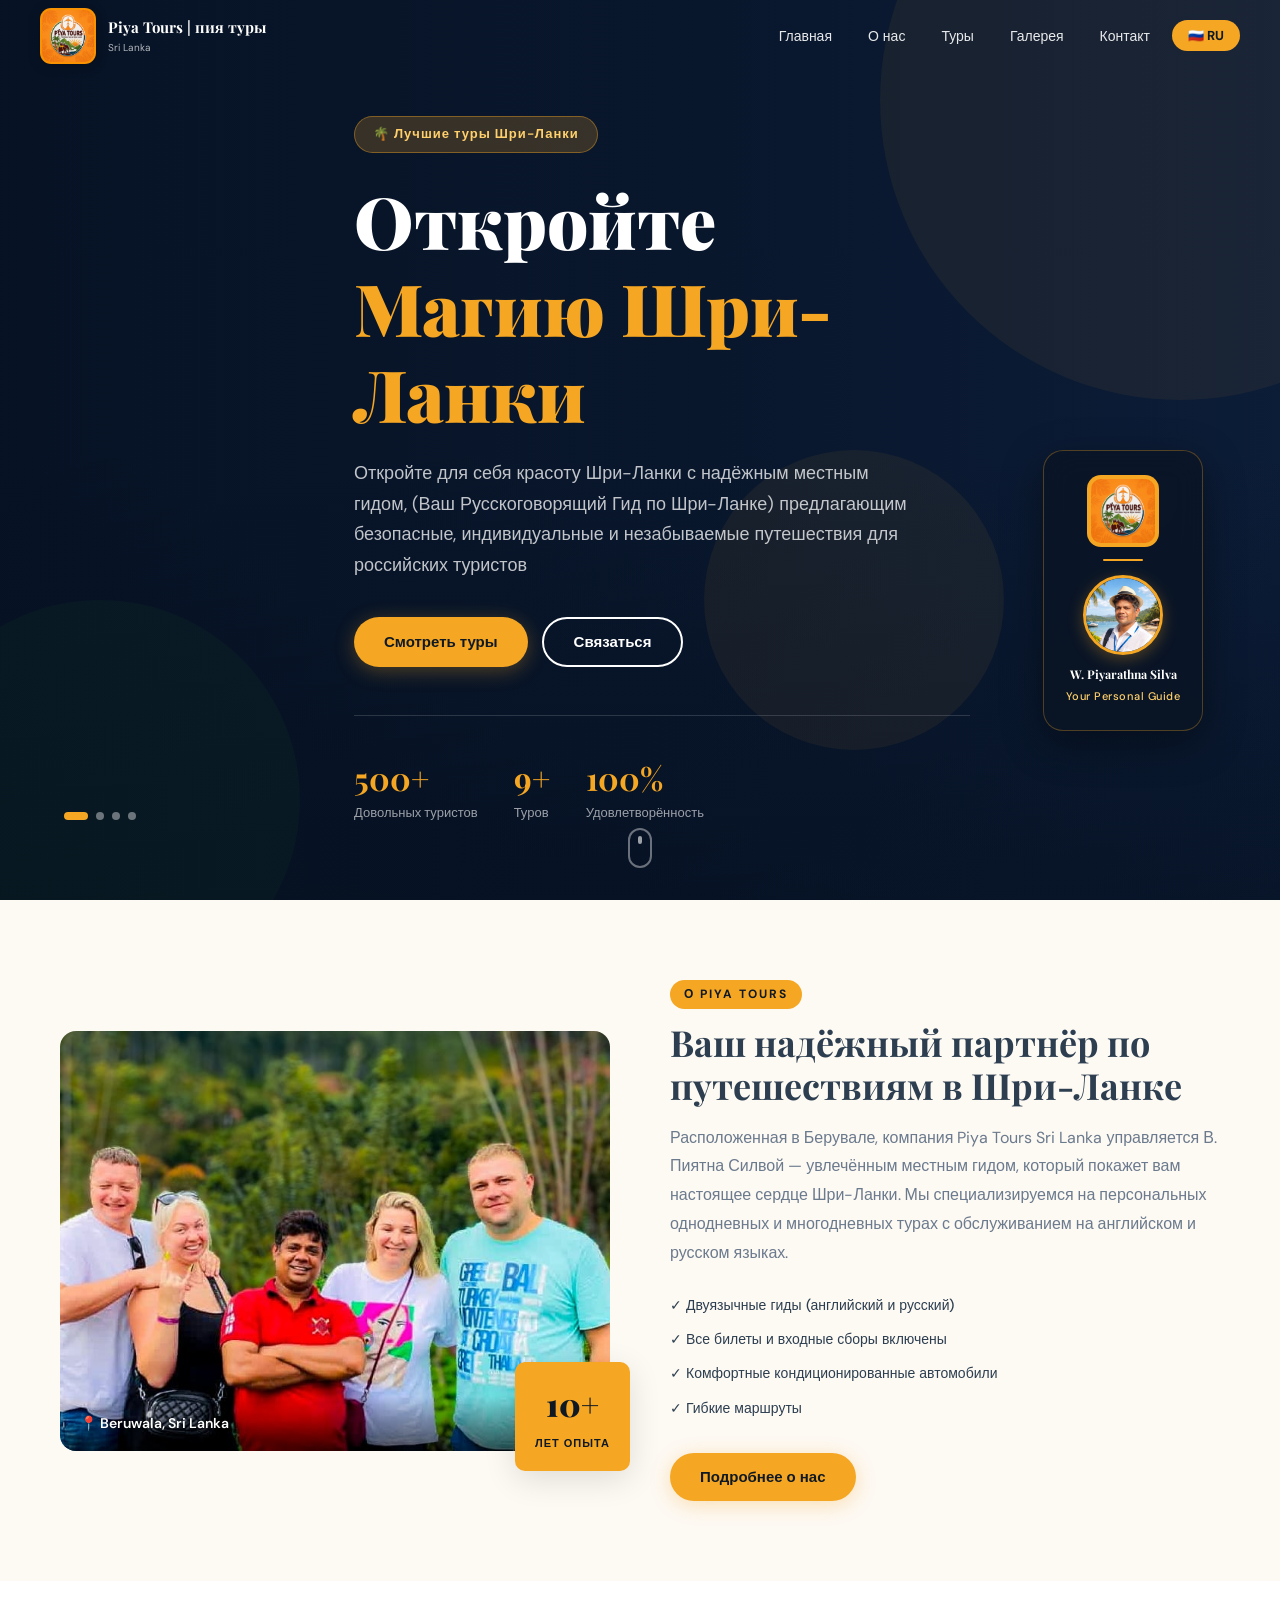
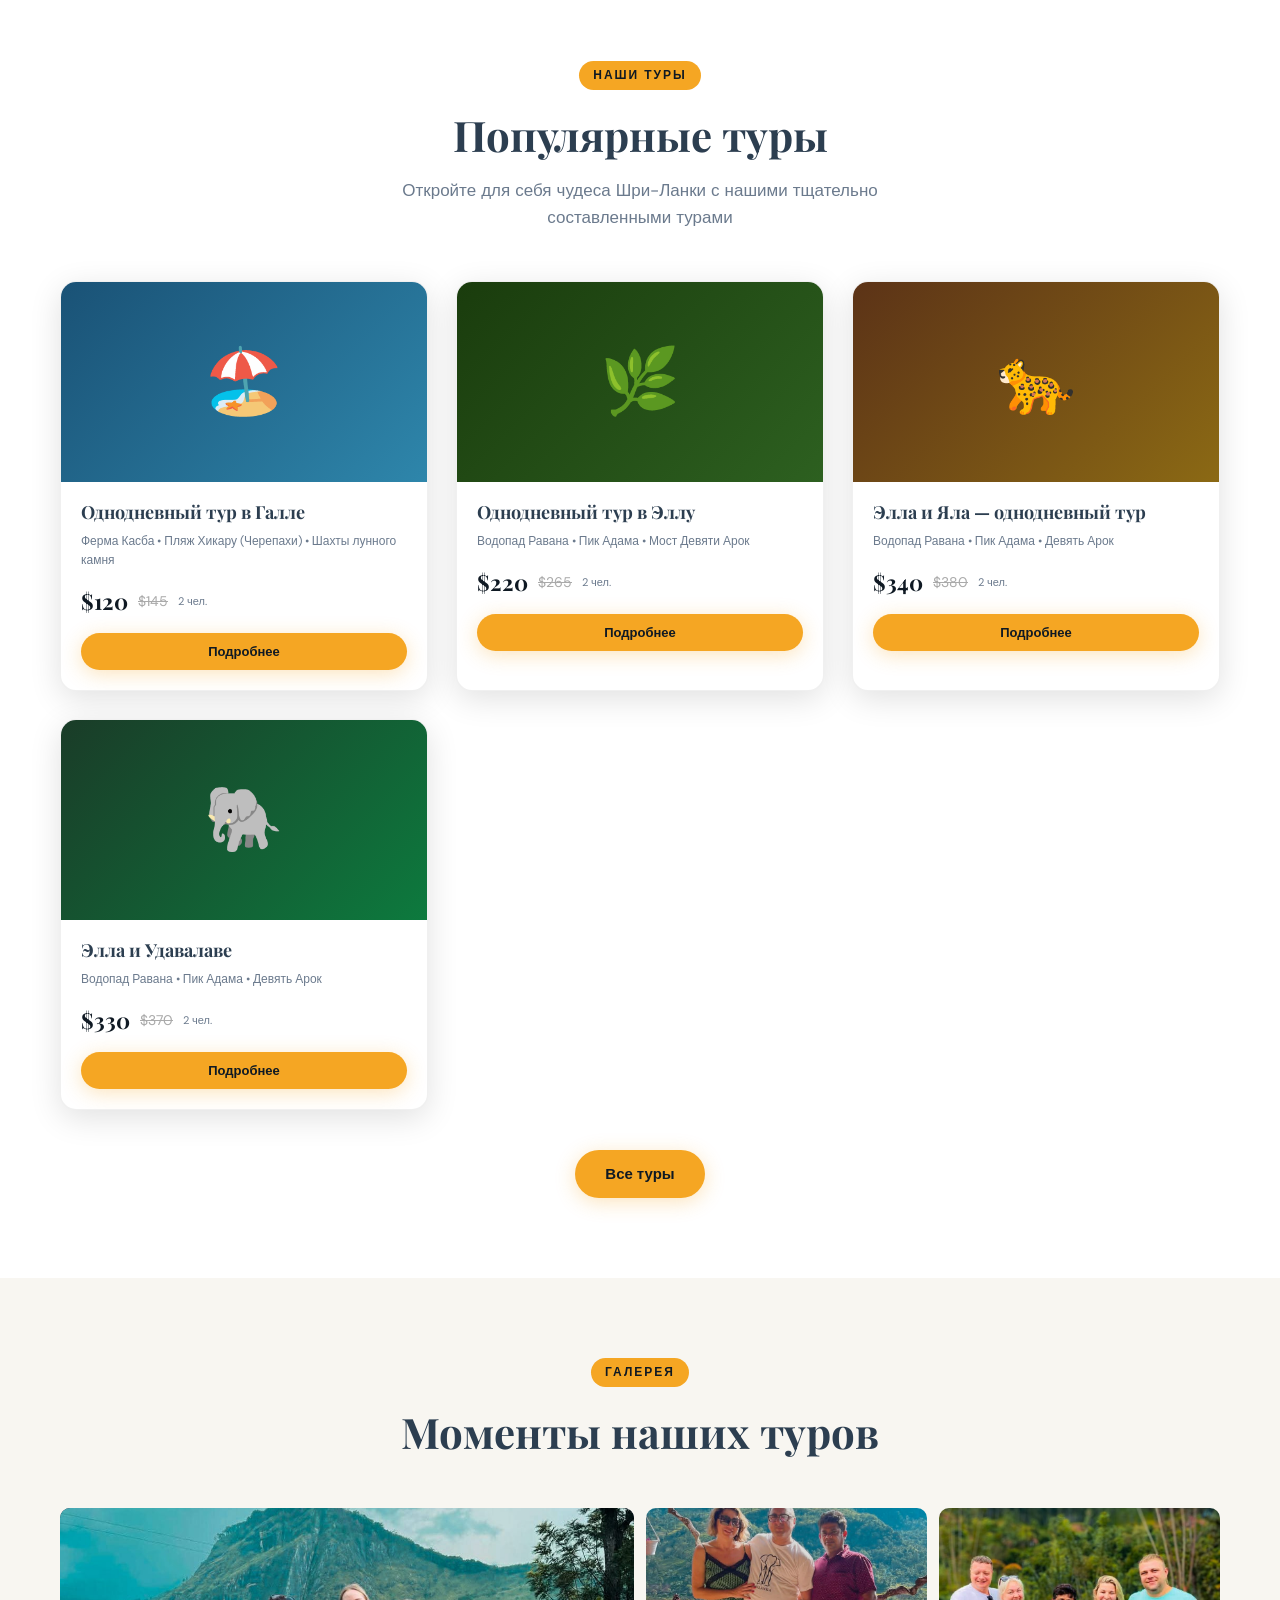
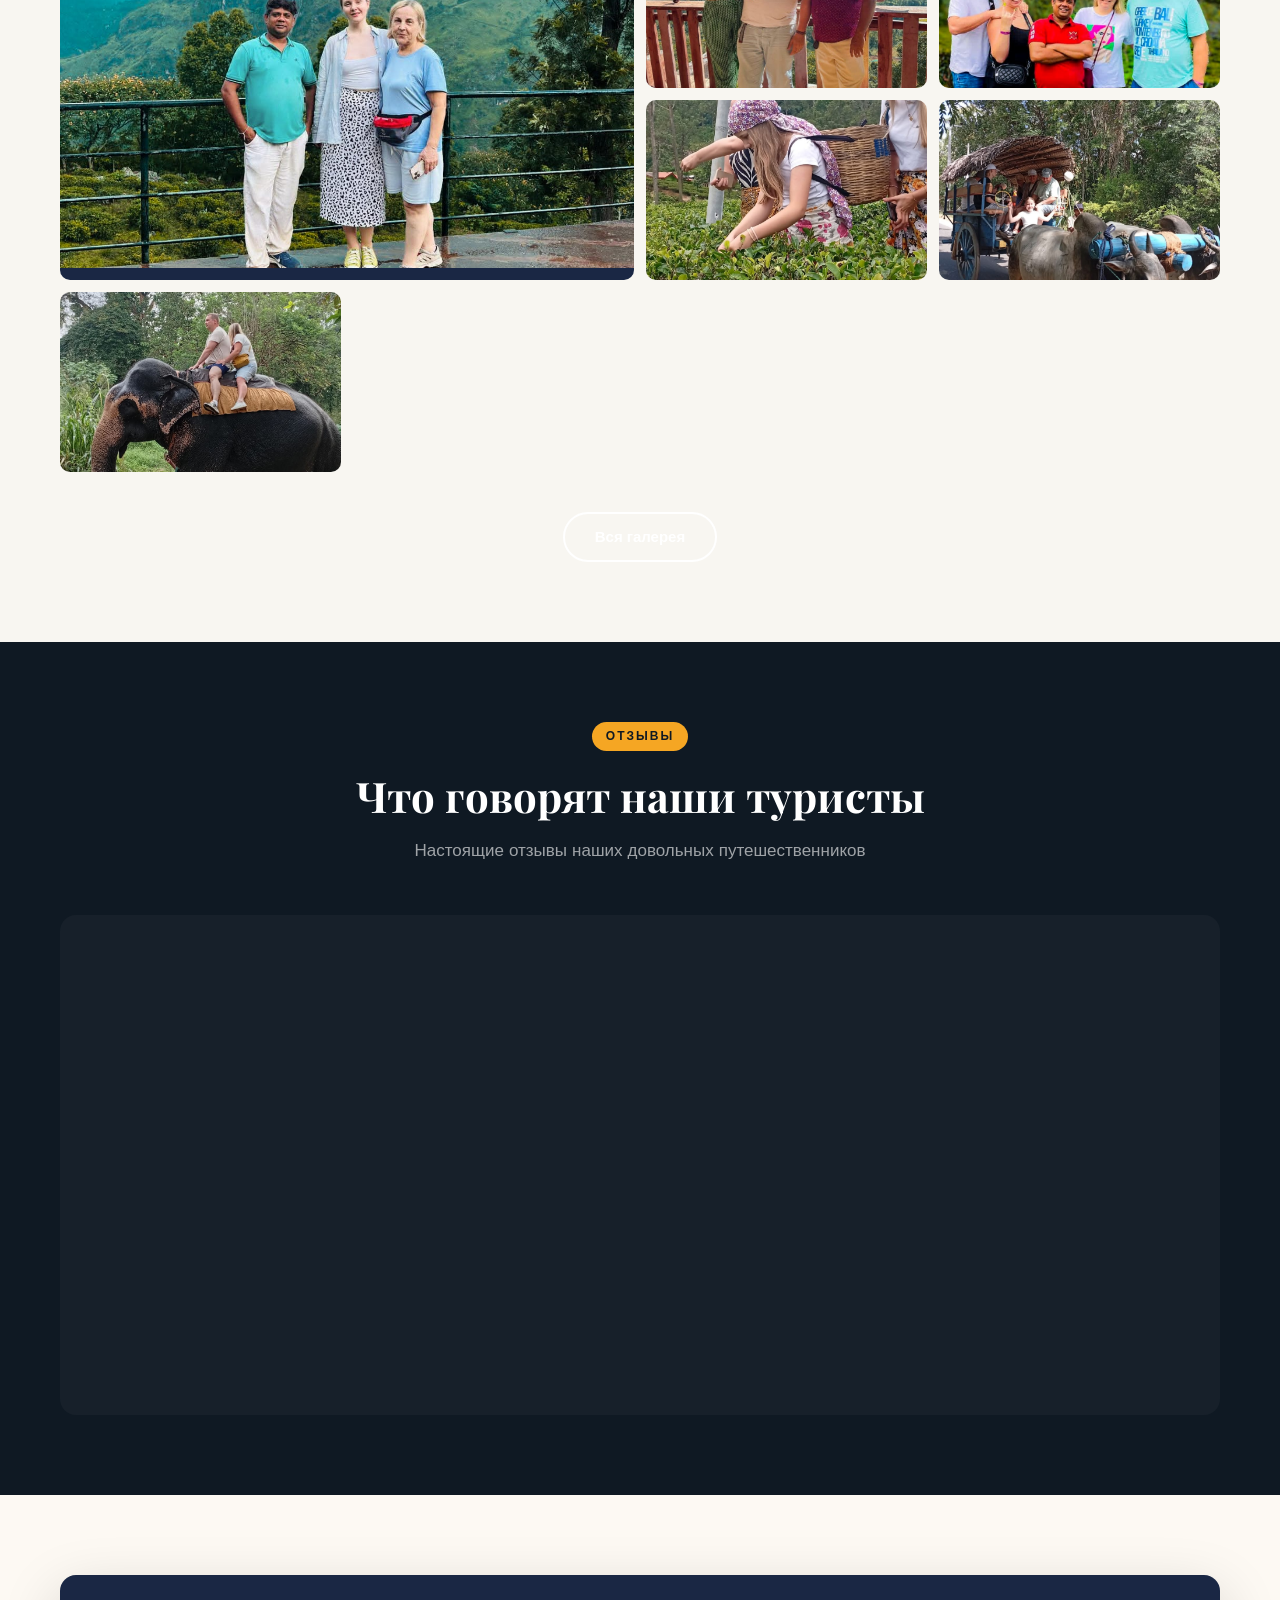
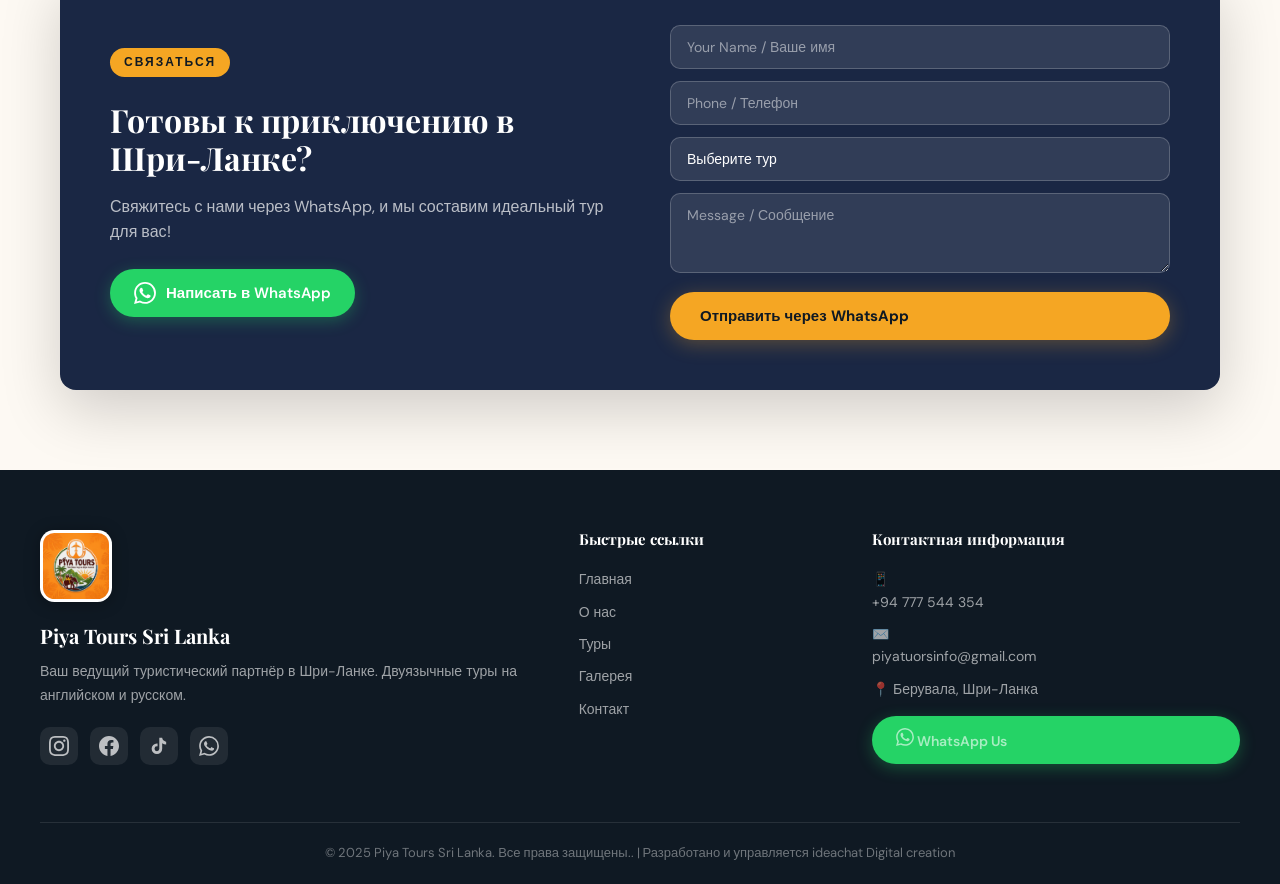
==== index.html @ 221986bb "aplod 1" ====
<!DOCTYPE html>
<html lang="en">
<head>
<meta charset="UTF-8">
<meta name="viewport" content="width=device-width, initial-scale=1.0">
<meta name="description" content="Piya Tours Sri Lanka - Premium tour packages across Sri Lanka. Explore Ella, Sigiriya, Galle, Kandy & more. Bilingual service in English & Russian. Book your dream Sri Lanka holiday today.">
<meta name="keywords" content="Sri Lanka tours, Piya Tours, Sri Lanka travel, Ella tours, Sigiriya, Kandy tours, Russian tours Sri Lanka, туры Шри-Ланка, Sri Lanka packages, Beruwala">
<link rel="icon" type="image/png" href="/favicon.png">
<meta name="author" content="W. Piyarathna Silva">
<meta property="og:title" content="Piya Tours Sri Lanka - Discover Paradise">
<meta property="og:description" content="Premium guided tours across Sri Lanka. English & Russian bilingual service. Book your adventure today!">
<meta property="og:type" content="website">
<meta name="robots" content="index, follow">
<title>Piya Tours Sri Lanka | Premium Tour Packages | Туры Шри-Ланка</title>
<link rel="preconnect" href="https://fonts.googleapis.com">
<link rel="preconnect" href="https://fonts.gstatic.com" crossorigin>
<link href="https://fonts.googleapis.com/css2?family=Playfair+Display:wght@400;700;900&family=DM+Sans:wght@300;400;500;600&display=swap" rel="stylesheet">
<link rel="stylesheet" href="style.css">
</head>
<body data-lang="en">

<!-- NAVIGATION -->
<nav id="navbar">
  <div class="nav-container">
    <a href="#home" class="nav-logo" onclick="showPage('home')">
      <img src="LOGO.jpg" alt="Piya Tours Sri Lanka Logo" id="logoImg">
      <span class="logo-text">Piya Tours | пия туры<br><small>Sri Lanka </small></span>
    </a>
    <button class="hamburger" id="hamburger" aria-label="Menu">
      <span></span><span></span><span></span>
    </button>
    <div class="nav-links" id="navLinks">
      <a href="#" onclick="showPage('home')" data-ru="Главная" data-en="Home">Главная</a>
      <a href="#" onclick="showPage('about')" data-en="About" data-ru="О нас">О нас</a>
      <a href="#" onclick="showPage('packages')" data-en="Packages" data-ru="Туры">Туры</a>
      <a href="#" onclick="showPage('gallery')" data-en="Gallery" data-ru="Галерея">Галерея</a>
      <a href="#" onclick="showPage('contact')" data-en="Contact" data-ru="Контакт">Контакт</a>
      <button class="lang-btn" onclick="toggleLang()" id="langBtn">🇷🇺 RU</button>
    </div>
  </div>
</nav>

<!-- ==================== HOME PAGE ==================== -->
<div id="page-home" class="page active">

  <!-- HERO -->
  <section class="hero" id="home">
    <div class="hero-bg">
      <div class="hero-overlay"></div>
      <div class="hero-shapes">
        <div class="shape s1"></div>
        <div class="shape s2"></div>
        <div class="shape s3"></div>
      </div>
    </div>
    <div class="hero-content">
      <div class="hero-badge" data-en="🌴 Sri Lanka's Finest Tours" data-ru="🌴 Лучшие туры Шри-Ланки">🌴 Лучшие туры Шри-Ланки</div>
      <h1 class="hero-title">
        <span data-en="Discover the" data-ru="Откройте">Откройте</span><br>
        <span class="gold" data-en="Magic of Sri Lanka" data-ru="Магию Шри-Ланки">Магию Шри-Ланки</span>
      </h1>
      <p class="hero-sub" data-en="Откройте для себя красоту Шри-Ланки с надёжным местным гидом, (Ваш Русскоговорящий Гид по Шри-Ланке) предлагающим безопасные, индивидуальные и незабываемые путешествия для российских туристов" data-ru="Откройте для себя красоту Шри-Ланки с надёжным местным гидом, (Ваш Русскоговорящий Гид по Шри-Ланке) предлагающим безопасные, индивидуальные и незабываемые путешествия для российских туристов.">Откройте для себя красоту Шри-Ланки с надёжным местным гидом, (Ваш Русскоговорящий Гид по Шри-Ланке) предлагающим безопасные, индивидуальные и незабываемые путешествия для российских туристов</p>
      <div class="hero-btns">
        <button class="btn-primary" onclick="showPage('packages')" data-en="Explore Packages" data-ru="Смотреть туры">Смотреть туры</button>
        <button class="btn-outline" onclick="showPage('contact')" data-en="Contact Us" data-ru="Связаться">Связаться</button>
      </div>
      <div class="hero-stats">
        <div class="stat"><span class="stat-num">500+</span><span class="stat-label" data-en="Happy Travelers" data-ru="Довольных туристов">Довольных туристов</span></div>
        <div class="stat"><span class="stat-num">9+</span><span class="stat-label" data-en="Tour Packages" data-ru="Туров">Туров</span></div>
        <div class="stat"><span class="stat-num">100%</span><span class="stat-label" data-en="Satisfaction" data-ru="Удовлетворённость">Удовлетворённость</span></div>
      </div>
    </div>
    <div class="hero-scroll-hint"><span></span></div>
  </section>

  <!-- ABOUT SNIPPET -->
  <section class="section about-snippet">
    <div class="container">
      <div class="about-snip-grid">
        <div class="about-snip-img">
          <div class="img-placeholder about-img-bg">
            <span>🏝️</span>
            <p data-en="Beruwala, Sri Lanka" data-ru="Берувала, Шри-Ланка">Берувала, Шри-Ланка</p>
          </div>
          <div class="exp-badge"><span>10+</span><small data-en="Years Experience" data-ru="Лет опыта">Лет опыта</small></div>
        </div>
        <div class="about-snip-text">
          <div class="section-label" data-en="About Piya Tours" data-ru="О Piya Tours">О Piya Tours</div>
          <h2 data-en="Your Trusted Travel Partner in Sri Lanka" data-ru="Ваш надёжный партнёр по путешествиям в Шри-Ланке">Ваш надёжный партнёр по путешествиям в Шри-Ланке</h2>
          <p data-en="Based in Beruwala, Piya Tours Sri Lanka is run by W. Piyarathna Silva — a passionate local guide dedicated to showing you the true heart of Sri Lanka. We specialize in personalized day trips and multi-day adventures, offering bilingual service in English and Russian." data-ru="Расположенная в Берувале, компания Piya Tours Sri Lanka управляется В. Пиятна Силвой — увлечённым местным гидом, который покажет вам настоящее сердце Шри-Ланки. Мы специализируемся на персональных однодневных и многодневных турах с обслуживанием на английском и русском языках.">Расположенная в Берувале, компания Piya Tours Sri Lanka управляется В. Пиятна Силвой — увлечённым местным гидом, который покажет вам настоящее сердце Шри-Ланки. Мы специализируемся на персональных однодневных и многодневных турах с обслуживанием на английском и русском языках.</p>
          <ul class="about-features">
            <li data-en="✓ Bilingual guides (English & Russian)" data-ru="✓ Двуязычные гиды (английский и русский)">✓ Двуязычные гиды (английский и русский)</li>
            <li data-en="✓ All tickets & entrance fees included" data-ru="✓ Все билеты и входные сборы включены">✓ Все билеты и входные сборы включены</li>
            <li data-en="✓ Comfortable air-conditioned vehicles" data-ru="✓ Комфортные кондиционированные автомобили">✓ Комфортные кондиционированные автомобили</li>
            <li data-en="✓ Flexible itineraries" data-ru="✓ Гибкие маршруты">✓ Гибкие маршруты</li>
          </ul>
          <button class="btn-primary" onclick="showPage('about')" data-en="Read More About Us" data-ru="Подробнее о нас">Подробнее о нас</button>
        </div>
      </div>
    </div>
  </section>

  <!-- PACKAGES PREVIEW -->
  <section class="section packages-preview">
    <div class="container">
      <div class="section-header">
        <div class="section-label" data-en="Our Packages" data-ru="Наши туры">Наши туры</div>
        <h2 data-en="Popular Tour Packages" data-ru="Популярные туры">Популярные туры</h2>
        <p data-en="Discover Sri Lanka's wonders with our carefully curated tour packages" data-ru="Откройте для себя чудеса Шри-Ланки с нашими тщательно составленными турами">Откройте для себя чудеса Шри-Ланки с нашими тщательно составленными турами</p>
      </div>
      <div class="packages-grid" id="homePackagesGrid"></div>
      <div class="text-center mt-40">
        <button class="btn-primary" onclick="showPage('packages')" data-en="View All Packages" data-ru="Все туры">Все туры</button>
      </div>
    </div>
  </section>

  <!-- GALLERY PREVIEW -->
  <section class="section gallery-preview">
    <div class="container">
      <div class="section-header">
        <div class="section-label" data-en="Gallery" data-ru="Галерея">Галерея</div>
        <h2 data-en="Moments from Our Tours" data-ru="Моменты наших туров">Моменты наших туров</h2>
      </div>
      <div class="gallery-preview-grid" id="homeGalleryGrid"></div>
      <div class="text-center mt-40">
        <button class="btn-outline" onclick="showPage('gallery')" data-en="View Full Gallery" data-ru="Вся галерея">Вся галерея</button>
      </div>
    </div>
  </section>

  <!-- REVIEWS -->
  <section class="section reviews-section">
    <div class="container">
      <div class="section-header">
        <div class="section-label" data-en="Testimonials" data-ru="Отзывы">Отзывы</div>
        <h2 data-en="What Our Travelers Say" data-ru="Что говорят наши туристы">Что говорят наши туристы</h2>
        <p data-en="Real reviews from our happy travelers" data-ru="Настоящие отзывы наших довольных путешественников">Настоящие отзывы наших довольных путешественников</p>
      </div>
      <div class="tagembed-wrap">
        <div class="tagembed-widget" style="width:100%;height:100%;overflow:auto;" data-widget-id="325754" data-website="1"></div>
        <script src="https://widget.tagembed.com/embed.min.js" type="text/javascript"></script>
      </div>
    </div>
  </section>

  <!-- HOME CONTACT FORM -->
  <section class="section home-contact">
    <div class="container">
      <div class="contact-banner">
        <div class="contact-banner-text">
          <div class="section-label" data-en="Get In Touch" data-ru="Связаться">Связаться</div>
          <h2 data-en="Ready for Your Sri Lanka Adventure?" data-ru="Готовы к приключению в Шри-Ланке?">Готовы к приключению в Шри-Ланке?</h2>
          <p data-en="Contact us via WhatsApp and we'll craft the perfect tour for you!" data-ru="Свяжитесь с нами через WhatsApp, и мы составим идеальный тур для вас!">Свяжитесь с нами через WhatsApp, и мы составим идеальный тур для вас!</p>
          <div class="contact-quick">
            <a href="https://wa.me/94777544354" class="whatsapp-btn" target="_blank">
              <svg width="22" height="22" viewBox="0 0 24 24" fill="currentColor"><path d="M17.472 14.382c-.297-.149-1.758-.867-2.03-.967-.273-.099-.471-.148-.67.15-.197.297-.767.966-.94 1.164-.173.199-.347.223-.644.075-.297-.15-1.255-.463-2.39-1.475-.883-.788-1.48-1.761-1.653-2.059-.173-.297-.018-.458.13-.606.134-.133.298-.347.446-.52.149-.174.198-.298.298-.497.099-.198.05-.371-.025-.52-.075-.149-.669-1.612-.916-2.207-.242-.579-.487-.5-.669-.51-.173-.008-.371-.01-.57-.01-.198 0-.52.074-.792.372-.272.297-1.04 1.016-1.04 2.479 0 1.462 1.065 2.875 1.213 3.074.149.198 2.096 3.2 5.077 4.487.709.306 1.262.489 1.694.625.712.227 1.36.195 1.871.118.571-.085 1.758-.719 2.006-1.413.248-.694.248-1.289.173-1.413-.074-.124-.272-.198-.57-.347m-5.421 7.403h-.004a9.87 9.87 0 01-5.031-1.378l-.361-.214-3.741.982.998-3.648-.235-.374a9.86 9.86 0 01-1.51-5.26c.001-5.45 4.436-9.884 9.888-9.884 2.64 0 5.122 1.03 6.988 2.898a9.825 9.825 0 012.893 6.994c-.003 5.45-4.437 9.884-9.885 9.884m8.413-18.297A11.815 11.815 0 0012.05 0C5.495 0 .16 5.335.157 11.892c0 2.096.547 4.142 1.588 5.945L.057 24l6.305-1.654a11.882 11.882 0 005.683 1.448h.005c6.554 0 11.89-5.335 11.893-11.893a11.821 11.821 0 00-3.48-8.413Z"/></svg>
              <span data-en="Chat on WhatsApp" data-ru="Написать в WhatsApp">Написать в WhatsApp</span>
            </a>
          </div>
        </div>
        <div class="contact-form-mini" id="homeContactFormWrap">
          <div id="homeContactForm">
            <input type="text" id="hcName" placeholder="Your Name / Ваше имя">
            <input type="text" id="hcPhone" placeholder="Phone / Телефон">
            <select id="hcPackage">
              <option value="" data-en="Select Package" data-ru="Выберите тур">Выберите тур</option>
            </select>
            <textarea id="hcMessage" placeholder="Message / Сообщение" rows="3"></textarea>
            <button class="btn-primary full-width" onclick="sendWhatsApp('home')" data-en="Send via WhatsApp" data-ru="Отправить через WhatsApp">Отправить через WhatsApp</button>
          </div>
        </div>
      </div>
    </div>
  </section>

</div>

<!-- ==================== ABOUT PAGE ==================== -->
<div id="page-about" class="page">
  <div class="page-hero" style="background: linear-gradient(135deg, #1a2744 0%, #2d5016 100%);">
    <div class="page-hero-content">
      <h1 data-en="About Piya Tours Sri Lanka" data-ru="О Piya Tours Шри-Ланка">О Piya Tours Шри-Ланка</h1>
      <p data-en="Your gateway to authentic Sri Lankan experiences" data-ru="Ваш путь к подлинным впечатлениям о Шри-Ланке">Ваш путь к подлинным впечатлениям о Шри-Ланке</p>
    </div>
  </div>
  
  <section class="section">
    <div class="container">
      <div class="about-full-grid">
        <div class="about-main">
          <div class="section-label" data-en="Our Story" data-ru="Наша история">Наша история</div>
          <h2 data-en="Welcome to Piya Tours Sri Lanka" data-ru="Добро пожаловать в Piya Tours Шри-Ланка">Добро пожаловать в Piya Tours Шри-Ланка</h2>
          <p data-en="Piya Tours Sri Lanka is a premier travel company based in the beautiful coastal town of Beruwala, Sri Lanka. Founded and operated by W. Piyarathna Silva, we have been crafting unforgettable travel experiences for tourists from around the world, with a special focus on serving Russian-speaking visitors." data-ru="Piya Tours Sri Lanka — ведущая туристическая компания, расположенная в красивом прибрежном городе Берувала, Шри-Ланка. Основанная и управляемая В. Пиятна Силвой, мы создаём незабываемые впечатления для туристов со всего мира, уделяя особое внимание обслуживанию русскоязычных гостей.">"Piya Tours Sri Lanka — ведущая туристическая компания, расположенная в красивом прибрежном городе Берувала, Шри-Ланка. Основанная и управляемая В. Пиятна Силвой, мы создаём незабываемые впечатления для туристов со всего мира, уделяя особое внимание обслуживанию русскоязычных гостей.</p>
          
          <p data-en="Sri Lanka, the 'Pearl of the Indian Ocean', is a land of extraordinary diversity — from the misty highlands of Ella and the ancient ruins of Sigiriya to the golden beaches of Beruwala and the vibrant streets of Colombo. Our mission is to connect you with the real Sri Lanka — its people, culture, wildlife, and landscapes — in a way that is safe, comfortable, and deeply enriching." data-ru="Шри-Ланка, «Жемчужина Индийского океана», — страна удивительного разнообразия: от туманных нагорий Эллы и древних руин Сигирии до золотых пляжей Берувалы и оживлённых улиц Коломбо. Наша миссия — познакомить вас с настоящей Шри-Ланкой — её людьми, культурой, дикой природой и пейзажами — безопасно, комфортно и глубоко обогащающим образом.">"Шри-Ланка, «Жемчужина Индийского океана», — страна удивительного разнообразия: от туманных нагорий Эллы и древних руин Сигирии до золотых пляжей Берувалы и оживлённых улиц Коломбо. Наша миссия — познакомить вас с настоящей Шри-Ланкой — её людьми, культурой, дикой природой и пейзажами — безопасно, комфортно и глубоко обогащающим образом.</p>

          <p data-en="The heart and soul of Piya Tours, W. Piyaratne Silva, is a certified professional guide with a deep knowledge of Sri Lankan history, culture and geography. His warm personality, fluent English and Russian language skills, and dedication to the satisfaction of every client have earned him glowing reviews from hundreds of satisfied travelers. He personally supervises each tour to ensure the highest quality service." data-ru="Сердце и душа Piya Tours, У. Пияратне Сильва, — сертифицированный профессиональный гид с глубокими знаниями истории, культуры и географии Шри-Ланки. Его доброжелательность, свободное владение английским и русским языками, а также стремление к удовлетворению потребностей каждого клиента заслужили восторженные отзывы от сотен довольных путешественников. Он лично контролирует каждый тур, чтобы обеспечить высочайшее качество обслуживания.">Сердце и душа Piya Tours, У. Пияратне Сильва, — сертифицированный профессиональный гид с глубокими знаниями истории, культуры и географии Шри-Ланки. Его доброжелательность, свободное владение английским и русским языками, а также стремление к удовлетворению потребностей каждого клиента заслужили восторженные отзывы от сотен довольных путешественников. Он лично контролирует каждый тур, чтобы обеспечить высочайшее качество обслуживания.</p>

          <div class="about-divider"></div>
          
          <div class="section-label" data-en="Sri Lankan Tourism" data-ru="Туризм Шри-Ланки">Туризм Шри-Ланки</div>
          <h3 data-en="Why Visit Sri Lanka?" data-ru="Почему стоит посетить Шри-Ланку?">Почему стоит посетить Шри-Ланку?</h3>
          <p data-en="Sri Lanka packs an incredible amount of diversity into a relatively small island. In a single day, you can explore ancient cave temples, walk through misty tea plantations, spot wild elephants, and relax on a pristine beach. The island boasts 8 UNESCO World Heritage Sites, including the magnificent Sigiriya Rock Fortress, the Sacred City of Kandy, the Dambulla Cave Temple, and the Ancient City of Polonnaruwa." data-ru="Шри-Ланка вмещает невероятное разнообразие на относительно небольшом острове. За один день вы можете исследовать древние пещерные храмы, прогуляться по туманным чайным плантациям, понаблюдать за дикими слонами и отдохнуть на нетронутом пляже. На острове находятся 8 объектов Всемирного наследия ЮНЕСКО, включая великолепную скальную крепость Сигирия, Священный город Канди, пещерный храм Дамбулла и Древний город Полоннарува.">Шри-Ланка вмещает невероятное разнообразие на относительно небольшом острове. За один день вы можете исследовать древние пещерные храмы, прогуляться по туманным чайным плантациям, понаблюдать за дикими слонами и отдохнуть на нетронутом пляже. На острове находятся 8 объектов Всемирного наследия ЮНЕСКО, включая великолепную скальную крепость Сигирия, Священный город Канди, пещерный храм Дамбулла и Древний город Полоннарува.</p>

          <p data-en="The country is also known for its rich wildlife - Wilpattu National Park is home to the world's largest population of leopards, while Yala National Park is home to similar numbers of leopards and tigers. Udawalawe and Minneriya are famous for their elephant herds. Sri Lankan cuisine is a delightful blend of spices and flavors, and its people are known for their warm and hospitable nature." data-ru="Страна также известна своим богатым животным миром: в национальном парке Вилпатту обитает самая большая в мире популяция леопардов, а в национальном парке Яла – примерно такое же количество леопардов и тигров. Удавалаве и Миннерия славятся своими стадами слонов. Шри-ланкийская кухня представляет собой восхитительное сочетание специй и ароматов, а ее жители известны своим теплым и гостеприимным характером.">Страна также известна своим богатым животным миром: в национальном парке Вилпатту обитает самая большая в мире популяция леопардов, а в национальном парке Яла – примерно такое же количество леопардов и тигров. Удавалаве и Миннерия славятся своими стадами слонов. Шри-ланкийская кухня представляет собой восхитительное сочетание специй и ароматов, а ее жители известны своим теплым и гостеприимным характером.</p>
        </div>

        <div class="about-sidebar">
          <div class="guide-card">
            <div class="guide-photo">
              <img src="guide_photo.png" alt="W. Piyarathna Silva - Tour Guide"
                   style="width:120px;height:120px;border-radius:50%;object-fit:cover;object-position:top center;display:block;margin:0 auto;border:4px solid var(--gold);box-shadow:0 4px 20px rgba(245,166,35,0.3);">
            </div>
            <h3>W. Piyarathna Silva</h3>
            <p class="guide-title" data-en="Founder & Lead Guide" data-ru="Основатель и главный гид">Основатель и главный гид</p>
            <p data-en="A passionate Sri Lankan guide with years of experience creating unforgettable travel experiences for international tourists." data-ru="Страстный гид из Шри-Ланки с многолетним опытом создания незабываемых впечатлений для иностранных туристов.">Страстный гид из Шри-Ланки с многолетним опытом создания незабываемых впечатлений для иностранных туристов.</p>
            <div class="guide-langs">
              <span>🇬🇧 English</span>
              <span>🇷🇺 Русский</span>
              <span>🇱🇰 Sinhala</span>
              <span>🇱🇰 German</span>
            </div>
            <a href="https://wa.me/94777544354" class="whatsapp-btn small" target="_blank">
              <svg width="16" height="16" viewBox="0 0 24 24" fill="currentColor"><path d="M17.472 14.382c-.297-.149-1.758-.867-2.03-.967-.273-.099-.471-.148-.67.15-.197.297-.767.966-.94 1.164-.173.199-.347.223-.644.075-.297-.15-1.255-.463-2.39-1.475-.883-.788-1.48-1.761-1.653-2.059-.173-.297-.018-.458.13-.606.134-.133.298-.347.446-.52.149-.174.198-.298.298-.497.099-.198.05-.371-.025-.52-.075-.149-.669-1.612-.916-2.207-.242-.579-.487-.5-.669-.51-.173-.008-.371-.01-.57-.01-.198 0-.52.074-.792.372-.272.297-1.04 1.016-1.04 2.479 0 1.462 1.065 2.875 1.213 3.074.149.198 2.096 3.2 5.077 4.487.709.306 1.262.489 1.694.625.712.227 1.36.195 1.871.118.571-.085 1.758-.719 2.006-1.413.248-.694.248-1.289.173-1.413-.074-.124-.272-.198-.57-.347m-5.421 7.403h-.004a9.87 9.87 0 01-5.031-1.378l-.361-.214-3.741.982.998-3.648-.235-.374a9.86 9.86 0 01-1.51-5.26c.001-5.45 4.436-9.884 9.888-9.884 2.64 0 5.122 1.03 6.988 2.898a9.825 9.825 0 012.893 6.994c-.003 5.45-4.437 9.884-9.885 9.884m8.413-18.297A11.815 11.815 0 0012.05 0C5.495 0 .16 5.335.157 11.892c0 2.096.547 4.142 1.588 5.945L.057 24l6.305-1.654a11.882 11.882 0 005.683 1.448h.005c6.554 0 11.89-5.335 11.893-11.893a11.821 11.821 0 00-3.48-8.413Z"/></svg>
              <span data-en="Message Now" data-ru="Написать">Написать</span>
            </a>
          </div>

          <div class="why-us-card">
            <h3 data-en="Why Choose Us?" data-ru="Почему мы?">Почему мы?</h3>
            <div class="why-item"><span class="why-icon">🎯</span><div><strong data-en="Personalized Service" data-ru="Персональный сервис">Personalized Service</strong><p data-en="Every tour is tailored to your preferences" data-ru="Каждый тур подстраивается под ваши предпочтения">Каждый тур подстраивается под ваши предпочтения</p></div></div>
            <div class="why-item"><span class="why-icon">🌍</span><div><strong data-en="Bilingual Guides" data-ru="Двуязычные гиды">Bilingual Guides</strong><p data-en="Comfortable communication in English & Russian" data-ru="Комфортное общение на английском и русском">Комфортное общение на английском и русском</p></div></div>
            <div class="why-item"><span class="why-icon">🎫</span><div><strong data-en="All-Inclusive" data-ru="Всё включено">All-Inclusive</strong><p data-en="Tickets and entrance fees are always included" data-ru="Билеты и входные сборы всегда включены">Билеты и входные сборы всегда включены</p></div></div>
            <div class="why-item"><span class="why-icon">🚗</span><div><strong data-en="Comfortable Transport" data-ru="Комфортный транспорт">Comfortable Transport</strong><p data-en="Air-conditioned vehicles for all tours" data-ru="Кондиционированные автомобили для всех туров">Кондиционированные автомобили для всех туров</p></div></div>
            <div class="why-item"><span class="why-icon">📞</span><div><strong data-en="24/7 Support" data-ru="Поддержка 24/7">24/7 Support</strong><p data-en="We're always available via WhatsApp" data-ru="Мы всегда доступны через WhatsApp">Мы всегда доступны через WhatsApp</p></div></div>
          </div>
        </div>
      </div>
    </div>
  </section>
</div>

<!-- ==================== PACKAGES PAGE ==================== -->
<div id="page-packages" class="page">
  <div class="page-hero" style="background: linear-gradient(135deg, #2d1b00 0%, #f5a623 100%);">
    <div class="page-hero-content">
      <h1 data-en="Our Tour Packages" data-ru="Наши туры">Наши туры</h1>
      <p data-en="9 carefully curated packages — from beach escapes to highland adventures" data-ru="9 тщательно подобранных пакетов — от пляжного отдыха до горных приключений">9 тщательно подобранных пакетов — от пляжного отдыха до горных приключений</p>
    </div>
  </div>
  <section class="section">
    <div class="container">
      <div class="packages-full-grid" id="fullPackagesGrid"></div>
    </div>
  </section>
</div>

<!-- ==================== GALLERY PAGE ==================== -->
<div id="page-gallery" class="page">
  <div class="page-hero" style="background: linear-gradient(135deg, #0d2137 0%, #1a6b8a 100%);">
    <div class="page-hero-content">
      <h1 data-en="Photo Gallery" data-ru="Фотогалерея">Фотогалерея</h1>
      <p data-en="Memories from our tours across Sri Lanka" data-ru="Воспоминания из наших туров по Шри-Ланке">Воспоминания из наших туров по Шри-Ланк</p>
    </div>
  </div>
  <section class="section">
    <div class="container">
      <div class="gallery-upload-notice">
        <p data-en="📸 Gallery photos will be added here. Contact us to see more photos of our tours!" data-ru="📸 Фотографии галереи будут добавлены сюда. Свяжитесь с нами для просмотра большего количества фотографий наших туров!">📸 Фотографии галереи будут добавлены сюда. Свяжитесь с нами для просмотра большего количества фотографий наших туров!</p>
      </div>
      <div class="gallery-full-grid" id="fullGalleryGrid"></div>
    </div>
  </section>
</div>

<!-- ==================== CONTACT PAGE ==================== -->
<div id="page-contact" class="page">
  <div class="page-hero" style="background: linear-gradient(135deg, #1a0a2e 0%, #16213e 100%);">
    <div class="page-hero-content">
      <h1 data-en="Contact Us" data-ru="Контакты">Контакты</h1>
      <p data-en="We'd love to help you plan your perfect Sri Lanka adventure" data-ru="Мы рады помочь вам спланировать идеальное приключение в Шри-Ланке">Мы рады помочь вам спланировать идеальное приключение в Шри-Ланке</p>
    </div>
  </div>
  <section class="section">
    <div class="container">
      <div class="contact-grid">
        <div class="contact-info">
          <div class="section-label" data-en="Get In Touch" data-ru="Контактная информация">Контактная информация</div>
          <h2 data-en="Let's Plan Your Tour" data-ru="Давайте спланируем ваш тур">Давайте спланируем ваш тур</h2>
          
          <div class="contact-details">
            <div class="contact-item">
              <div class="contact-icon">📱</div>
              <div>
                <strong data-en="WhatsApp / Phone" data-ru="WhatsApp / Телефон">WhatsApp / Телефон</strong>
                <a href="https://wa.me/94777544354">+94 777 544 354</a>
              </div>
            </div>
            <div class="contact-item">
              <div class="contact-icon">✉️</div>
              <div>
                <strong data-en="Email" data-ru="Электронная почта">Электронная почта</strong>
                <a href="mailto:piyatuorsinfo@gmail.com">piyatuorsinfo@gmail.com</a>
              </div>
            </div>
            <div class="contact-item">
              <div class="contact-icon">📍</div>
              <div>
                <strong data-en="Location" data-ru="Местоположение">Местоположение</strong>
                <span data-en="Beruwala, Sri Lanka" data-ru="Берувала, Шри-Ланка">Берувала, Шри-Ланка</span>
              </div>
            </div>
          </div>

          <div class="social-links">
            <h3 data-en="Follow Us" data-ru="Следите за нами">Следите за нами</h3>
            <div class="social-grid">
              <a href="https://www.instagram.com/piya_tours?igsh=eW5rOGE1MHl5d3Bs" class="social-link instagram" target="_blank">
                <svg width="24" height="24" viewBox="0 0 24 24" fill="currentColor"><path d="M12 2.163c3.204 0 3.584.012 4.85.07 3.252.148 4.771 1.691 4.919 4.919.058 1.265.069 1.645.069 4.849 0 3.205-.012 3.584-.069 4.849-.149 3.225-1.664 4.771-4.919 4.919-1.266.058-1.644.07-4.85.07-3.204 0-3.584-.012-4.849-.07-3.26-.149-4.771-1.699-4.919-4.92-.058-1.265-.07-1.644-.07-4.849 0-3.204.013-3.583.07-4.849.149-3.227 1.664-4.771 4.919-4.919 1.266-.057 1.645-.069 4.849-.069zm0-2.163c-3.259 0-3.667.014-4.947.072-4.358.2-6.78 2.618-6.98 6.98-.059 1.281-.073 1.689-.073 4.948 0 3.259.014 3.668.072 4.948.2 4.358 2.618 6.78 6.98 6.98 1.281.058 1.689.072 4.948.072 3.259 0 3.668-.014 4.948-.072 4.354-.2 6.782-2.618 6.979-6.98.059-1.28.073-1.689.073-4.948 0-3.259-.014-3.667-.072-4.947-.196-4.354-2.617-6.78-6.979-6.98-1.281-.059-1.69-.073-4.949-.073zm0 5.838c-3.403 0-6.162 2.759-6.162 6.162s2.759 6.163 6.162 6.163 6.162-2.759 6.162-6.163c0-3.403-2.759-6.162-6.162-6.162zm0 10.162c-2.209 0-4-1.79-4-4 0-2.209 1.791-4 4-4s4 1.791 4 4c0 2.21-1.791 4-4 4zm6.406-11.845c-.796 0-1.441.645-1.441 1.44s.645 1.44 1.441 1.44c.795 0 1.439-.645 1.439-1.44s-.644-1.44-1.439-1.44z"/></svg>
                Instagram
              </a>
              <a href="https://www.facebook.com/profile.php?id=61570683902896&mibextid=ZbWKwL" class="social-link facebook" target="_blank">
                <svg width="24" height="24" viewBox="0 0 24 24" fill="currentColor"><path d="M24 12.073c0-6.627-5.373-12-12-12s-12 5.373-12 12c0 5.99 4.388 10.954 10.125 11.854v-8.385H7.078v-3.47h3.047V9.43c0-3.007 1.792-4.669 4.533-4.669 1.312 0 2.686.235 2.686.235v2.953H15.83c-1.491 0-1.956.925-1.956 1.874v2.25h3.328l-.532 3.47h-2.796v8.385C19.612 23.027 24 18.062 24 12.073z"/></svg>
                Facebook
              </a>
              <a href="https://www.tiktok.com/@piyatours" class="social-link tiktok" target="_blank">
                <svg width="24" height="24" viewBox="0 0 24 24" fill="currentColor"><path d="M19.59 6.69a4.83 4.83 0 01-3.77-4.25V2h-3.45v13.67a2.89 2.89 0 01-2.88 2.5 2.89 2.89 0 01-2.89-2.89 2.89 2.89 0 012.89-2.89c.28 0 .54.04.79.1V9.01a6.33 6.33 0 00-.79-.05 6.34 6.34 0 00-6.34 6.34 6.34 6.34 0 006.34 6.34 6.34 6.34 0 006.33-6.34V8.69a8.18 8.18 0 004.78 1.52V6.76a4.85 4.85 0 01-1.01-.07z"/></svg>
                TikTok
              </a>
            </div>
          </div>
        </div>

        <div class="contact-form-section">
          <div class="contact-form-card">
            <h3 data-en="Send Us a Message" data-ru="Отправьте нам сообщение">Отправьте нам сообщение</h3>
            <p data-en="Fill out the form below — your message will be sent directly to our WhatsApp!" data-ru="Заполните форму ниже — ваше сообщение будет отправлено прямо на наш WhatsApp!">Заполните форму ниже — ваше сообщение будет отправлено прямо на наш WhatsApp!</p>
            <input type="text" id="cName" placeholder="Your Name / Ваше имя">
            <input type="text" id="cPhone" placeholder="Phone / Телефон">
            <input type="email" id="cEmail" placeholder="Email">
            <select id="cPackage">
              <option value="" data-en="Interested Package" data-ru="Интересующий тур">Интересующий тур</option>
            </select>
            <input type="text" id="cDate" placeholder="Preferred Date / Дата (DD/MM/YYYY)">
            <textarea id="cMessage" placeholder="Your message / Ваше сообщение" rows="4"></textarea>
            <button class="btn-primary full-width" onclick="sendWhatsApp('contact')" data-en="Send via WhatsApp" data-ru="Отправить через WhatsApp">Отправить через WhatsApp</button>
          </div>
        </div>
      </div>

      <!-- Google Map -->
      <div class="map-section">
        <h3 data-en="Find Us — Beruwala, Sri Lanka" data-ru="Найдите нас — Берувала, Шри-Ланка">Найдите нас — Берувала, Шри-Ланка</h3>
        <div class="map-container">
          <iframe 
            src="https://www.google.com/maps/embed?pb=!1m18!1m12!1m3!1d63424.82!2d79.9725!3d6.4774!2m3!1f0!2f0!3f0!3m2!1i1024!2i768!4f13.1!3m3!1m2!1s0x3ae23b4aa5b99bcd%3A0x7bdc00e0ffe5bfd4!2sBeruwala%2C%20Sri%20Lanka!5e0!3m2!1sen!2slk!4v1"
            width="100%" height="400" style="border:0;" allowfullscreen="" loading="lazy" referrerpolicy="no-referrer-when-downgrade"
            title="Beruwala Sri Lanka Map">
          </iframe>
        </div>
      </div>
    </div>
  </section>
</div>

<!-- Package Modal -->
<div id="packageModal" class="modal-overlay" onclick="closeModal(event)">
  <div class="modal-box">
    <button class="modal-close" onclick="closeModal()">✕</button>
    <div id="modalContent"></div>
  </div>
</div>

<!-- Lightbox -->
<div id="lightbox" class="lightbox" onclick="closeLightbox()">
  <button class="lb-close" onclick="closeLightbox()">✕</button>
  <button class="lb-prev" onclick="lbNav(-1,event)">‹</button>
  <div class="lb-img-wrap"><img id="lbImg" src="" alt="Gallery Image"></div>
  <button class="lb-next" onclick="lbNav(1,event)">›</button>
</div>

<!-- FOOTER -->
<footer>
  <div class="footer-container">
    <div class="footer-brand">
      <img src="LOGO.jpg" alt="Piya Tours Logo" class="footer-logo">
      <h3>Piya Tours Sri Lanka</h3>
      <p data-en="Your premier travel partner in Sri Lanka. Bilingual tours in English & Russian." data-ru="Ваш ведущий туристический партнёр в Шри-Ланке. Двуязычные туры на английском и русском.">Ваш ведущий туристический партнёр в Шри-Ланке. Двуязычные туры на английском и русском.</p>
      <div class="footer-social">
        <a href="https://www.instagram.com/piya_tours?igsh=eW5rOGE1MHl5d3Bs" title="Instagram" target="_blank"><svg width="20" height="20" viewBox="0 0 24 24" fill="currentColor"><path d="M12 2.163c3.204 0 3.584.012 4.85.07 3.252.148 4.771 1.691 4.919 4.919.058 1.265.069 1.645.069 4.849 0 3.205-.012 3.584-.069 4.849-.149 3.225-1.664 4.771-4.919 4.919-1.266.058-1.644.07-4.85.07-3.204 0-3.584-.012-4.849-.07-3.26-.149-4.771-1.699-4.919-4.92-.058-1.265-.07-1.644-.07-4.849 0-3.204.013-3.583.07-4.849.149-3.227 1.664-4.771 4.919-4.919 1.266-.057 1.645-.069 4.849-.069zm0-2.163c-3.259 0-3.667.014-4.947.072-4.358.2-6.78 2.618-6.98 6.98-.059 1.281-.073 1.689-.073 4.948 0 3.259.014 3.668.072 4.948.2 4.358 2.618 6.78 6.98 6.98 1.281.058 1.689.072 4.948.072 3.259 0 3.668-.014 4.948-.072 4.354-.2 6.782-2.618 6.979-6.98.059-1.28.073-1.689.073-4.948 0-3.259-.014-3.667-.072-4.947-.196-4.354-2.617-6.78-6.979-6.98-1.281-.059-1.69-.073-4.949-.073zm0 5.838c-3.403 0-6.162 2.759-6.162 6.162s2.759 6.163 6.162 6.163 6.162-2.759 6.162-6.163c0-3.403-2.759-6.162-6.162-6.162zm0 10.162c-2.209 0-4-1.79-4-4 0-2.209 1.791-4 4-4s4 1.791 4 4c0 2.21-1.791 4-4 4zm6.406-11.845c-.796 0-1.441.645-1.441 1.44s.645 1.44 1.441 1.44c.795 0 1.439-.645 1.439-1.44s-.644-1.44-1.439-1.44z"/></svg></a>
        <a href="https://www.facebook.com/profile.php?id=61570683902896&mibextid=ZbWKwL" title="Facebook" target="_blank"><svg width="20" height="20" viewBox="0 0 24 24" fill="currentColor"><path d="M24 12.073c0-6.627-5.373-12-12-12s-12 5.373-12 12c0 5.99 4.388 10.954 10.125 11.854v-8.385H7.078v-3.47h3.047V9.43c0-3.007 1.792-4.669 4.533-4.669 1.312 0 2.686.235 2.686.235v2.953H15.83c-1.491 0-1.956.925-1.956 1.874v2.25h3.328l-.532 3.47h-2.796v8.385C19.612 23.027 24 18.062 24 12.073z"/></svg></a>
        <a href="https://www.tiktok.com/@piyatours" title="TikTok" target="_blank"><svg width="20" height="20" viewBox="0 0 24 24" fill="currentColor"><path d="M19.59 6.69a4.83 4.83 0 01-3.77-4.25V2h-3.45v13.67a2.89 2.89 0 01-2.88 2.5 2.89 2.89 0 01-2.89-2.89 2.89 2.89 0 012.89-2.89c.28 0 .54.04.79.1V9.01a6.33 6.33 0 00-.79-.05 6.34 6.34 0 00-6.34 6.34 6.34 6.34 0 006.34 6.34 6.34 6.34 0 006.33-6.34V8.69a8.18 8.18 0 004.78 1.52V6.76a4.85 4.85 0 01-1.01-.07z"/></svg></a>
        <a href="https://wa.me/94777544354" title="WhatsApp" target="_blank"><svg width="20" height="20" viewBox="0 0 24 24" fill="currentColor"><path d="M17.472 14.382c-.297-.149-1.758-.867-2.03-.967-.273-.099-.471-.148-.67.15-.197.297-.767.966-.94 1.164-.173.199-.347.223-.644.075-.297-.15-1.255-.463-2.39-1.475-.883-.788-1.48-1.761-1.653-2.059-.173-.297-.018-.458.13-.606.134-.133.298-.347.446-.52.149-.174.198-.298.298-.497.099-.198.05-.371-.025-.52-.075-.149-.669-1.612-.916-2.207-.242-.579-.487-.5-.669-.51-.173-.008-.371-.01-.57-.01-.198 0-.52.074-.792.372-.272.297-1.04 1.016-1.04 2.479 0 1.462 1.065 2.875 1.213 3.074.149.198 2.096 3.2 5.077 4.487.709.306 1.262.489 1.694.625.712.227 1.36.195 1.871.118.571-.085 1.758-.719 2.006-1.413.248-.694.248-1.289.173-1.413-.074-.124-.272-.198-.57-.347m-5.421 7.403h-.004a9.87 9.87 0 01-5.031-1.378l-.361-.214-3.741.982.998-3.648-.235-.374a9.86 9.86 0 01-1.51-5.26c.001-5.45 4.436-9.884 9.888-9.884 2.64 0 5.122 1.03 6.988 2.898a9.825 9.825 0 012.893 6.994c-.003 5.45-4.437 9.884-9.885 9.884m8.413-18.297A11.815 11.815 0 0012.05 0C5.495 0 .16 5.335.157 11.892c0 2.096.547 4.142 1.588 5.945L.057 24l6.305-1.654a11.882 11.882 0 005.683 1.448h.005c6.554 0 11.89-5.335 11.893-11.893a11.821 11.821 0 00-3.48-8.413Z"/></svg></a>
      </div>
    </div>
    <div class="footer-links">
      <h4 data-en="Quick Links" data-ru="Быстрые ссылки">Быстрые ссылки</h4>
      <a href="#" onclick="showPage('home')" data-en="Home" data-ru="Главная">Главная</a>
      <a href="#" onclick="showPage('about')" data-en="About Us" data-ru="О нас">О нас</a>
      <a href="#" onclick="showPage('packages')" data-en="Tour Packages" data-ru="Туры">Туры</a>
      <a href="#" onclick="showPage('gallery')" data-en="Gallery" data-ru="Галерея">Галерея</a>
      <a href="#" onclick="showPage('contact')" data-en="Contact" data-ru="Контакт">Контакт</a>
    </div>
    <div class="footer-contact">
      <h4 data-en="Contact Info" data-ru="Контактная информация">Контактная информация</h4>
      <p>📱 <a href="https://wa.me/94777544354">+94 777 544 354</a></p>
      <p>✉️ <a href="mailto:piyatuorsinfo@gmail.com">piyatuorsinfo@gmail.com</a></p>
      <p>📍 <span data-en="Beruwala, Sri Lanka" data-ru="Берувала, Шри-Ланка">Берувала, Шри-Ланка</span></p>
      <a href="https://wa.me/94777544354" class="whatsapp-btn" style="margin-top:16px;" target="_blank">
        <svg width="18" height="18" viewBox="0 0 24 24" fill="currentColor"><path d="M17.472 14.382c-.297-.149-1.758-.867-2.03-.967-.273-.099-.471-.148-.67.15-.197.297-.767.966-.94 1.164-.173.199-.347.223-.644.075-.297-.15-1.255-.463-2.39-1.475-.883-.788-1.48-1.761-1.653-2.059-.173-.297-.018-.458.13-.606.134-.133.298-.347.446-.52.149-.174.198-.298.298-.497.099-.198.05-.371-.025-.52-.075-.149-.669-1.612-.916-2.207-.242-.579-.487-.5-.669-.51-.173-.008-.371-.01-.57-.01-.198 0-.52.074-.792.372-.272.297-1.04 1.016-1.04 2.479 0 1.462 1.065 2.875 1.213 3.074.149.198 2.096 3.2 5.077 4.487.709.306 1.262.489 1.694.625.712.227 1.36.195 1.871.118.571-.085 1.758-.719 2.006-1.413.248-.694.248-1.289.173-1.413-.074-.124-.272-.198-.57-.347m-5.421 7.403h-.004a9.87 9.87 0 01-5.031-1.378l-.361-.214-3.741.982.998-3.648-.235-.374a9.86 9.86 0 01-1.51-5.26c.001-5.45 4.436-9.884 9.888-9.884 2.64 0 5.122 1.03 6.988 2.898a9.825 9.825 0 012.893 6.994c-.003 5.45-4.437 9.884-9.885 9.884m8.413-18.297A11.815 11.815 0 0012.05 0C5.495 0 .16 5.335.157 11.892c0 2.096.547 4.142 1.588 5.945L.057 24l6.305-1.654a11.882 11.882 0 005.683 1.448h.005c6.554 0 11.89-5.335 11.893-11.893a11.821 11.821 0 00-3.48-8.413Z"/></svg>
        WhatsApp Us
      </a>
    </div>
  </div>
  <div class="footer-bottom">
    <p>© 2025 Piya Tours Sri Lanka. <span data-en="All rights reserved." data-ru="Все права защищены.">Все права защищены..</span> | <span data-en="Designed & managed by" data-ru="Разработано и управляется">Разработано и управляется</span> ideachat Digital creation </p>
  </div>
</footer>

<!-- Firebase SDKs -->
<script src="https://www.gstatic.com/firebasejs/8.10.1/firebase-app.js"></script>
<script src="https://www.gstatic.com/firebasejs/8.10.1/firebase-database.js"></script>
<script>
  // TODO: Replace with your complete Firebase configuration
  const firebaseConfig = {
      apiKey: "AIzaSyA9JKYUuW9stYqHK0Nw-9nEJ2GfaAOxP08",
      authDomain: "piyayours-580f2.firebaseapp.com",
      databaseURL: "https://piyayours-580f2-default-rtdb.firebaseio.com",
      projectId: "piyayours-580f2",
      storageBucket: "piyayours-580f2.firebasestorage.app",
      messagingSenderId: "342336494553",
      appId: "1:342336494553:web:ca67e24983b74db1db97c8",
      measurementId: "G-SSCPZRDR3T"
  };
  
  if (!firebase.apps.length) {
      firebase.initializeApp(firebaseConfig);
  }
</script>

<script src="script.js"></script>
</body>
</html>
---- style.css ----
/* =============================================
   PIYA TOURS SRI LANKA - Main Stylesheet
   Author: W. Piyarathna Silva
   ============================================= */

:root {
  --gold: #f5a623;
  --gold-dark: #d4860a;
  --gold-light: #ffd06b;
  --dark: #0f1923;
  --dark2: #1a2744;
  --text: #2c3e50;
  --text-light: #6b7a8d;
  --white: #ffffff;
  --bg-light: #f8f6f1;
  --bg-cream: #fdf9f3;
  --green: #2d5016;
  --radius: 16px;
  --radius-sm: 10px;
  --shadow: 0 8px 32px rgba(0,0,0,0.12);
  --shadow-lg: 0 20px 60px rgba(0,0,0,0.18);
  --transition: all 0.3s cubic-bezier(0.4, 0, 0.2, 1);
}

*, *::before, *::after { box-sizing: border-box; margin: 0; padding: 0; }

html { scroll-behavior: smooth; }

body {
  font-family: 'DM Sans', sans-serif;
  color: var(--text);
  background: var(--white);
  overflow-x: hidden;
  line-height: 1.6;
}

h1, h2, h3, h4 { font-family: 'Playfair Display', serif; line-height: 1.2; }

a { color: inherit; text-decoration: none; }

img { max-width: 100%; height: auto; }

.container { max-width: 1200px; margin: 0 auto; padding: 0 20px; }
.section { padding: 80px 0; }
.section-header { text-align: center; margin-bottom: 50px; }
.section-header h2 { font-size: clamp(28px, 5vw, 42px); margin: 8px 0 16px; }
.section-header p { color: var(--text-light); font-size: 17px; max-width: 600px; margin: 0 auto; }
.section-label {
  display: inline-block; background: var(--gold); color: var(--dark);
  font-size: 12px; font-weight: 700; letter-spacing: 2px; text-transform: uppercase;
  padding: 5px 14px; border-radius: 50px; margin-bottom: 12px;
}
.text-center { text-align: center; }
.mt-40 { margin-top: 40px; }
.full-width { width: 100%; }

/* BUTTONS */
.btn-primary {
  display: inline-flex; align-items: center; gap: 8px;
  background: var(--gold); color: var(--dark);
  font-family: 'DM Sans', sans-serif; font-size: 15px; font-weight: 700;
  padding: 14px 30px; border-radius: 50px; border: none; cursor: pointer;
  transition: var(--transition); box-shadow: 0 4px 20px rgba(245,166,35,0.3);
}
.btn-primary:hover { background: var(--gold-dark); transform: translateY(-2px); box-shadow: 0 8px 28px rgba(245,166,35,0.4); }
.btn-outline {
  display: inline-flex; align-items: center; gap: 8px;
  background: transparent; color: var(--white);
  font-family: 'DM Sans', sans-serif; font-size: 15px; font-weight: 600;
  padding: 13px 30px; border-radius: 50px; border: 2px solid var(--white); cursor: pointer;
  transition: var(--transition);
}
.btn-outline:hover { background: var(--white); color: var(--dark); }
.whatsapp-btn {
  display: inline-flex; align-items: center; gap: 10px;
  background: #25D366; color: white;
  font-family: 'DM Sans', sans-serif; font-size: 15px; font-weight: 600;
  padding: 12px 24px; border-radius: 50px; cursor: pointer; border: none;
  transition: var(--transition); text-decoration: none;
  box-shadow: 0 4px 16px rgba(37,211,102,0.3);
}
.whatsapp-btn:hover { background: #1da851; transform: translateY(-2px); }
.whatsapp-btn.small { font-size: 13px; padding: 9px 18px; }

/* =====================
   NAVIGATION
===================== */
#navbar {
  position: fixed; top: 0; left: 0; right: 0; z-index: 1000;
  padding: 0 20px; transition: var(--transition);
  background: transparent;
}
#navbar.scrolled {
  background: rgba(15, 25, 35, 0.96);
  backdrop-filter: blur(20px);
  box-shadow: 0 4px 30px rgba(0,0,0,0.2);
  padding-top: 0;
}
.nav-container {
  max-width: 1200px; margin: 0 auto;
  display: flex; align-items: center; justify-content: space-between;
  height: 72px;
}
.nav-logo {
  display: flex; align-items: center; gap: 12px; text-decoration: none;
}
.nav-logo img {
  width: 56px; height: 56px; border-radius: 20%; object-fit: cover;
  object-position: center; background: rgb(250, 147, 3); padding: 2px;
  box-shadow: 0 2px 12px rgba(0,0,0,0.3);
}
.logo-text {
  color: white; font-family: 'Playfair Display', serif;
  font-size: 15px; font-weight: 700; line-height: 1.2;
}
.logo-text small { font-size: 10px; font-weight: 400; opacity: 0.7; font-family: 'DM Sans', sans-serif; }

.nav-links {
  display: flex; align-items: center; gap: 8px;
}
.nav-links a {
  color: rgba(255,255,255,0.9); font-size: 14px; font-weight: 500;
  padding: 8px 14px; border-radius: 8px; transition: var(--transition); cursor: pointer;
}
.nav-links a:hover { color: var(--gold); background: rgba(255,255,255,0.1); }
.lang-btn {
  background: var(--gold); color: var(--dark); border: none;
  font-family: 'DM Sans', sans-serif; font-size: 13px; font-weight: 700;
  padding: 7px 16px; border-radius: 50px; cursor: pointer; transition: var(--transition);
}
.lang-btn:hover { background: var(--gold-dark); }

.hamburger {
  display: none; flex-direction: column; gap: 5px;
  background: none; border: none; cursor: pointer; padding: 5px;
}
.hamburger span { display: block; width: 26px; height: 2px; background: white; border-radius: 2px; transition: var(--transition); }

/* Pages */
.page { display: none; }
.page.active { display: block; }

/* =====================
   HERO
===================== */
.hero {
  position: relative; min-height: 100vh;
  display: flex; align-items: center;
  overflow: hidden;
  background: #0d1f3c;
}
.hero-bg { position: absolute; inset: 0; z-index: 0; }
.hero-overlay {
  position: absolute; inset: 0; z-index: 1;
  background: linear-gradient(to right, rgba(5,15,30,0.72) 0%, rgba(5,15,30,0.45) 60%, rgba(5,15,30,0.2) 100%),
              linear-gradient(to top, rgba(5,15,30,0.5) 0%, transparent 50%);
}
.hero-shapes { position: absolute; inset: 0; overflow: hidden; z-index: 2; }
.shape {
  position: absolute; border-radius: 50%; opacity: 0.06;
  animation: floatShape 8s ease-in-out infinite;
}
.s1 { width: 600px; height: 600px; background: var(--gold); top: -200px; right: -200px; animation-delay: 0s; }
.s2 { width: 400px; height: 400px; background: #2d8a2d; bottom: -100px; left: -100px; animation-delay: 3s; }
.s3 { width: 300px; height: 300px; background: var(--gold); top: 50%; left: 55%; animation-delay: 5s; }
@keyframes floatShape {
  0%, 100% { transform: translate(0,0) scale(1); }
  50% { transform: translate(20px,-20px) scale(1.05); }
}

.hero-content {
  position: relative; z-index: 3;
  max-width: 1200px; margin: 0 auto; padding: 100px 20px 60px;
  max-width: 700px; padding-left: max(20px, 5vw);
}
.hero-badge {
  display: inline-block; background: rgba(245,166,35,0.2);
  border: 1px solid rgba(245,166,35,0.4);
  color: var(--gold-light); font-size: 13px; font-weight: 600; letter-spacing: 1px;
  padding: 7px 18px; border-radius: 50px; margin-bottom: 24px;
  animation: fadeUp 0.8s 0.2s both;
}
.hero-title {
  font-size: clamp(38px, 7vw, 72px); color: white; margin-bottom: 22px; font-weight: 900;
  animation: fadeUp 0.8s 0.4s both;
}
.hero-title .gold { color: var(--gold); display: block; }
.hero-sub {
  font-size: clamp(15px, 2vw, 18px); color: rgba(255,255,255,0.75); margin-bottom: 36px;
  max-width: 560px; line-height: 1.7;
  animation: fadeUp 0.8s 0.6s both;
}
.hero-btns {
  display: flex; gap: 14px; flex-wrap: wrap; margin-bottom: 48px;
  animation: fadeUp 0.8s 0.8s both;
}
.hero-stats {
  display: flex; gap: 36px; flex-wrap: wrap;
  animation: fadeUp 0.8s 1s both;
  padding-top: 36px; border-top: 1px solid rgba(255,255,255,0.15);
}
.stat { display: flex; flex-direction: column; }
.stat-num { font-size: 32px; font-weight: 700; color: var(--gold); font-family: 'Playfair Display', serif; }
.stat-label { font-size: 13px; color: rgba(255,255,255,0.6); }

.hero-scroll-hint {
  position: absolute; bottom: 32px; left: 50%; transform: translateX(-50%);
  z-index: 3;
}
.hero-scroll-hint span {
  display: block; width: 24px; height: 40px;
  border: 2px solid rgba(255,255,255,0.4); border-radius: 12px;
  position: relative;
}
.hero-scroll-hint span::after {
  content: ''; position: absolute; top: 6px; left: 50%; transform: translateX(-50%);
  width: 4px; height: 8px; background: rgba(255,255,255,0.6); border-radius: 2px;
  animation: scrollBounce 2s infinite;
}
@keyframes scrollBounce {
  0%, 100% { transform: translateX(-50%) translateY(0); opacity: 1; }
  70% { transform: translateX(-50%) translateY(10px); opacity: 0; }
}
@keyframes fadeUp {
  from { opacity: 0; transform: translateY(30px); }
  to { opacity: 1; transform: translateY(0); }
}

/* Hero branding card — logo + guide photo */
.hero-branding-card {
  position: absolute;
  right: max(40px, 6vw);
  top: 50%;
  transform: translateY(-50%);
  z-index: 4;
  animation: fadeUp 0.9s 1.2s both;
}
.hbc-inner {
  background: rgba(10, 20, 35, 0.72);
  backdrop-filter: blur(16px);
  border: 1px solid rgba(245,166,35,0.3);
  border-radius: 20px;
  padding: 24px 20px;
  text-align: center;
  width: 160px;
  box-shadow: 0 12px 40px rgba(0,0,0,0.4);
}
.hbc-logo {
  width: 72px; height: 72px;
  border-radius: 14px;
  object-fit: contain;
  background: var(--gold);
  padding: 4px;
  margin-bottom: 12px;
  display: block;
  margin-left: auto; margin-right: auto;
}
.hbc-divider {
  width: 40px; height: 2px;
  background: var(--gold);
  margin: 0 auto 14px;
  border-radius: 1px;
}
.hbc-guide {
  width: 80px; height: 80px;
  border-radius: 50%;
  object-fit: cover;
  object-position: top center;
  border: 3px solid var(--gold);
  display: block;
  margin: 0 auto 10px;
  box-shadow: 0 4px 16px rgba(245,166,35,0.3);
}
.hbc-name {
  color: white;
  font-size: 12px;
  font-weight: 700;
  font-family: 'Playfair Display', serif;
  margin-bottom: 4px;
}
.hbc-role {
  color: var(--gold-light);
  font-size: 11px;
  font-weight: 500;
  letter-spacing: 0.5px;
}

@media (max-width: 900px) {
  .hero-branding-card { display: none; }
}


.about-snippet { background: var(--bg-cream); }
.about-snip-grid {
  display: grid; grid-template-columns: 1fr 1fr; gap: 60px; align-items: center;
}
.about-snip-img { position: relative; }
.img-placeholder {
  border-radius: var(--radius); height: 420px; display: flex; flex-direction: column;
  align-items: center; justify-content: center; gap: 12px;
}
.about-img-bg { background: linear-gradient(135deg, #1a3a2a, #2d6020); }
.img-placeholder span { font-size: 80px; }
.img-placeholder p { color: rgba(255,255,255,0.7); font-size: 14px; }
.exp-badge {
  position: absolute; bottom: -20px; right: -20px;
  background: var(--gold); border-radius: var(--radius-sm);
  padding: 16px 20px; text-align: center; box-shadow: var(--shadow);
}
.exp-badge span { display: block; font-size: 32px; font-weight: 900; font-family: 'Playfair Display', serif; color: var(--dark); }
.exp-badge small { font-size: 11px; font-weight: 700; color: var(--dark); text-transform: uppercase; letter-spacing: 1px; }
.about-snip-text h2 { font-size: clamp(24px, 4vw, 36px); margin-bottom: 16px; }
.about-snip-text p { color: var(--text-light); line-height: 1.8; margin-bottom: 20px; }
.about-features { list-style: none; margin-bottom: 28px; }
.about-features li { padding: 6px 0; font-size: 14px; font-weight: 500; color: var(--text); }

/* =====================
   PACKAGES
===================== */
.packages-preview { background: var(--white); }
.packages-grid, .packages-full-grid {
  display: grid; grid-template-columns: repeat(auto-fill, minmax(280px, 1fr)); gap: 28px;
}
.pkg-card {
  background: var(--white); border-radius: var(--radius); overflow: hidden;
  box-shadow: var(--shadow); transition: var(--transition); cursor: pointer;
  border: 1px solid rgba(0,0,0,0.06);
}
.pkg-card:hover { transform: translateY(-6px); box-shadow: var(--shadow-lg); }

/* Custom package card */
.pkg-card-custom {
  border: 2px solid transparent;
  background: linear-gradient(white, white) padding-box,
              linear-gradient(135deg, #8e44ad, #3498db) border-box;
}
.pkg-card-custom:hover {
  transform: translateY(-8px);
  box-shadow: 0 20px 60px rgba(142,68,173,0.25);
}
.pkg-card-custom .pkg-body h3 {
  background: linear-gradient(135deg, #8e44ad, #3498db);
  -webkit-background-clip: text; -webkit-text-fill-color: transparent; background-clip: text;
}
.pkg-img {
  height: 200px; display: flex; align-items: center; justify-content: center;
  font-size: 64px; position: relative; overflow: hidden;
}
.pkg-img img { width: 100%; height: 100%; object-fit: cover; position: absolute; inset: 0; }
.pkg-img-placeholder { width: 100%; height: 100%; display: flex; align-items: center; justify-content: center; font-size: 64px; }
.pkg-badge {
  position: absolute; top: 12px; left: 12px;
  background: var(--gold); color: var(--dark); font-size: 11px; font-weight: 700;
  padding: 4px 10px; border-radius: 50px; letter-spacing: 0.5px;
}
.pkg-discount {
  position: absolute; top: 12px; right: 12px;
  background: #e74c3c; color: white; font-size: 11px; font-weight: 700;
  padding: 4px 10px; border-radius: 50px;
}
.pkg-body { padding: 20px; }
.pkg-body h3 { font-size: 18px; margin-bottom: 8px; }
.pkg-places { font-size: 12px; color: var(--text-light); margin-bottom: 14px; line-height: 1.6; }
.pkg-price {
  display: flex; align-items: center; gap: 10px; flex-wrap: wrap; margin-bottom: 14px;
}
.price-main { font-size: 22px; font-weight: 700; color: var(--dark); font-family: 'Playfair Display', serif; }
.price-old { font-size: 14px; color: #aaa; text-decoration: line-through; }
.price-label { font-size: 11px; color: var(--text-light); }
.pkg-body .btn-primary { font-size: 13px; padding: 10px 20px; width: 100%; justify-content: center; }

/* =====================
   GALLERY
===================== */
.gallery-preview { background: var(--bg-light); }
.gallery-preview-grid {
  display: grid; grid-template-columns: repeat(4, 1fr);
  grid-template-rows: auto auto;
  gap: 12px;
}
.gallery-preview-grid .g-item:nth-child(1) { grid-column: span 2; grid-row: span 2; }
.gallery-full-grid {
  display: grid;
  grid-template-columns: repeat(auto-fill, minmax(280px, 1fr));
  gap: 20px;
}
.g-item {
  border-radius: var(--radius-sm); overflow: hidden;
  cursor: pointer; transition: var(--transition); position: relative;
  background: var(--dark2);
}
.g-item:hover { transform: scale(1.02); box-shadow: var(--shadow); }
.g-item:hover img { transform: scale(1.05); }
.g-item img { transition: transform 0.5s ease; display: block; }
.g-caption {
  position: absolute; bottom: 0; left: 0; right: 0;
  padding: 10px 14px;
  background: linear-gradient(transparent, rgba(0,0,0,0.7));
  color: white; font-size: 13px; font-weight: 600;
  transform: translateY(100%); transition: transform 0.3s ease;
}
.g-item:hover .g-caption { transform: translateY(0); }
.g-item-full .g-caption { transform: translateY(0); }
.g-placeholder {
  width: 100%; min-height: 200px;
  display: flex; flex-direction: column; align-items: center; justify-content: center;
  gap: 8px; font-size: 40px; color: rgba(255,255,255,0.5);
}
.g-placeholder span { font-size: 11px; color: rgba(255,255,255,0.4); text-align: center; }

.gallery-upload-notice {
  background: rgba(245,166,35,0.1); border: 1px dashed var(--gold);
  border-radius: var(--radius-sm); padding: 20px; margin-bottom: 32px;
  text-align: center; color: var(--text-light); font-size: 14px;
}

/* =====================
   REVIEWS
===================== */
.reviews-section { background: var(--dark); }
.reviews-section .section-label { background: var(--gold); }
.reviews-section .section-header h2 { color: white; }
.reviews-section .section-header p { color: rgba(255,255,255,0.6); }
.tagembed-wrap {
  width: 100%;
  min-height: 500px;
  border-radius: var(--radius);
  overflow: hidden;
  background: rgba(255,255,255,0.03);
}
.reviews-grid {
  display: grid; grid-template-columns: repeat(auto-fill, minmax(280px, 1fr));
  gap: 24px; margin-bottom: 50px;
}
.review-card {
  background: rgba(255,255,255,0.05); border: 1px solid rgba(255,255,255,0.1);
  border-radius: var(--radius); padding: 24px; transition: var(--transition);
}
.review-card:hover { background: rgba(255,255,255,0.08); transform: translateY(-3px); }
.review-stars { color: var(--gold); font-size: 18px; margin-bottom: 12px; }
.review-text { color: rgba(255,255,255,0.8); font-size: 14px; line-height: 1.7; margin-bottom: 16px; }
.review-author { color: var(--gold-light); font-weight: 600; font-size: 14px; }
.review-date { color: rgba(255,255,255,0.4); font-size: 12px; }

.review-form-wrap {
  background: rgba(255,255,255,0.05); border-radius: var(--radius);
  padding: 36px; max-width: 600px; margin: 0 auto;
  border: 1px solid rgba(255,255,255,0.1);
}
.review-form-wrap h3 { color: white; font-size: 22px; margin-bottom: 20px; }
.review-form input, .review-form textarea {
  width: 100%; background: rgba(255,255,255,0.08); border: 1px solid rgba(255,255,255,0.15);
  color: white; border-radius: 10px; padding: 12px 16px;
  font-family: 'DM Sans', sans-serif; font-size: 14px; margin-bottom: 14px;
}
.review-form input::placeholder, .review-form textarea::placeholder { color: rgba(255,255,255,0.4); }
.review-form input:focus, .review-form textarea:focus { outline: none; border-color: var(--gold); }
.stars-input {
  display: flex; align-items: center; gap: 14px;
  color: rgba(255,255,255,0.7); font-size: 14px; margin-bottom: 14px;
}
.star-select { display: flex; gap: 4px; cursor: pointer; }
.star-select span { font-size: 26px; color: rgba(255,255,255,0.3); transition: color 0.2s; }
.star-select span.active, .star-select span:hover ~ span { color: rgba(255,255,255,0.3); }
.star-select span.active, .star-select:hover span { color: var(--gold); }
.star-select span:hover ~ span { color: rgba(255,255,255,0.3) !important; }

/* =====================
   HOME CONTACT
===================== */
.home-contact { background: var(--bg-cream); }
.contact-banner {
  display: grid; grid-template-columns: 1fr 1fr; gap: 60px;
  background: var(--dark2); border-radius: var(--radius);
  padding: 50px; align-items: center;
  box-shadow: var(--shadow-lg);
}
.contact-banner-text .section-label { background: var(--gold); }
.contact-banner-text h2 { color: white; font-size: clamp(22px, 4vw, 32px); margin: 12px 0 16px; }
.contact-banner-text p { color: rgba(255,255,255,0.7); margin-bottom: 24px; }
.contact-quick { display: flex; gap: 14px; flex-wrap: wrap; }

.contact-form-mini input,
.contact-form-mini select,
.contact-form-mini textarea {
  width: 100%; background: rgba(255,255,255,0.1); border: 1px solid rgba(255,255,255,0.2);
  color: white; border-radius: 10px; padding: 12px 16px;
  font-family: 'DM Sans', sans-serif; font-size: 14px; margin-bottom: 12px;
  appearance: none;
}
.contact-form-mini input::placeholder, .contact-form-mini textarea::placeholder { color: rgba(255,255,255,0.5); }
.contact-form-mini select option { color: var(--dark); background: white; }
.contact-form-mini input:focus, .contact-form-mini select:focus, .contact-form-mini textarea:focus {
  outline: none; border-color: var(--gold);
}

/* =====================
   PAGE HERO
===================== */
.page-hero {
  padding: 130px 20px 60px; text-align: center;
  position: relative; overflow: hidden;
}
.page-hero::before {
  content: ''; position: absolute; inset: 0;
  background: url("data:image/svg+xml,%3Csvg width='60' height='60' viewBox='0 0 60 60' xmlns='http://www.w3.org/2000/svg'%3E%3Cg fill='none' fill-rule='evenodd'%3E%3Cg fill='%23ffffff' fill-opacity='0.03'%3E%3Cpath d='M36 34v-4h-2v4h-4v2h4v4h2v-4h4v-2h-4zm0-30V0h-2v4h-4v2h4v4h2V6h4V4h-4zM6 34v-4H4v4H0v2h4v4h2v-4h4v-2H6zM6 4V0H4v4H0v2h4v4h2V6h4V4H6z'/%3E%3C/g%3E%3C/g%3E%3C/svg%3E");
}
.page-hero-content { position: relative; z-index: 1; }
.page-hero h1 { font-size: clamp(32px, 6vw, 56px); color: white; margin-bottom: 14px; }
.page-hero p { font-size: 17px; color: rgba(255,255,255,0.7); max-width: 600px; margin: 0 auto; }

/* =====================
   ABOUT FULL
===================== */
.about-full-grid {
  display: grid; grid-template-columns: 2fr 1fr; gap: 50px; align-items: start;
}
.about-main h2 { font-size: clamp(24px, 4vw, 36px); margin-bottom: 16px; }
.about-main p { color: var(--text-light); line-height: 1.85; margin-bottom: 18px; font-size: 15.5px; }
.about-divider { border: none; border-top: 2px solid var(--bg-light); margin: 36px 0; }
.about-main h3 { font-size: 22px; margin-bottom: 12px; }

.guide-card {
  background: var(--bg-cream); border-radius: var(--radius); padding: 30px;
  text-align: center; margin-bottom: 24px; box-shadow: var(--shadow);
}
.guide-photo { margin-bottom: 16px; }
.guide-avatar {
  width: 90px; height: 90px; border-radius: 50%; background: var(--gold);
  display: flex; align-items: center; justify-content: center;
  font-size: 44px; margin: 0 auto;
}
.guide-card h3 { font-size: 20px; margin-bottom: 4px; }
.guide-title { color: var(--gold-dark); font-size: 13px; font-weight: 600; text-transform: uppercase; letter-spacing: 1px; margin-bottom: 12px; }
.guide-card p { font-size: 14px; color: var(--text-light); margin-bottom: 16px; }
.guide-langs { display: flex; gap: 8px; flex-wrap: wrap; justify-content: center; margin-bottom: 20px; }
.guide-langs span { background: var(--bg-light); font-size: 12px; padding: 4px 10px; border-radius: 50px; }

.why-us-card { background: var(--dark); border-radius: var(--radius); padding: 28px; }
.why-us-card h3 { color: white; font-size: 18px; margin-bottom: 20px; }
.why-item { display: flex; gap: 14px; margin-bottom: 18px; }
.why-icon { font-size: 22px; flex-shrink: 0; }
.why-item strong { display: block; color: white; font-size: 14px; margin-bottom: 3px; }
.why-item p { color: rgba(255,255,255,0.6); font-size: 13px; }

/* =====================
   CONTACT PAGE
===================== */
.contact-grid { display: grid; grid-template-columns: 1fr 1.2fr; gap: 50px; align-items: start; }
.contact-info h2 { font-size: clamp(24px, 4vw, 32px); margin-bottom: 28px; }
.contact-details { margin-bottom: 36px; }
.contact-item { display: flex; gap: 16px; align-items: flex-start; margin-bottom: 20px; }
.contact-icon { font-size: 24px; flex-shrink: 0; }
.contact-item strong { display: block; font-size: 13px; text-transform: uppercase; letter-spacing: 1px; color: var(--text-light); margin-bottom: 4px; }
.contact-item a { font-size: 16px; font-weight: 600; color: var(--dark); }
.contact-item a:hover { color: var(--gold-dark); }
.contact-item span { font-size: 16px; }

.social-links h3 { font-size: 18px; margin-bottom: 16px; }
.social-grid { display: grid; grid-template-columns: 1fr 1fr; gap: 12px; }
.social-link {
  display: flex; align-items: center; gap: 10px;
  padding: 12px 16px; border-radius: var(--radius-sm); font-size: 14px; font-weight: 600;
  transition: var(--transition); border: 1px solid rgba(0,0,0,0.08);
}
.social-link.instagram { background: linear-gradient(135deg, #f09433, #e6683c, #dc2743, #cc2366, #bc1888); color: white; }
.social-link.facebook { background: #1877f2; color: white; }
.social-link.tiktok { background: #000; color: white; }
.social-link.twitter { background: #000; color: white; }
.social-link:hover { transform: translateY(-2px); box-shadow: var(--shadow); }

.contact-form-card {
  background: var(--bg-cream); border-radius: var(--radius); padding: 36px;
  box-shadow: var(--shadow);
}
.contact-form-card h3 { font-size: 22px; margin-bottom: 8px; }
.contact-form-card > p { color: var(--text-light); font-size: 14px; margin-bottom: 24px; }
.contact-form-card input, .contact-form-card select, .contact-form-card textarea {
  width: 100%; background: white; border: 1px solid #e0e0e0;
  color: var(--dark); border-radius: 10px; padding: 12px 16px;
  font-family: 'DM Sans', sans-serif; font-size: 14px; margin-bottom: 14px;
  appearance: none; transition: var(--transition);
}
.contact-form-card input:focus, .contact-form-card select:focus, .contact-form-card textarea:focus {
  outline: none; border-color: var(--gold); box-shadow: 0 0 0 3px rgba(245,166,35,0.15);
}

.map-section { margin-top: 60px; }
.map-section h3 { font-size: 22px; margin-bottom: 20px; }
.map-container { border-radius: var(--radius); overflow: hidden; box-shadow: var(--shadow); }

/* =====================
   MODAL
===================== */
.modal-overlay {
  position: fixed; inset: 0; background: rgba(0,0,0,0.7); z-index: 2000;
  display: none; align-items: center; justify-content: center;
  padding: 20px; backdrop-filter: blur(8px);
}
.modal-overlay.open { display: flex; }
.modal-box {
  background: white; border-radius: var(--radius); max-width: 600px; width: 100%;
  max-height: 90vh; overflow-y: auto; position: relative;
  animation: modalIn 0.3s ease;
}
@keyframes modalIn { from { opacity: 0; transform: scale(0.9) translateY(20px); } to { opacity: 1; transform: scale(1) translateY(0); } }
.modal-close {
  position: absolute; top: 16px; right: 16px; background: var(--bg-light);
  border: none; width: 36px; height: 36px; border-radius: 50%; cursor: pointer;
  font-size: 16px; z-index: 1; transition: var(--transition);
}
.modal-close:hover { background: #e0e0e0; }
.modal-pkg-header {
  height: 220px; display: flex; align-items: center; justify-content: center;
  font-size: 80px; position: relative;
}
.modal-pkg-header img { width: 100%; height: 100%; object-fit: cover; }
.modal-body { padding: 28px; }
.modal-body h2 { font-size: 24px; margin-bottom: 8px; }
.modal-badge {
  display: inline-block; background: var(--bg-light); color: var(--text-light);
  font-size: 12px; padding: 4px 10px; border-radius: 50px; margin-bottom: 16px;
}
.modal-places { margin-bottom: 20px; }
.modal-places strong { display: block; font-size: 13px; text-transform: uppercase; letter-spacing: 1px; color: var(--text-light); margin-bottom: 8px; }
.modal-places ul { list-style: none; }
.modal-places li { padding: 4px 0; font-size: 14px; }
.modal-places li::before { content: '📍 '; }
.modal-price-box { background: var(--bg-cream); border-radius: var(--radius-sm); padding: 20px; margin-bottom: 20px; }
.modal-price-box h4 { font-size: 15px; margin-bottom: 14px; color: var(--text-light); }
.price-row { display: flex; justify-content: space-between; align-items: center; margin-bottom: 10px; }
.price-row .label { font-size: 14px; }
.price-row .prices { display: flex; align-items: center; gap: 8px; }
.price-row .old-price { font-size: 13px; color: #aaa; text-decoration: line-through; }
.price-row .new-price { font-size: 18px; font-weight: 700; color: var(--dark); }
.price-row .discount-tag { background: #e74c3c; color: white; font-size: 11px; padding: 3px 8px; border-radius: 50px; }
.modal-book-btn { display: flex; justify-content: center; }

/* =====================
   LIGHTBOX
===================== */
.lightbox {
  display: none; position: fixed; inset: 0; background: rgba(0,0,0,0.95);
  z-index: 3000; align-items: center; justify-content: center;
}
.lightbox.open { display: flex; }
.lb-img-wrap { max-width: 90vw; max-height: 85vh; }
.lb-img-wrap img { max-width: 100%; max-height: 85vh; object-fit: contain; border-radius: 8px; }
.lb-close {
  position: absolute; top: 20px; right: 20px; background: rgba(255,255,255,0.1);
  border: none; color: white; width: 44px; height: 44px; border-radius: 50%;
  font-size: 22px; cursor: pointer; z-index: 1; transition: var(--transition);
}
.lb-close:hover { background: rgba(255,255,255,0.2); }
.lb-prev, .lb-next {
  position: absolute; top: 50%; transform: translateY(-50%);
  background: rgba(255,255,255,0.1); border: none; color: white;
  width: 48px; height: 48px; border-radius: 50%; font-size: 26px;
  cursor: pointer; transition: var(--transition);
}
.lb-prev { left: 20px; }
.lb-next { right: 20px; }
.lb-prev:hover, .lb-next:hover { background: rgba(255,255,255,0.25); }

/* =====================
   FOOTER
===================== */
footer {
  background: var(--dark); color: rgba(255,255,255,0.8);
  padding: 60px 20px 0;
}
.footer-container {
  max-width: 1200px; margin: 0 auto;
  display: grid; grid-template-columns: 2fr 1fr 1.5fr; gap: 48px;
  padding-bottom: 48px; border-bottom: 1px solid rgba(255,255,255,0.1);
}
.footer-logo { width: 72px; height: 72px; border-radius: 20%; margin-bottom: 14px; background: white; padding: 3px; object-fit: cover; object-position: center; box-shadow: 0 2px 16px rgba(0,0,0,0.3); }
.footer-brand h3 { color: white; font-size: 20px; margin-bottom: 12px; }
.footer-brand p { font-size: 14px; line-height: 1.7; color: rgba(255,255,255,0.6); margin-bottom: 20px; }
.footer-social { display: flex; gap: 12px; flex-wrap: wrap; }
.footer-social a {
  width: 38px; height: 38px; border-radius: 10px;
  background: rgba(255,255,255,0.08); display: flex; align-items: center; justify-content: center;
  color: rgba(255,255,255,0.7); transition: var(--transition);
}
.footer-social a:hover { background: var(--gold); color: var(--dark); }
.footer-links h4, .footer-contact h4 { color: white; font-size: 15px; margin-bottom: 20px; }
.footer-links a, .footer-contact p, .footer-contact a {
  display: block; font-size: 14px; color: rgba(255,255,255,0.6);
  margin-bottom: 10px; transition: var(--transition); cursor: pointer;
}
.footer-links a:hover, .footer-contact a:hover { color: var(--gold); }
.footer-bottom {
  max-width: 1200px; margin: 0 auto;
  padding: 20px 0; text-align: center;
  font-size: 13px; color: rgba(255,255,255,0.4);
}

/* =====================
   RESPONSIVE
===================== */
@media (max-width: 900px) {
  .about-snip-grid, .contact-banner, .about-full-grid, .contact-grid, .footer-container {
    grid-template-columns: 1fr; gap: 36px;
  }
  .gallery-preview-grid { grid-template-columns: repeat(2, 1fr); }
  .gallery-preview-grid .g-item:nth-child(1) { grid-column: span 1; grid-row: span 1; }
  .exp-badge { bottom: -10px; right: 10px; }
}

@media (max-width: 768px) {
  .section { padding: 60px 0; }
  .hamburger { display: flex; }
  .nav-links {
    display: none; position: fixed; top: 0; left: 0; right: 0; bottom: 0;
    background: rgba(10, 15, 25, 0.98); backdrop-filter: blur(20px);
    flex-direction: column; align-items: center; justify-content: center;
    gap: 20px; z-index: 999;
  }
  .nav-links.open { display: flex; }
  .nav-links a { font-size: 20px; }
  .hero-btns { flex-direction: column; }
  .packages-grid { grid-template-columns: 1fr; }
  .hero-stats { gap: 24px; }
  .social-grid { grid-template-columns: 1fr; }
  .footer-container { grid-template-columns: 1fr; gap: 30px; }
  .gallery-preview-grid { grid-template-columns: repeat(2, 1fr); }
}

@media (max-width: 480px) {
  .hero-title { font-size: 34px; }
  .gallery-full-grid { grid-template-columns: repeat(2, 1fr); }
  .gallery-preview-grid { grid-template-columns: 1fr 1fr; }
}
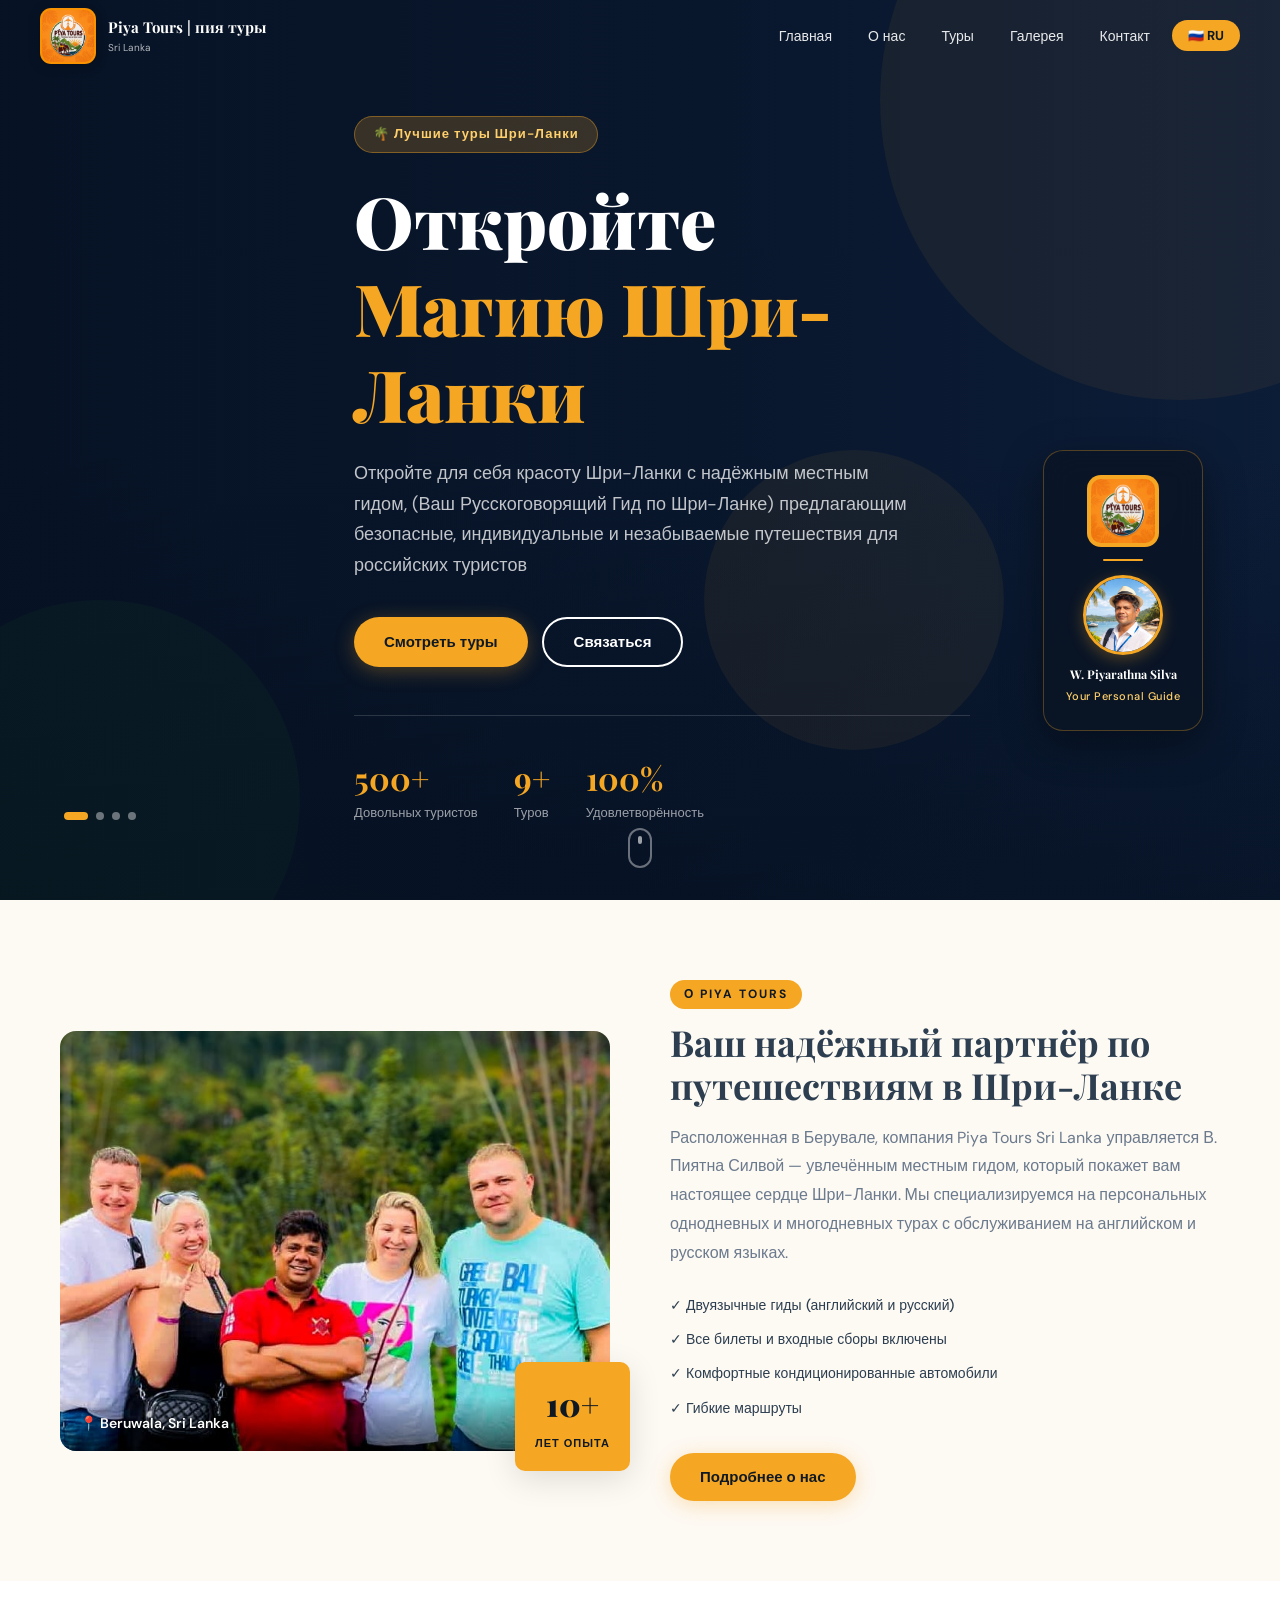
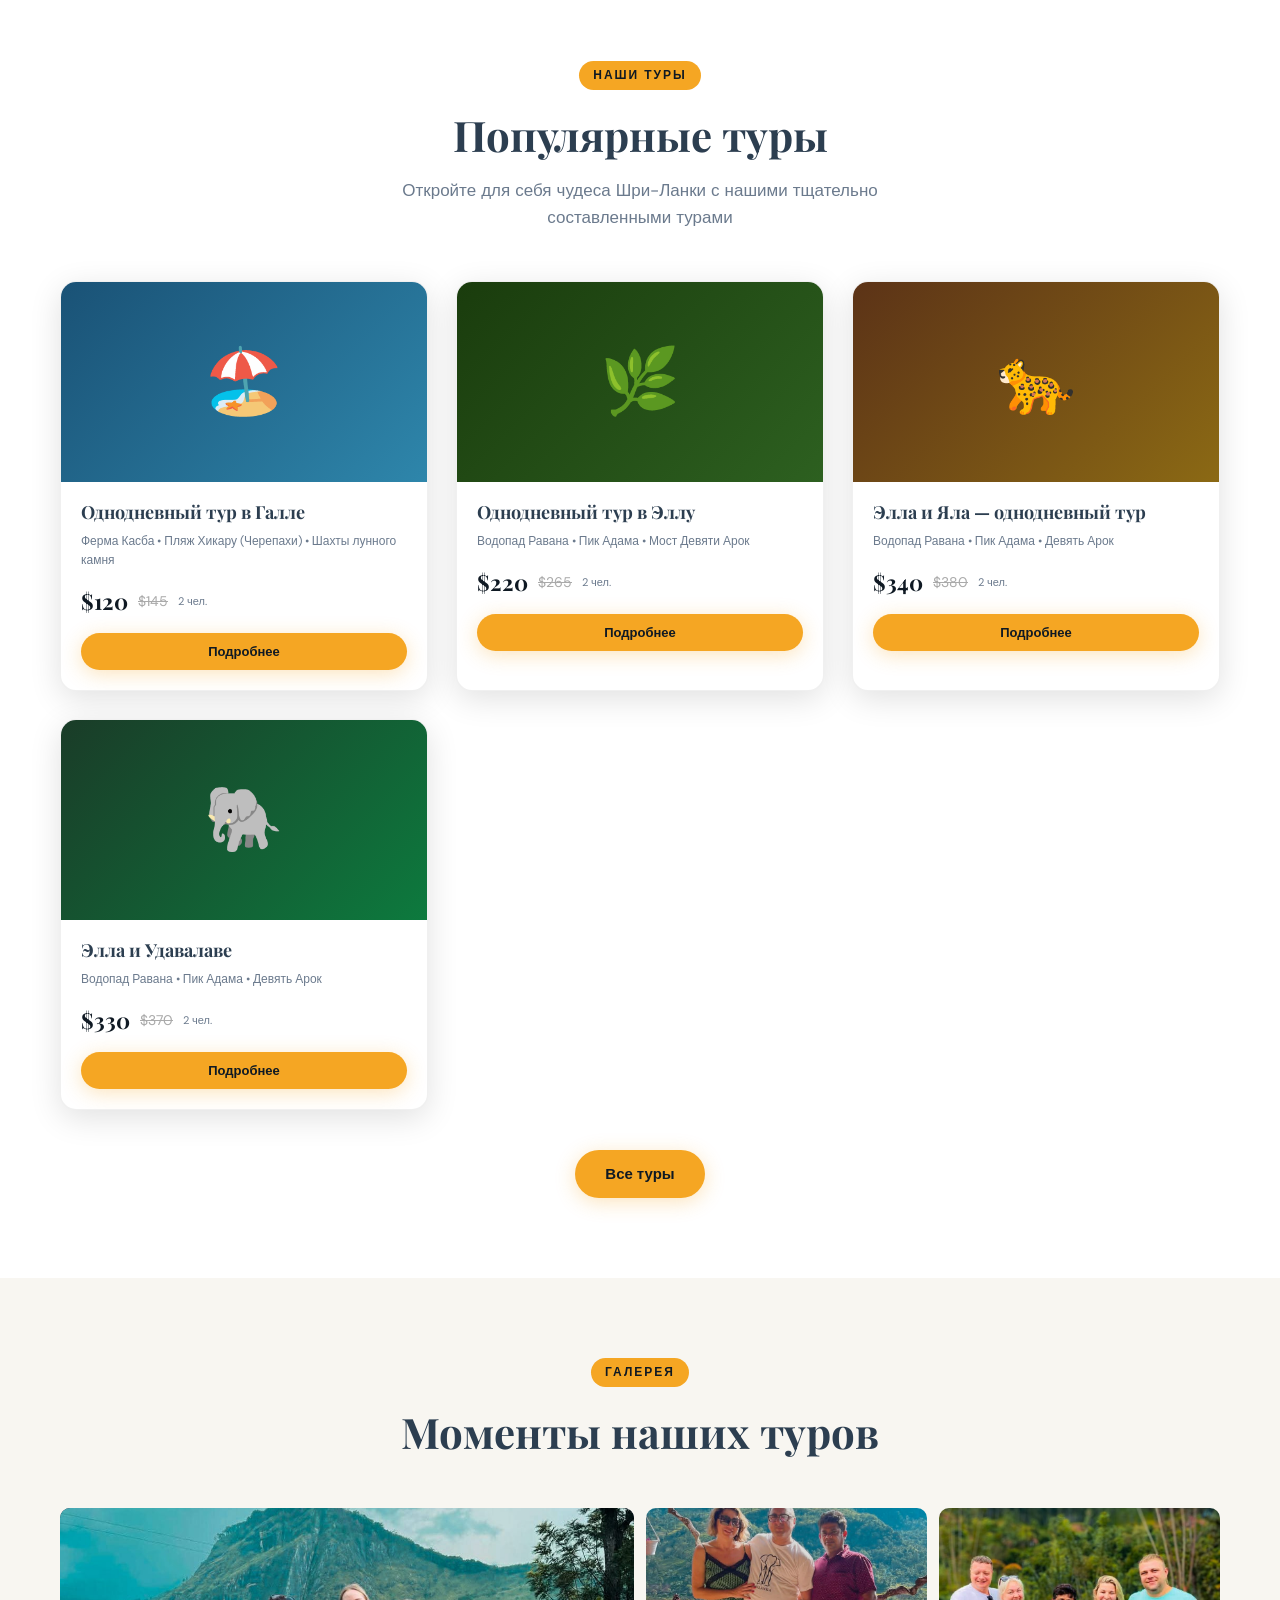
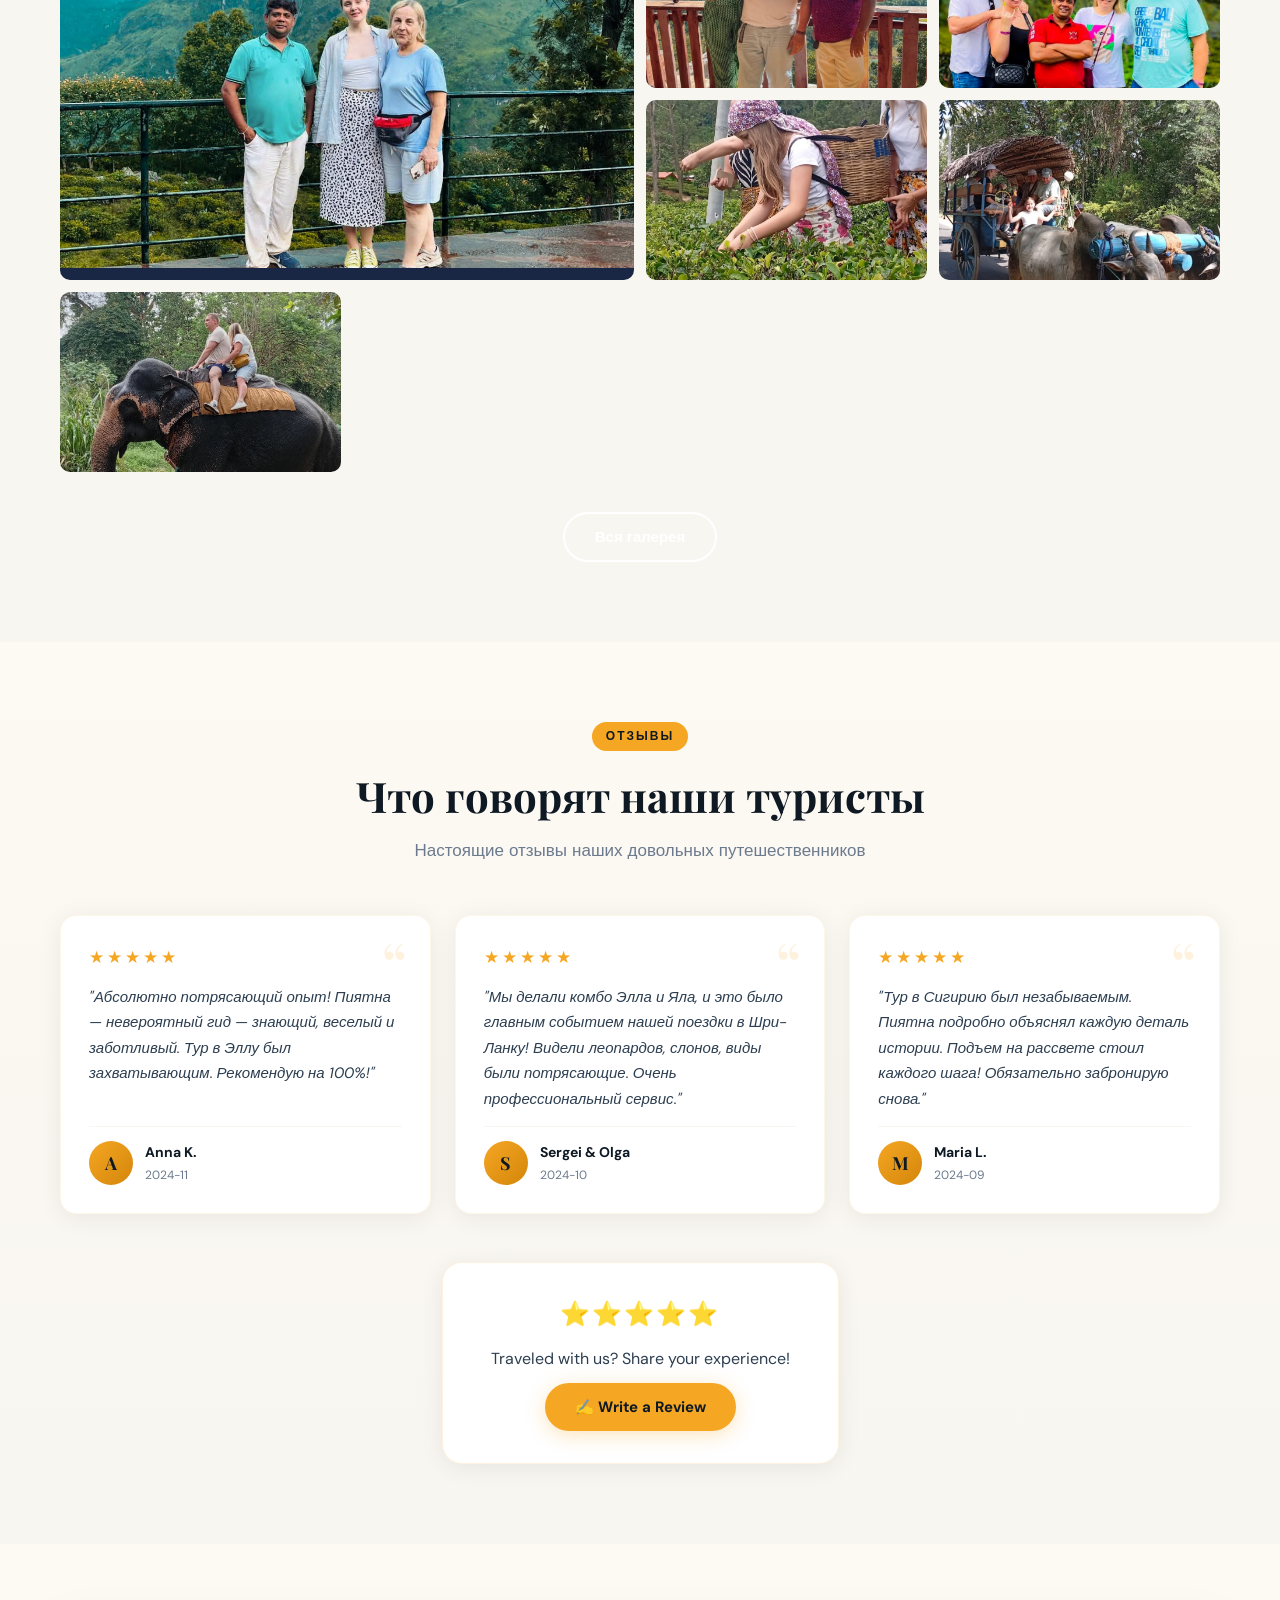
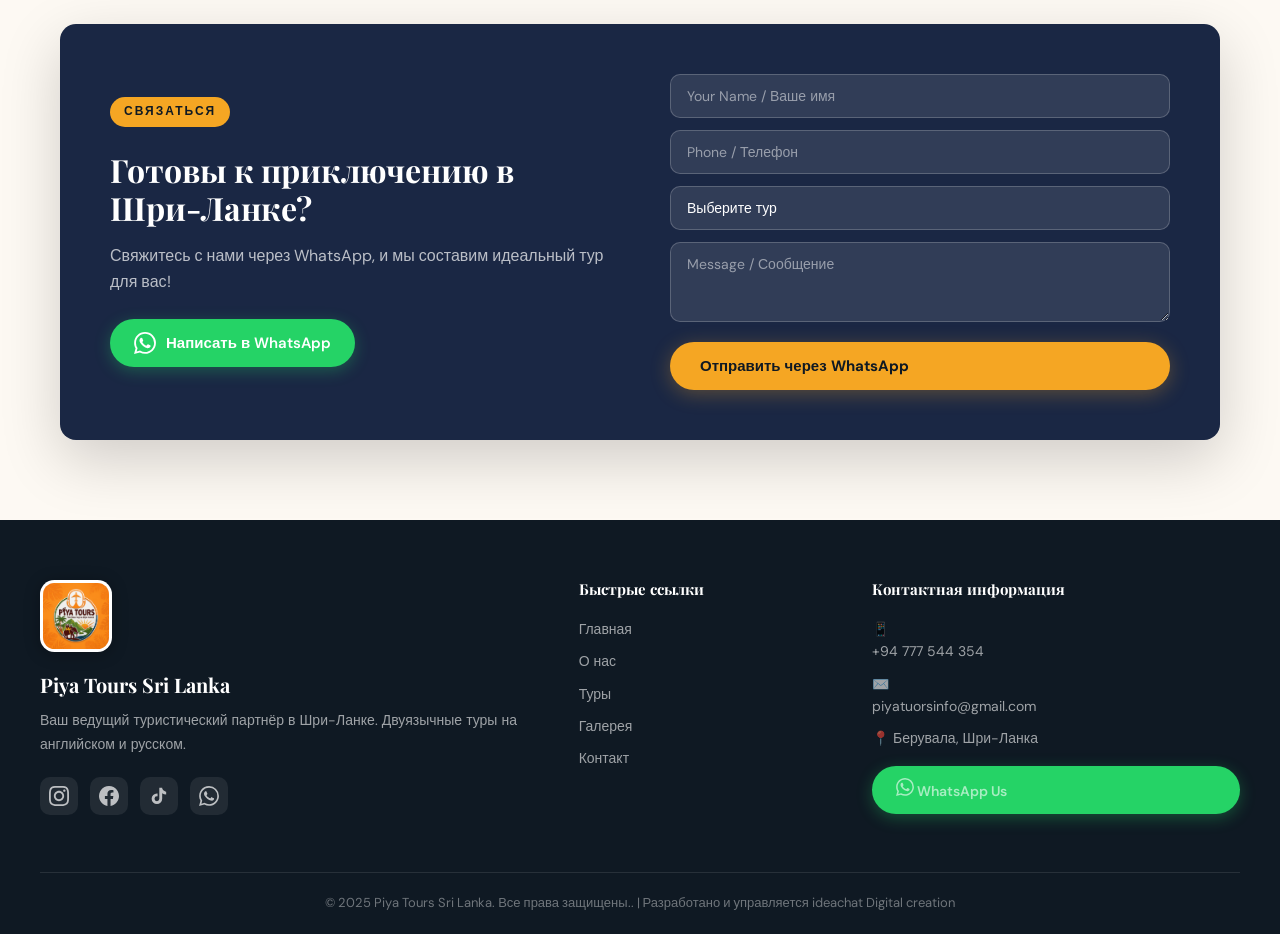
==== commit 013f21f8: "Review section edit" ====
--- a/index.html
+++ b/index.html
@@ -16,6 +16,8 @@
 <link rel="preconnect" href="https://fonts.gstatic.com" crossorigin>
 <link href="https://fonts.googleapis.com/css2?family=Playfair+Display:wght@400;700;900&family=DM+Sans:wght@300;400;500;600&display=swap" rel="stylesheet">
 <link rel="stylesheet" href="style.css">
+<!-- EmailJS SDK -->
+<script src="https://cdn.jsdelivr.net/npm/@emailjs/browser@4/dist/email.min.js"></script>
 </head>
 <body data-lang="en">
 
@@ -130,16 +132,24 @@
   </section>
 
   <!-- REVIEWS -->
-  <section class="section reviews-section">
+  <section class="section reviews-section" id="reviews">
     <div class="container">
       <div class="section-header">
         <div class="section-label" data-en="Testimonials" data-ru="Отзывы">Отзывы</div>
         <h2 data-en="What Our Travelers Say" data-ru="Что говорят наши туристы">Что говорят наши туристы</h2>
         <p data-en="Real reviews from our happy travelers" data-ru="Настоящие отзывы наших довольных путешественников">Настоящие отзывы наших довольных путешественников</p>
       </div>
-      <div class="tagembed-wrap">
-        <div class="tagembed-widget" style="width:100%;height:100%;overflow:auto;" data-widget-id="325754" data-website="1"></div>
-        <script src="https://widget.tagembed.com/embed.min.js" type="text/javascript"></script>
+
+      <!-- Reviews Display Grid -->
+      <div class="reviews-grid" id="reviewsGrid"></div>
+
+      <!-- Write a Review CTA -->
+      <div class="reviews-cta">
+        <div class="reviews-cta-inner">
+          <span class="reviews-cta-stars">⭐⭐⭐⭐⭐</span>
+          <p data-en="Traveled with us? Share your experience!" data-ru="Путешествовали с нами? Поделитесь впечатлениями!">Traveled with us? Share your experience!</p>
+          <button class="btn-primary" id="openReviewModal" onclick="openReviewModal()" data-en="✍️ Write a Review" data-ru="✍️ Написать отзыв">✍️ Write a Review</button>
+        </div>
       </div>
     </div>
   </section>
@@ -372,6 +382,58 @@
   </div>
 </div>
 
+<!-- Review Submission Modal -->
+<div id="reviewModal" class="modal-overlay" onclick="closeReviewModal(event)">
+  <div class="modal-box review-modal-box">
+    <button class="modal-close" onclick="closeReviewModal()">✕</button>
+    <div class="review-modal-header">
+      <div class="review-modal-icon">⭐</div>
+      <h2 data-en="Share Your Experience" data-ru="Поделитесь впечатлениями">Share Your Experience</h2>
+      <p data-en="Your review helps other travelers discover Piya Tours" data-ru="Ваш отзыв поможет другим туристам узнать о Piya Tours">Your review helps other travelers discover Piya Tours</p>
+    </div>
+    <div class="review-modal-body">
+      <!-- Star Rating -->
+      <div class="review-field">
+        <label data-en="Your Rating" data-ru="Ваша оценка">Your Rating</label>
+        <div class="star-rating-input" id="starRatingInput">
+          <span class="star-input" data-val="1" onclick="setRating(1)">★</span>
+          <span class="star-input" data-val="2" onclick="setRating(2)">★</span>
+          <span class="star-input" data-val="3" onclick="setRating(3)">★</span>
+          <span class="star-input" data-val="4" onclick="setRating(4)">★</span>
+          <span class="star-input" data-val="5" onclick="setRating(5)">★</span>
+        </div>
+        <input type="hidden" id="reviewRating" value="0">
+      </div>
+      <!-- Name -->
+      <div class="review-field">
+        <label for="reviewName" data-en="Your Name" data-ru="Ваше имя">Your Name</label>
+        <input type="text" id="reviewName" placeholder="Anna K." required>
+      </div>
+      <!-- Email -->
+      <div class="review-field">
+        <label for="reviewEmail" data-en="Your Email" data-ru="Электронная почта">Your Email</label>
+        <input type="email" id="reviewEmail" placeholder="your@email.com" required>
+        <small data-en="Your email won't be shown publicly" data-ru="Ваш email не будет виден публично">Your email won't be shown publicly</small>
+      </div>
+      <!-- Tour -->
+      <div class="review-field">
+        <label for="reviewTour" data-en="Tour Taken (Optional)" data-ru="Тур (Необязательно)">Tour Taken (Optional)</label>
+        <select id="reviewTour">
+          <option value="" data-en="Select a tour..." data-ru="Выберите тур...">Select a tour...</option>
+        </select>
+      </div>
+      <!-- Review Text -->
+      <div class="review-field">
+        <label for="reviewText" data-en="Your Review" data-ru="Ваш отзыв">Your Review</label>
+        <textarea id="reviewText" rows="4" placeholder="Tell us about your experience..." required></textarea>
+      </div>
+      <!-- Submit -->
+      <button class="btn-primary full-width" id="submitReviewBtn" onclick="submitReview()" data-en="Submit Review" data-ru="Отправить отзыв">Submit Review</button>
+      <div id="reviewSubmitStatus" class="review-status"></div>
+    </div>
+  </div>
+</div>
+
 <!-- Lightbox -->
 <div id="lightbox" class="lightbox" onclick="closeLightbox()">
   <button class="lb-close" onclick="closeLightbox()">✕</button>
--- a/style.css
+++ b/style.css
@@ -415,57 +415,6 @@
 }
 
 /* =====================
-   REVIEWS
-===================== */
-.reviews-section { background: var(--dark); }
-.reviews-section .section-label { background: var(--gold); }
-.reviews-section .section-header h2 { color: white; }
-.reviews-section .section-header p { color: rgba(255,255,255,0.6); }
-.tagembed-wrap {
-  width: 100%;
-  min-height: 500px;
-  border-radius: var(--radius);
-  overflow: hidden;
-  background: rgba(255,255,255,0.03);
-}
-.reviews-grid {
-  display: grid; grid-template-columns: repeat(auto-fill, minmax(280px, 1fr));
-  gap: 24px; margin-bottom: 50px;
-}
-.review-card {
-  background: rgba(255,255,255,0.05); border: 1px solid rgba(255,255,255,0.1);
-  border-radius: var(--radius); padding: 24px; transition: var(--transition);
-}
-.review-card:hover { background: rgba(255,255,255,0.08); transform: translateY(-3px); }
-.review-stars { color: var(--gold); font-size: 18px; margin-bottom: 12px; }
-.review-text { color: rgba(255,255,255,0.8); font-size: 14px; line-height: 1.7; margin-bottom: 16px; }
-.review-author { color: var(--gold-light); font-weight: 600; font-size: 14px; }
-.review-date { color: rgba(255,255,255,0.4); font-size: 12px; }
-
-.review-form-wrap {
-  background: rgba(255,255,255,0.05); border-radius: var(--radius);
-  padding: 36px; max-width: 600px; margin: 0 auto;
-  border: 1px solid rgba(255,255,255,0.1);
-}
-.review-form-wrap h3 { color: white; font-size: 22px; margin-bottom: 20px; }
-.review-form input, .review-form textarea {
-  width: 100%; background: rgba(255,255,255,0.08); border: 1px solid rgba(255,255,255,0.15);
-  color: white; border-radius: 10px; padding: 12px 16px;
-  font-family: 'DM Sans', sans-serif; font-size: 14px; margin-bottom: 14px;
-}
-.review-form input::placeholder, .review-form textarea::placeholder { color: rgba(255,255,255,0.4); }
-.review-form input:focus, .review-form textarea:focus { outline: none; border-color: var(--gold); }
-.stars-input {
-  display: flex; align-items: center; gap: 14px;
-  color: rgba(255,255,255,0.7); font-size: 14px; margin-bottom: 14px;
-}
-.star-select { display: flex; gap: 4px; cursor: pointer; }
-.star-select span { font-size: 26px; color: rgba(255,255,255,0.3); transition: color 0.2s; }
-.star-select span.active, .star-select span:hover ~ span { color: rgba(255,255,255,0.3); }
-.star-select span.active, .star-select:hover span { color: var(--gold); }
-.star-select span:hover ~ span { color: rgba(255,255,255,0.3) !important; }
-
-/* =====================
    HOME CONTACT
 ===================== */
 .home-contact { background: var(--bg-cream); }
@@ -694,6 +643,285 @@
   max-width: 1200px; margin: 0 auto;
   padding: 20px 0; text-align: center;
   font-size: 13px; color: rgba(255,255,255,0.4);
+}
+
+/* =====================
+   REVIEWS SECTION
+===================== */
+.reviews-section {
+  background: linear-gradient(180deg, var(--bg-cream) 0%, var(--bg-light) 100%);
+  color: var(--text);
+}
+.reviews-section .section-header h2 {
+  color: var(--dark);
+}
+.reviews-section .section-header p {
+  color: var(--text-light);
+}
+
+/* Loading State */
+.reviews-loading {
+  display: flex;
+  flex-direction: column;
+  align-items: center;
+  gap: 12px;
+  padding: 60px 20px;
+  color: var(--text-light);
+  grid-column: 1 / -1;
+}
+.reviews-spinner {
+  width: 36px;
+  height: 36px;
+  border: 3px solid var(--bg-light);
+  border-top-color: var(--gold);
+  border-radius: 50%;
+  animation: spin 0.8s linear infinite;
+}
+@keyframes spin { to { transform: rotate(360deg); } }
+
+/* Reviews Grid */
+.reviews-grid {
+  display: grid;
+  grid-template-columns: repeat(3, 1fr);
+  gap: 24px;
+  margin-bottom: 48px;
+}
+.reviews-empty {
+  grid-column: 1 / -1;
+  text-align: center;
+  padding: 40px;
+  color: var(--text-light);
+  font-size: 15px;
+}
+
+/* Review Card */
+.review-card {
+  background: var(--white);
+  border-radius: var(--radius);
+  padding: 28px;
+  box-shadow: 0 4px 24px rgba(0,0,0,0.07);
+  border: 1px solid rgba(245,166,35,0.1);
+  position: relative;
+  transition: var(--transition);
+  display: flex;
+  flex-direction: column;
+  gap: 14px;
+}
+.review-card:hover {
+  transform: translateY(-4px);
+  box-shadow: 0 12px 40px rgba(0,0,0,0.12);
+  border-color: rgba(245,166,35,0.25);
+}
+.review-card::before {
+  content: '\201C';
+  position: absolute;
+  top: 16px;
+  right: 22px;
+  font-size: 64px;
+  font-family: 'Playfair Display', serif;
+  color: rgba(245,166,35,0.15);
+  line-height: 1;
+}
+
+/* Star Display */
+.review-stars {
+  display: flex;
+  gap: 3px;
+}
+.review-stars .star {
+  font-size: 17px;
+  color: #ddd;
+}
+.review-stars .star.filled {
+  color: var(--gold);
+}
+
+/* Review Text */
+.review-text {
+  font-size: 15px;
+  line-height: 1.7;
+  color: var(--text);
+  flex: 1;
+  font-style: italic;
+}
+
+/* Reviewer Info */
+.review-author {
+  display: flex;
+  align-items: center;
+  gap: 12px;
+  padding-top: 14px;
+  border-top: 1px solid var(--bg-light);
+}
+.review-avatar {
+  width: 44px;
+  height: 44px;
+  border-radius: 50%;
+  background: linear-gradient(135deg, var(--gold) 0%, var(--gold-dark) 100%);
+  display: flex;
+  align-items: center;
+  justify-content: center;
+  font-size: 18px;
+  font-weight: 700;
+  color: var(--dark);
+  flex-shrink: 0;
+  font-family: 'Playfair Display', serif;
+}
+.review-author-info {
+  flex: 1;
+}
+.review-author-name {
+  font-weight: 700;
+  font-size: 14px;
+  color: var(--dark);
+}
+.review-author-meta {
+  font-size: 12px;
+  color: var(--text-light);
+  margin-top: 2px;
+}
+
+/* Reviews CTA */
+.reviews-cta {
+  text-align: center;
+  margin-top: 16px;
+}
+.reviews-cta-inner {
+  display: inline-flex;
+  flex-direction: column;
+  align-items: center;
+  gap: 12px;
+  background: var(--white);
+  border-radius: 20px;
+  padding: 32px 48px;
+  box-shadow: 0 4px 24px rgba(0,0,0,0.07);
+  border: 1px solid rgba(245,166,35,0.15);
+}
+.reviews-cta-stars {
+  font-size: 24px;
+  letter-spacing: 2px;
+}
+.reviews-cta-inner p {
+  font-size: 16px;
+  color: var(--text);
+  margin: 0;
+}
+
+/* =====================
+   REVIEW MODAL
+===================== */
+.review-modal-box {
+  max-width: 520px;
+}
+.review-modal-header {
+  background: linear-gradient(135deg, var(--dark) 0%, var(--dark2) 100%);
+  padding: 36px 32px 28px;
+  text-align: center;
+  border-radius: var(--radius) var(--radius) 0 0;
+}
+.review-modal-icon {
+  font-size: 40px;
+  margin-bottom: 12px;
+}
+.review-modal-header h2 {
+  color: white;
+  font-size: 24px;
+  margin-bottom: 8px;
+}
+.review-modal-header p {
+  color: rgba(255,255,255,0.65);
+  font-size: 14px;
+}
+.review-modal-body {
+  padding: 28px 32px 32px;
+  display: flex;
+  flex-direction: column;
+  gap: 18px;
+}
+
+/* Review Form Fields */
+.review-field {
+  display: flex;
+  flex-direction: column;
+  gap: 6px;
+}
+.review-field label {
+  font-size: 13px;
+  font-weight: 600;
+  color: var(--text);
+  text-transform: uppercase;
+  letter-spacing: 0.8px;
+}
+.review-field small {
+  font-size: 11px;
+  color: var(--text-light);
+  margin-top: 2px;
+}
+.review-field input,
+.review-field textarea,
+.review-field select {
+  width: 100%;
+  padding: 12px 16px;
+  border: 1.5px solid #e8e8e8;
+  border-radius: var(--radius-sm);
+  font-family: 'DM Sans', sans-serif;
+  font-size: 14px;
+  color: var(--text);
+  background: var(--bg-cream);
+  transition: var(--transition);
+  outline: none;
+}
+.review-field input:focus,
+.review-field textarea:focus,
+.review-field select:focus {
+  border-color: var(--gold);
+  background: white;
+  box-shadow: 0 0 0 3px rgba(245,166,35,0.12);
+}
+.review-field textarea {
+  resize: vertical;
+  min-height: 100px;
+}
+
+/* Star Rating Input */
+.star-rating-input {
+  display: flex;
+  gap: 6px;
+  font-size: 36px;
+  cursor: pointer;
+}
+.star-input {
+  color: #ddd;
+  transition: color 0.15s ease, transform 0.15s ease;
+  user-select: none;
+}
+.star-input:hover,
+.star-input.hovered,
+.star-input.selected {
+  color: var(--gold);
+  transform: scale(1.15);
+}
+
+/* Review Status Message */
+.review-status {
+  text-align: center;
+  font-size: 14px;
+  font-weight: 600;
+  padding: 10px;
+  border-radius: var(--radius-sm);
+  display: none;
+}
+.review-status.success {
+  display: block;
+  background: #e8f8f0;
+  color: #1a7a4a;
+  border: 1px solid #a8dfc0;
+}
+.review-status.error {
+  display: block;
+  background: #fef0ef;
+  color: #c0392b;
+  border: 1px solid #f5b7b1;
 }
 
 /* =====================
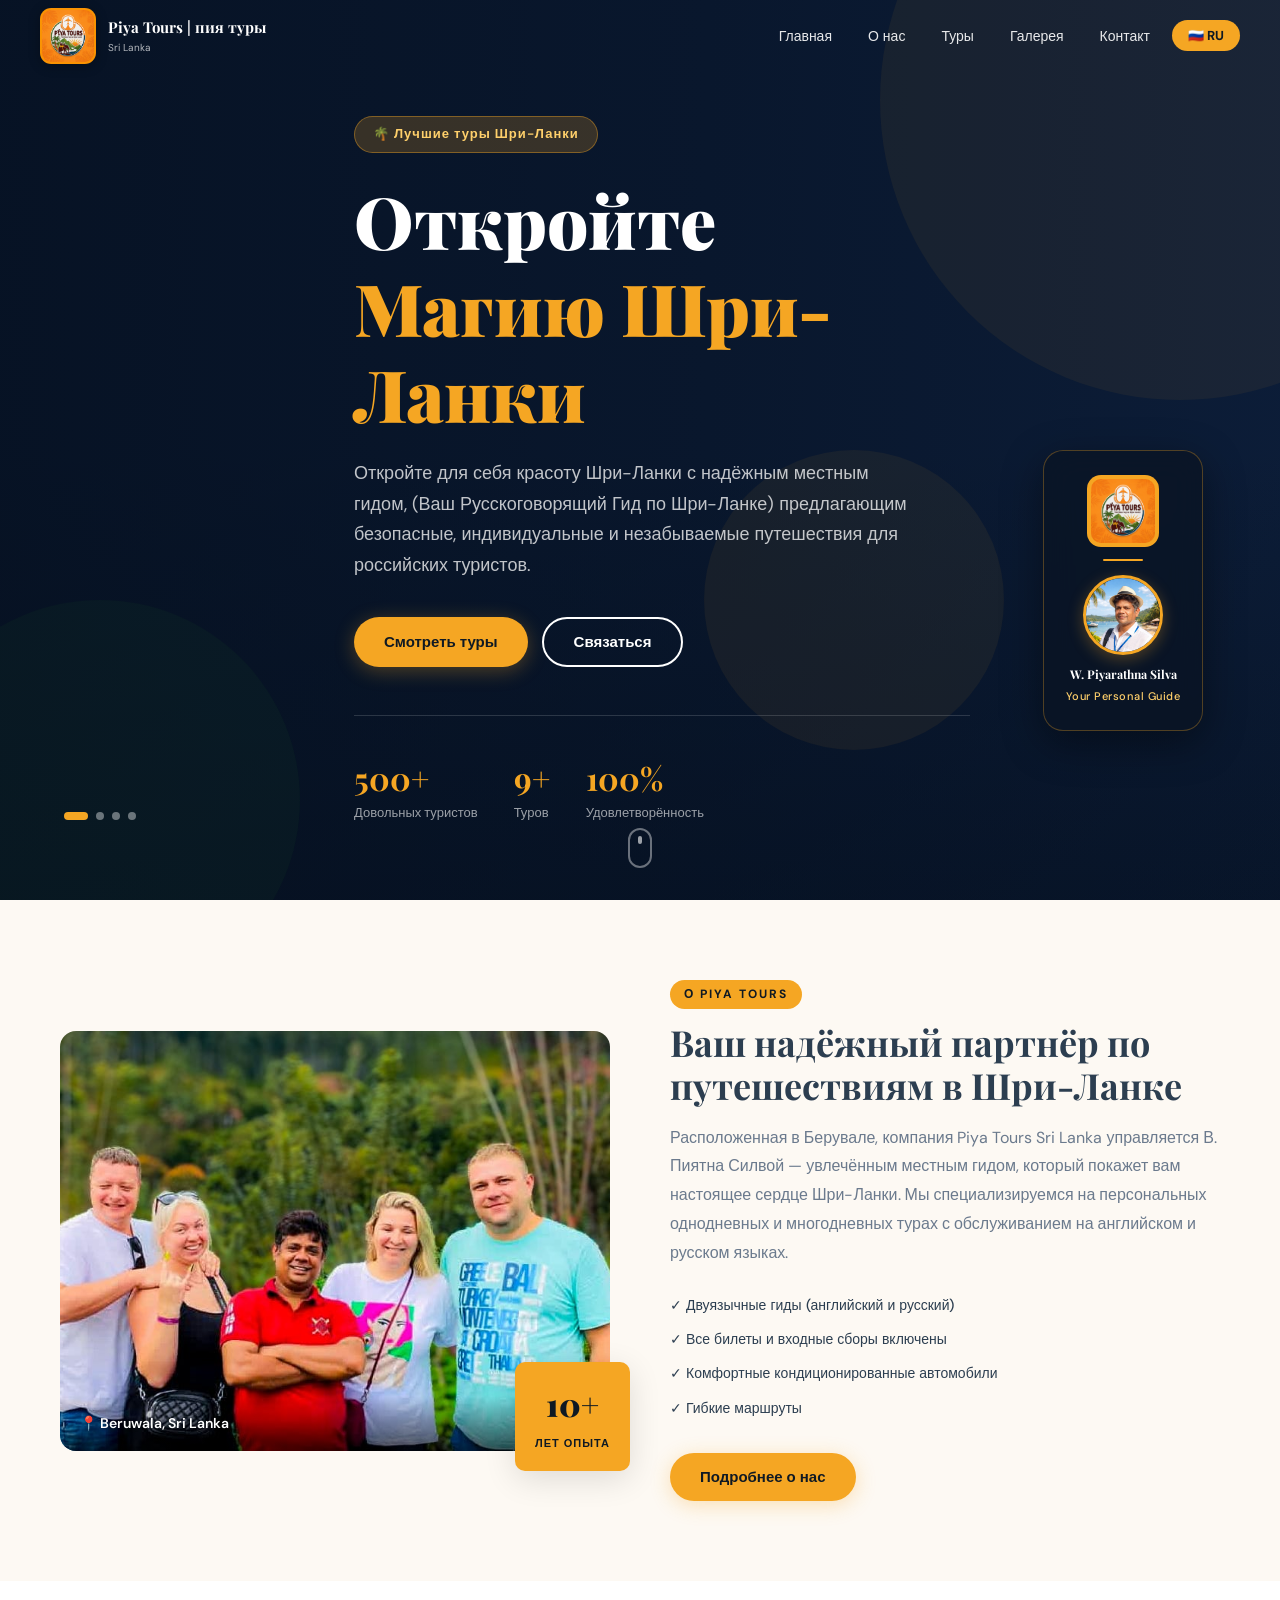
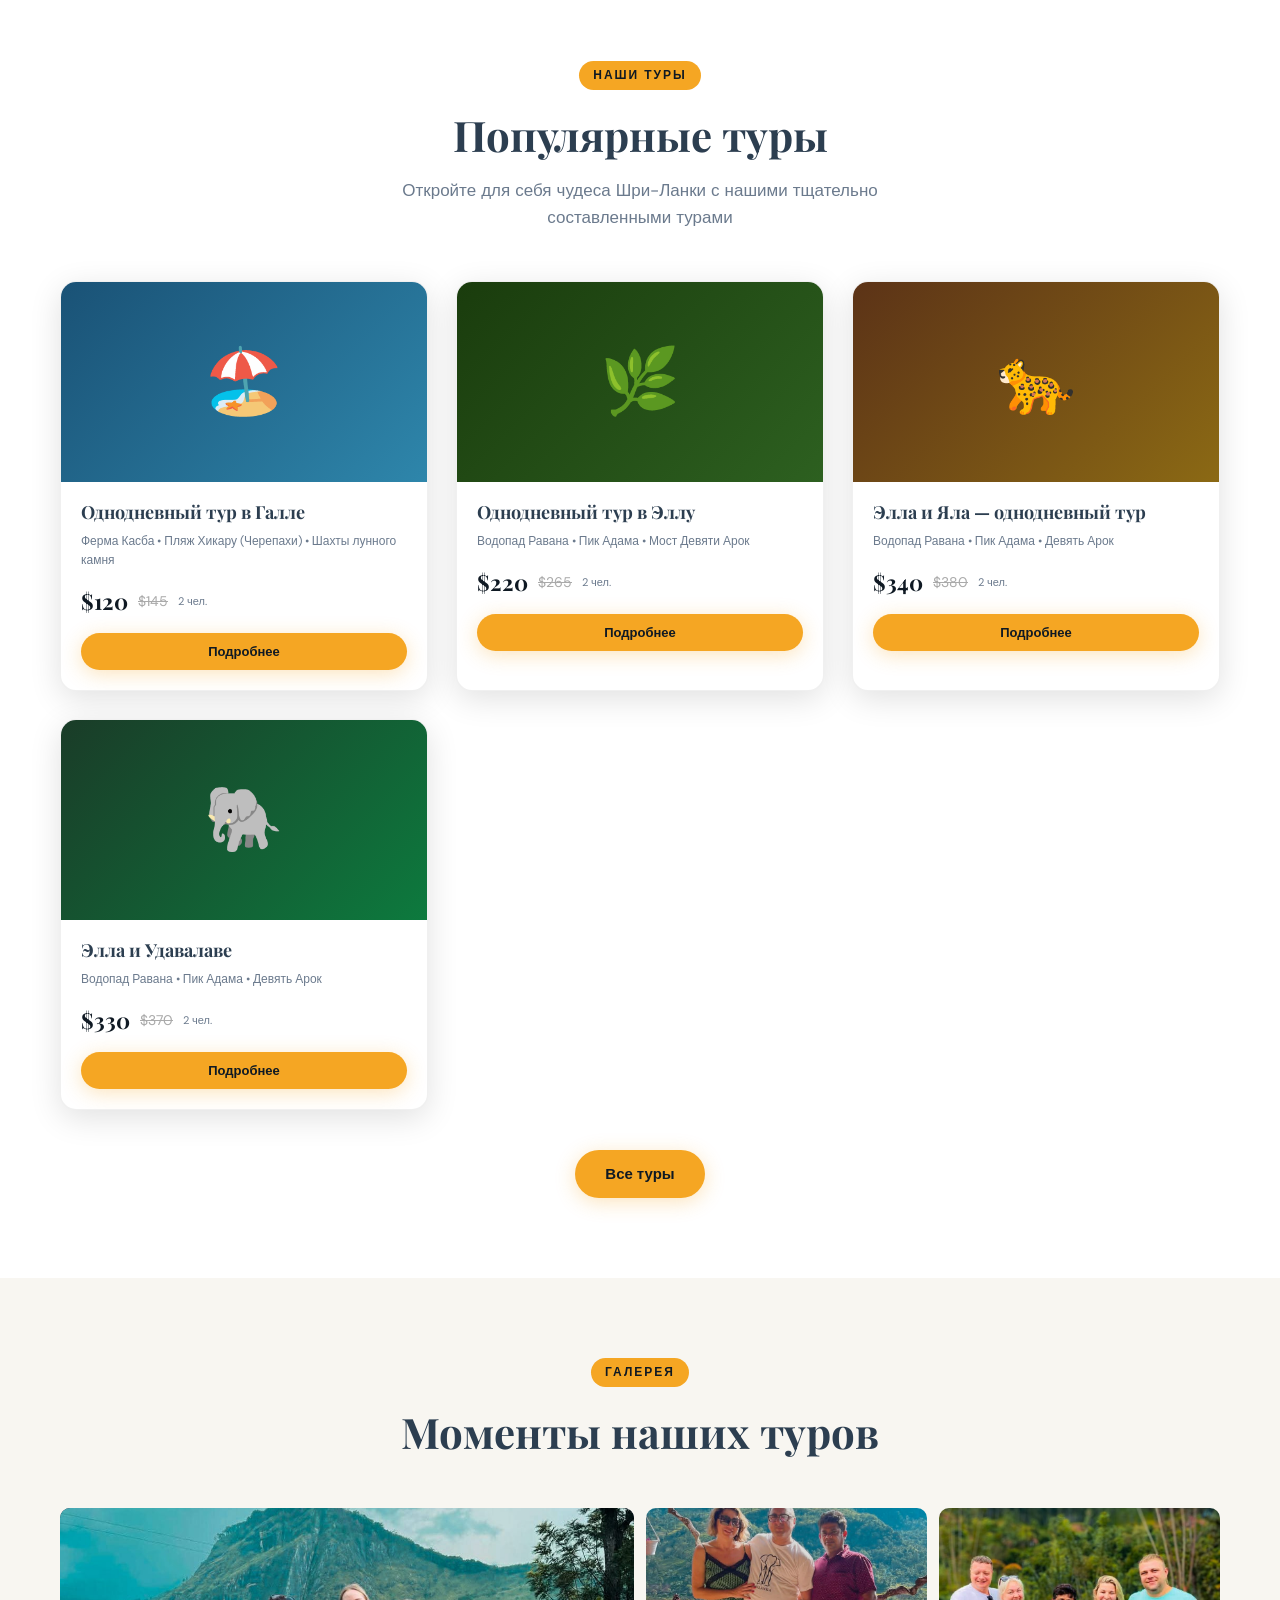
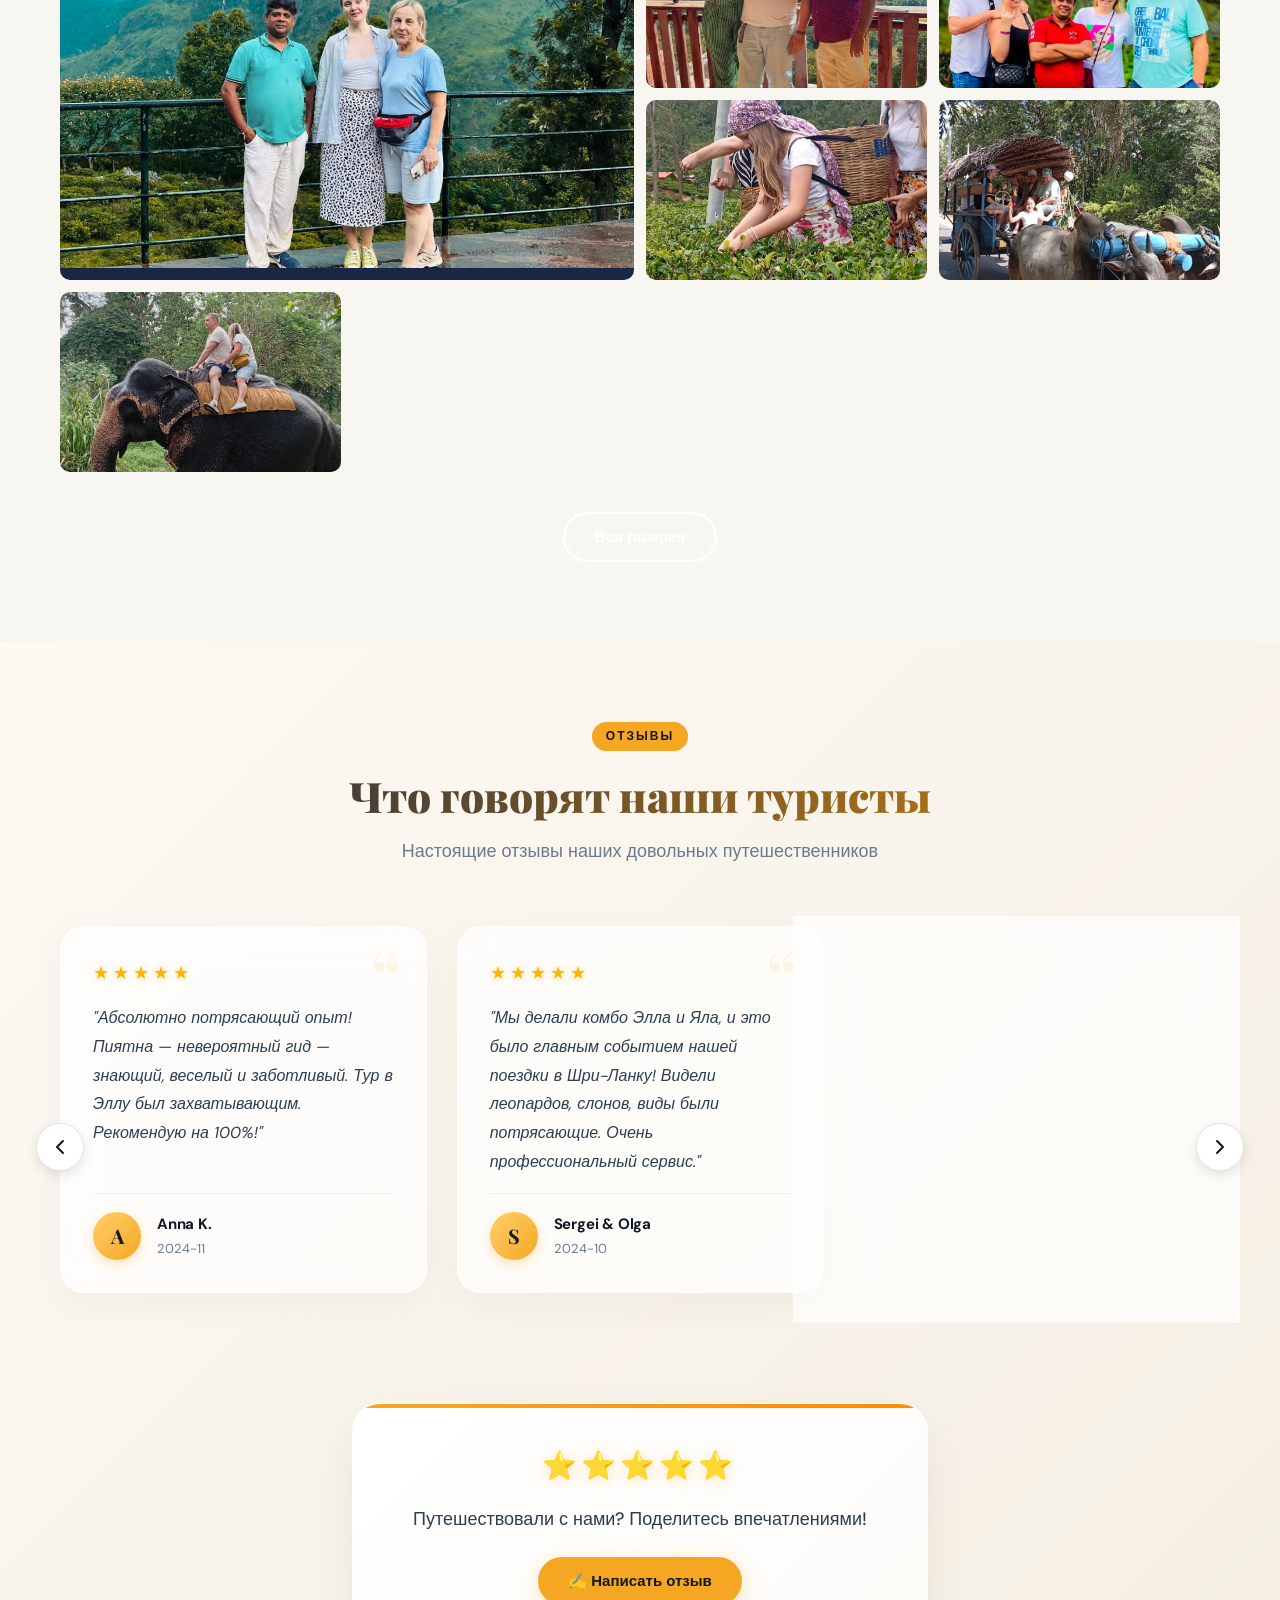
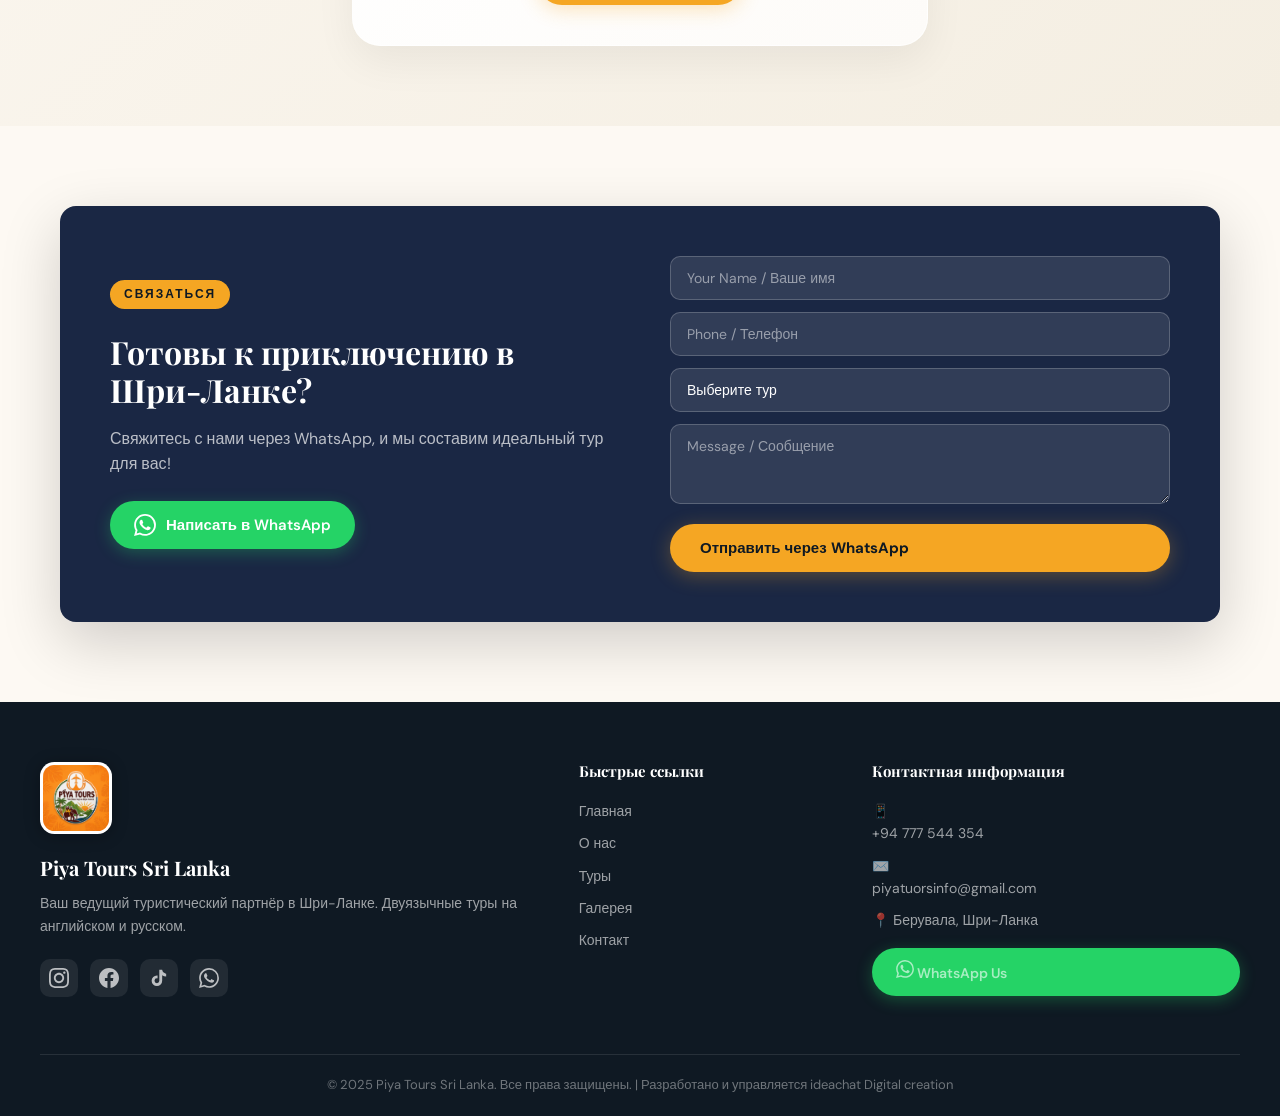
==== commit 43c8c8f8: "review changes" ====
--- a/index.html
+++ b/index.html
@@ -1,491 +1,665 @@
 <!DOCTYPE html>
 <html lang="en">
+
 <head>
-<meta charset="UTF-8">
-<meta name="viewport" content="width=device-width, initial-scale=1.0">
-<meta name="description" content="Piya Tours Sri Lanka - Premium tour packages across Sri Lanka. Explore Ella, Sigiriya, Galle, Kandy & more. Bilingual service in English & Russian. Book your dream Sri Lanka holiday today.">
-<meta name="keywords" content="Sri Lanka tours, Piya Tours, Sri Lanka travel, Ella tours, Sigiriya, Kandy tours, Russian tours Sri Lanka, туры Шри-Ланка, Sri Lanka packages, Beruwala">
-<link rel="icon" type="image/png" href="/favicon.png">
-<meta name="author" content="W. Piyarathna Silva">
-<meta property="og:title" content="Piya Tours Sri Lanka - Discover Paradise">
-<meta property="og:description" content="Premium guided tours across Sri Lanka. English & Russian bilingual service. Book your adventure today!">
-<meta property="og:type" content="website">
-<meta name="robots" content="index, follow">
-<title>Piya Tours Sri Lanka | Premium Tour Packages | Туры Шри-Ланка</title>
-<link rel="preconnect" href="https://fonts.googleapis.com">
-<link rel="preconnect" href="https://fonts.gstatic.com" crossorigin>
-<link href="https://fonts.googleapis.com/css2?family=Playfair+Display:wght@400;700;900&family=DM+Sans:wght@300;400;500;600&display=swap" rel="stylesheet">
-<link rel="stylesheet" href="style.css">
-<!-- EmailJS SDK -->
-<script src="https://cdn.jsdelivr.net/npm/@emailjs/browser@4/dist/email.min.js"></script>
+  <meta charset="UTF-8">
+  <meta name="viewport" content="width=device-width, initial-scale=1.0">
+  <meta name="description"
+    content="Piya Tours Sri Lanka - Premium tour packages across Sri Lanka. Explore Ella, Sigiriya, Galle, Kandy & more. Bilingual service in English & Russian. Book your dream Sri Lanka holiday today.">
+  <meta name="keywords"
+    content="Sri Lanka tours, Piya Tours, Sri Lanka travel, Ella tours, Sigiriya, Kandy tours, Russian tours Sri Lanka, туры Шри-Ланка, Sri Lanka packages, Beruwala">
+  <link rel="icon" type="image/png" href="/favicon.png">
+  <meta name="author" content="W. Piyarathna Silva">
+  <meta property="og:title" content="Piya Tours Sri Lanka - Discover Paradise">
+  <meta property="og:description"
+    content="Premium guided tours across Sri Lanka. English & Russian bilingual service. Book your adventure today!">
+  <meta property="og:type" content="website">
+  <meta name="robots" content="index, follow">
+  <title>Piya Tours Sri Lanka | Premium Tour Packages | Туры Шри-Ланка</title>
+  <link rel="preconnect" href="https://fonts.googleapis.com">
+  <link rel="preconnect" href="https://fonts.gstatic.com" crossorigin>
+  <link
+    href="https://fonts.googleapis.com/css2?family=Playfair+Display:wght@400;700;900&family=DM+Sans:wght@300;400;500;600&display=swap"
+    rel="stylesheet">
+  <link rel="stylesheet" href="style.css">
+  <!-- EmailJS SDK -->
+  <script src="https://cdn.jsdelivr.net/npm/@emailjs/browser@4/dist/email.min.js"></script>
 </head>
+
 <body data-lang="en">
 
-<!-- NAVIGATION -->
-<nav id="navbar">
-  <div class="nav-container">
-    <a href="#home" class="nav-logo" onclick="showPage('home')">
-      <img src="LOGO.jpg" alt="Piya Tours Sri Lanka Logo" id="logoImg">
-      <span class="logo-text">Piya Tours | пия туры<br><small>Sri Lanka </small></span>
-    </a>
-    <button class="hamburger" id="hamburger" aria-label="Menu">
-      <span></span><span></span><span></span>
-    </button>
-    <div class="nav-links" id="navLinks">
-      <a href="#" onclick="showPage('home')" data-ru="Главная" data-en="Home">Главная</a>
-      <a href="#" onclick="showPage('about')" data-en="About" data-ru="О нас">О нас</a>
-      <a href="#" onclick="showPage('packages')" data-en="Packages" data-ru="Туры">Туры</a>
-      <a href="#" onclick="showPage('gallery')" data-en="Gallery" data-ru="Галерея">Галерея</a>
-      <a href="#" onclick="showPage('contact')" data-en="Contact" data-ru="Контакт">Контакт</a>
-      <button class="lang-btn" onclick="toggleLang()" id="langBtn">🇷🇺 RU</button>
-    </div>
-  </div>
-</nav>
-
-<!-- ==================== HOME PAGE ==================== -->
-<div id="page-home" class="page active">
-
-  <!-- HERO -->
-  <section class="hero" id="home">
-    <div class="hero-bg">
-      <div class="hero-overlay"></div>
-      <div class="hero-shapes">
-        <div class="shape s1"></div>
-        <div class="shape s2"></div>
-        <div class="shape s3"></div>
-      </div>
-    </div>
-    <div class="hero-content">
-      <div class="hero-badge" data-en="🌴 Sri Lanka's Finest Tours" data-ru="🌴 Лучшие туры Шри-Ланки">🌴 Лучшие туры Шри-Ланки</div>
-      <h1 class="hero-title">
-        <span data-en="Discover the" data-ru="Откройте">Откройте</span><br>
-        <span class="gold" data-en="Magic of Sri Lanka" data-ru="Магию Шри-Ланки">Магию Шри-Ланки</span>
-      </h1>
-      <p class="hero-sub" data-en="Откройте для себя красоту Шри-Ланки с надёжным местным гидом, (Ваш Русскоговорящий Гид по Шри-Ланке) предлагающим безопасные, индивидуальные и незабываемые путешествия для российских туристов" data-ru="Откройте для себя красоту Шри-Ланки с надёжным местным гидом, (Ваш Русскоговорящий Гид по Шри-Ланке) предлагающим безопасные, индивидуальные и незабываемые путешествия для российских туристов.">Откройте для себя красоту Шри-Ланки с надёжным местным гидом, (Ваш Русскоговорящий Гид по Шри-Ланке) предлагающим безопасные, индивидуальные и незабываемые путешествия для российских туристов</p>
-      <div class="hero-btns">
-        <button class="btn-primary" onclick="showPage('packages')" data-en="Explore Packages" data-ru="Смотреть туры">Смотреть туры</button>
-        <button class="btn-outline" onclick="showPage('contact')" data-en="Contact Us" data-ru="Связаться">Связаться</button>
-      </div>
-      <div class="hero-stats">
-        <div class="stat"><span class="stat-num">500+</span><span class="stat-label" data-en="Happy Travelers" data-ru="Довольных туристов">Довольных туристов</span></div>
-        <div class="stat"><span class="stat-num">9+</span><span class="stat-label" data-en="Tour Packages" data-ru="Туров">Туров</span></div>
-        <div class="stat"><span class="stat-num">100%</span><span class="stat-label" data-en="Satisfaction" data-ru="Удовлетворённость">Удовлетворённость</span></div>
-      </div>
-    </div>
-    <div class="hero-scroll-hint"><span></span></div>
-  </section>
-
-  <!-- ABOUT SNIPPET -->
-  <section class="section about-snippet">
-    <div class="container">
-      <div class="about-snip-grid">
-        <div class="about-snip-img">
-          <div class="img-placeholder about-img-bg">
-            <span>🏝️</span>
-            <p data-en="Beruwala, Sri Lanka" data-ru="Берувала, Шри-Ланка">Берувала, Шри-Ланка</p>
-          </div>
-          <div class="exp-badge"><span>10+</span><small data-en="Years Experience" data-ru="Лет опыта">Лет опыта</small></div>
-        </div>
-        <div class="about-snip-text">
-          <div class="section-label" data-en="About Piya Tours" data-ru="О Piya Tours">О Piya Tours</div>
-          <h2 data-en="Your Trusted Travel Partner in Sri Lanka" data-ru="Ваш надёжный партнёр по путешествиям в Шри-Ланке">Ваш надёжный партнёр по путешествиям в Шри-Ланке</h2>
-          <p data-en="Based in Beruwala, Piya Tours Sri Lanka is run by W. Piyarathna Silva — a passionate local guide dedicated to showing you the true heart of Sri Lanka. We specialize in personalized day trips and multi-day adventures, offering bilingual service in English and Russian." data-ru="Расположенная в Берувале, компания Piya Tours Sri Lanka управляется В. Пиятна Силвой — увлечённым местным гидом, который покажет вам настоящее сердце Шри-Ланки. Мы специализируемся на персональных однодневных и многодневных турах с обслуживанием на английском и русском языках.">Расположенная в Берувале, компания Piya Tours Sri Lanka управляется В. Пиятна Силвой — увлечённым местным гидом, который покажет вам настоящее сердце Шри-Ланки. Мы специализируемся на персональных однодневных и многодневных турах с обслуживанием на английском и русском языках.</p>
-          <ul class="about-features">
-            <li data-en="✓ Bilingual guides (English & Russian)" data-ru="✓ Двуязычные гиды (английский и русский)">✓ Двуязычные гиды (английский и русский)</li>
-            <li data-en="✓ All tickets & entrance fees included" data-ru="✓ Все билеты и входные сборы включены">✓ Все билеты и входные сборы включены</li>
-            <li data-en="✓ Comfortable air-conditioned vehicles" data-ru="✓ Комфортные кондиционированные автомобили">✓ Комфортные кондиционированные автомобили</li>
-            <li data-en="✓ Flexible itineraries" data-ru="✓ Гибкие маршруты">✓ Гибкие маршруты</li>
-          </ul>
-          <button class="btn-primary" onclick="showPage('about')" data-en="Read More About Us" data-ru="Подробнее о нас">Подробнее о нас</button>
-        </div>
-      </div>
-    </div>
-  </section>
-
-  <!-- PACKAGES PREVIEW -->
-  <section class="section packages-preview">
-    <div class="container">
-      <div class="section-header">
-        <div class="section-label" data-en="Our Packages" data-ru="Наши туры">Наши туры</div>
-        <h2 data-en="Popular Tour Packages" data-ru="Популярные туры">Популярные туры</h2>
-        <p data-en="Discover Sri Lanka's wonders with our carefully curated tour packages" data-ru="Откройте для себя чудеса Шри-Ланки с нашими тщательно составленными турами">Откройте для себя чудеса Шри-Ланки с нашими тщательно составленными турами</p>
-      </div>
-      <div class="packages-grid" id="homePackagesGrid"></div>
-      <div class="text-center mt-40">
-        <button class="btn-primary" onclick="showPage('packages')" data-en="View All Packages" data-ru="Все туры">Все туры</button>
-      </div>
-    </div>
-  </section>
-
-  <!-- GALLERY PREVIEW -->
-  <section class="section gallery-preview">
-    <div class="container">
-      <div class="section-header">
-        <div class="section-label" data-en="Gallery" data-ru="Галерея">Галерея</div>
-        <h2 data-en="Moments from Our Tours" data-ru="Моменты наших туров">Моменты наших туров</h2>
-      </div>
-      <div class="gallery-preview-grid" id="homeGalleryGrid"></div>
-      <div class="text-center mt-40">
-        <button class="btn-outline" onclick="showPage('gallery')" data-en="View Full Gallery" data-ru="Вся галерея">Вся галерея</button>
-      </div>
-    </div>
-  </section>
-
-  <!-- REVIEWS -->
-  <section class="section reviews-section" id="reviews">
-    <div class="container">
-      <div class="section-header">
-        <div class="section-label" data-en="Testimonials" data-ru="Отзывы">Отзывы</div>
-        <h2 data-en="What Our Travelers Say" data-ru="Что говорят наши туристы">Что говорят наши туристы</h2>
-        <p data-en="Real reviews from our happy travelers" data-ru="Настоящие отзывы наших довольных путешественников">Настоящие отзывы наших довольных путешественников</p>
-      </div>
-
-      <!-- Reviews Display Grid -->
-      <div class="reviews-grid" id="reviewsGrid"></div>
-
-      <!-- Write a Review CTA -->
-      <div class="reviews-cta">
-        <div class="reviews-cta-inner">
-          <span class="reviews-cta-stars">⭐⭐⭐⭐⭐</span>
-          <p data-en="Traveled with us? Share your experience!" data-ru="Путешествовали с нами? Поделитесь впечатлениями!">Traveled with us? Share your experience!</p>
-          <button class="btn-primary" id="openReviewModal" onclick="openReviewModal()" data-en="✍️ Write a Review" data-ru="✍️ Написать отзыв">✍️ Write a Review</button>
-        </div>
-      </div>
-    </div>
-  </section>
-
-  <!-- HOME CONTACT FORM -->
-  <section class="section home-contact">
-    <div class="container">
-      <div class="contact-banner">
-        <div class="contact-banner-text">
-          <div class="section-label" data-en="Get In Touch" data-ru="Связаться">Связаться</div>
-          <h2 data-en="Ready for Your Sri Lanka Adventure?" data-ru="Готовы к приключению в Шри-Ланке?">Готовы к приключению в Шри-Ланке?</h2>
-          <p data-en="Contact us via WhatsApp and we'll craft the perfect tour for you!" data-ru="Свяжитесь с нами через WhatsApp, и мы составим идеальный тур для вас!">Свяжитесь с нами через WhatsApp, и мы составим идеальный тур для вас!</p>
-          <div class="contact-quick">
-            <a href="https://wa.me/94777544354" class="whatsapp-btn" target="_blank">
-              <svg width="22" height="22" viewBox="0 0 24 24" fill="currentColor"><path d="M17.472 14.382c-.297-.149-1.758-.867-2.03-.967-.273-.099-.471-.148-.67.15-.197.297-.767.966-.94 1.164-.173.199-.347.223-.644.075-.297-.15-1.255-.463-2.39-1.475-.883-.788-1.48-1.761-1.653-2.059-.173-.297-.018-.458.13-.606.134-.133.298-.347.446-.52.149-.174.198-.298.298-.497.099-.198.05-.371-.025-.52-.075-.149-.669-1.612-.916-2.207-.242-.579-.487-.5-.669-.51-.173-.008-.371-.01-.57-.01-.198 0-.52.074-.792.372-.272.297-1.04 1.016-1.04 2.479 0 1.462 1.065 2.875 1.213 3.074.149.198 2.096 3.2 5.077 4.487.709.306 1.262.489 1.694.625.712.227 1.36.195 1.871.118.571-.085 1.758-.719 2.006-1.413.248-.694.248-1.289.173-1.413-.074-.124-.272-.198-.57-.347m-5.421 7.403h-.004a9.87 9.87 0 01-5.031-1.378l-.361-.214-3.741.982.998-3.648-.235-.374a9.86 9.86 0 01-1.51-5.26c.001-5.45 4.436-9.884 9.888-9.884 2.64 0 5.122 1.03 6.988 2.898a9.825 9.825 0 012.893 6.994c-.003 5.45-4.437 9.884-9.885 9.884m8.413-18.297A11.815 11.815 0 0012.05 0C5.495 0 .16 5.335.157 11.892c0 2.096.547 4.142 1.588 5.945L.057 24l6.305-1.654a11.882 11.882 0 005.683 1.448h.005c6.554 0 11.89-5.335 11.893-11.893a11.821 11.821 0 00-3.48-8.413Z"/></svg>
-              <span data-en="Chat on WhatsApp" data-ru="Написать в WhatsApp">Написать в WhatsApp</span>
-            </a>
-          </div>
-        </div>
-        <div class="contact-form-mini" id="homeContactFormWrap">
-          <div id="homeContactForm">
-            <input type="text" id="hcName" placeholder="Your Name / Ваше имя">
-            <input type="text" id="hcPhone" placeholder="Phone / Телефон">
-            <select id="hcPackage">
-              <option value="" data-en="Select Package" data-ru="Выберите тур">Выберите тур</option>
-            </select>
-            <textarea id="hcMessage" placeholder="Message / Сообщение" rows="3"></textarea>
-            <button class="btn-primary full-width" onclick="sendWhatsApp('home')" data-en="Send via WhatsApp" data-ru="Отправить через WhatsApp">Отправить через WhatsApp</button>
-          </div>
-        </div>
-      </div>
-    </div>
-  </section>
-
-</div>
-
-<!-- ==================== ABOUT PAGE ==================== -->
-<div id="page-about" class="page">
-  <div class="page-hero" style="background: linear-gradient(135deg, #1a2744 0%, #2d5016 100%);">
-    <div class="page-hero-content">
-      <h1 data-en="About Piya Tours Sri Lanka" data-ru="О Piya Tours Шри-Ланка">О Piya Tours Шри-Ланка</h1>
-      <p data-en="Your gateway to authentic Sri Lankan experiences" data-ru="Ваш путь к подлинным впечатлениям о Шри-Ланке">Ваш путь к подлинным впечатлениям о Шри-Ланке</p>
-    </div>
-  </div>
-  
-  <section class="section">
-    <div class="container">
-      <div class="about-full-grid">
-        <div class="about-main">
-          <div class="section-label" data-en="Our Story" data-ru="Наша история">Наша история</div>
-          <h2 data-en="Welcome to Piya Tours Sri Lanka" data-ru="Добро пожаловать в Piya Tours Шри-Ланка">Добро пожаловать в Piya Tours Шри-Ланка</h2>
-          <p data-en="Piya Tours Sri Lanka is a premier travel company based in the beautiful coastal town of Beruwala, Sri Lanka. Founded and operated by W. Piyarathna Silva, we have been crafting unforgettable travel experiences for tourists from around the world, with a special focus on serving Russian-speaking visitors." data-ru="Piya Tours Sri Lanka — ведущая туристическая компания, расположенная в красивом прибрежном городе Берувала, Шри-Ланка. Основанная и управляемая В. Пиятна Силвой, мы создаём незабываемые впечатления для туристов со всего мира, уделяя особое внимание обслуживанию русскоязычных гостей.">"Piya Tours Sri Lanka — ведущая туристическая компания, расположенная в красивом прибрежном городе Берувала, Шри-Ланка. Основанная и управляемая В. Пиятна Силвой, мы создаём незабываемые впечатления для туристов со всего мира, уделяя особое внимание обслуживанию русскоязычных гостей.</p>
-          
-          <p data-en="Sri Lanka, the 'Pearl of the Indian Ocean', is a land of extraordinary diversity — from the misty highlands of Ella and the ancient ruins of Sigiriya to the golden beaches of Beruwala and the vibrant streets of Colombo. Our mission is to connect you with the real Sri Lanka — its people, culture, wildlife, and landscapes — in a way that is safe, comfortable, and deeply enriching." data-ru="Шри-Ланка, «Жемчужина Индийского океана», — страна удивительного разнообразия: от туманных нагорий Эллы и древних руин Сигирии до золотых пляжей Берувалы и оживлённых улиц Коломбо. Наша миссия — познакомить вас с настоящей Шри-Ланкой — её людьми, культурой, дикой природой и пейзажами — безопасно, комфортно и глубоко обогащающим образом.">"Шри-Ланка, «Жемчужина Индийского океана», — страна удивительного разнообразия: от туманных нагорий Эллы и древних руин Сигирии до золотых пляжей Берувалы и оживлённых улиц Коломбо. Наша миссия — познакомить вас с настоящей Шри-Ланкой — её людьми, культурой, дикой природой и пейзажами — безопасно, комфортно и глубоко обогащающим образом.</p>
-
-          <p data-en="The heart and soul of Piya Tours, W. Piyaratne Silva, is a certified professional guide with a deep knowledge of Sri Lankan history, culture and geography. His warm personality, fluent English and Russian language skills, and dedication to the satisfaction of every client have earned him glowing reviews from hundreds of satisfied travelers. He personally supervises each tour to ensure the highest quality service." data-ru="Сердце и душа Piya Tours, У. Пияратне Сильва, — сертифицированный профессиональный гид с глубокими знаниями истории, культуры и географии Шри-Ланки. Его доброжелательность, свободное владение английским и русским языками, а также стремление к удовлетворению потребностей каждого клиента заслужили восторженные отзывы от сотен довольных путешественников. Он лично контролирует каждый тур, чтобы обеспечить высочайшее качество обслуживания.">Сердце и душа Piya Tours, У. Пияратне Сильва, — сертифицированный профессиональный гид с глубокими знаниями истории, культуры и географии Шри-Ланки. Его доброжелательность, свободное владение английским и русским языками, а также стремление к удовлетворению потребностей каждого клиента заслужили восторженные отзывы от сотен довольных путешественников. Он лично контролирует каждый тур, чтобы обеспечить высочайшее качество обслуживания.</p>
-
-          <div class="about-divider"></div>
-          
-          <div class="section-label" data-en="Sri Lankan Tourism" data-ru="Туризм Шри-Ланки">Туризм Шри-Ланки</div>
-          <h3 data-en="Why Visit Sri Lanka?" data-ru="Почему стоит посетить Шри-Ланку?">Почему стоит посетить Шри-Ланку?</h3>
-          <p data-en="Sri Lanka packs an incredible amount of diversity into a relatively small island. In a single day, you can explore ancient cave temples, walk through misty tea plantations, spot wild elephants, and relax on a pristine beach. The island boasts 8 UNESCO World Heritage Sites, including the magnificent Sigiriya Rock Fortress, the Sacred City of Kandy, the Dambulla Cave Temple, and the Ancient City of Polonnaruwa." data-ru="Шри-Ланка вмещает невероятное разнообразие на относительно небольшом острове. За один день вы можете исследовать древние пещерные храмы, прогуляться по туманным чайным плантациям, понаблюдать за дикими слонами и отдохнуть на нетронутом пляже. На острове находятся 8 объектов Всемирного наследия ЮНЕСКО, включая великолепную скальную крепость Сигирия, Священный город Канди, пещерный храм Дамбулла и Древний город Полоннарува.">Шри-Ланка вмещает невероятное разнообразие на относительно небольшом острове. За один день вы можете исследовать древние пещерные храмы, прогуляться по туманным чайным плантациям, понаблюдать за дикими слонами и отдохнуть на нетронутом пляже. На острове находятся 8 объектов Всемирного наследия ЮНЕСКО, включая великолепную скальную крепость Сигирия, Священный город Канди, пещерный храм Дамбулла и Древний город Полоннарува.</p>
-
-          <p data-en="The country is also known for its rich wildlife - Wilpattu National Park is home to the world's largest population of leopards, while Yala National Park is home to similar numbers of leopards and tigers. Udawalawe and Minneriya are famous for their elephant herds. Sri Lankan cuisine is a delightful blend of spices and flavors, and its people are known for their warm and hospitable nature." data-ru="Страна также известна своим богатым животным миром: в национальном парке Вилпатту обитает самая большая в мире популяция леопардов, а в национальном парке Яла – примерно такое же количество леопардов и тигров. Удавалаве и Миннерия славятся своими стадами слонов. Шри-ланкийская кухня представляет собой восхитительное сочетание специй и ароматов, а ее жители известны своим теплым и гостеприимным характером.">Страна также известна своим богатым животным миром: в национальном парке Вилпатту обитает самая большая в мире популяция леопардов, а в национальном парке Яла – примерно такое же количество леопардов и тигров. Удавалаве и Миннерия славятся своими стадами слонов. Шри-ланкийская кухня представляет собой восхитительное сочетание специй и ароматов, а ее жители известны своим теплым и гостеприимным характером.</p>
-        </div>
-
-        <div class="about-sidebar">
-          <div class="guide-card">
-            <div class="guide-photo">
-              <img src="guide_photo.png" alt="W. Piyarathna Silva - Tour Guide"
-                   style="width:120px;height:120px;border-radius:50%;object-fit:cover;object-position:top center;display:block;margin:0 auto;border:4px solid var(--gold);box-shadow:0 4px 20px rgba(245,166,35,0.3);">
-            </div>
-            <h3>W. Piyarathna Silva</h3>
-            <p class="guide-title" data-en="Founder & Lead Guide" data-ru="Основатель и главный гид">Основатель и главный гид</p>
-            <p data-en="A passionate Sri Lankan guide with years of experience creating unforgettable travel experiences for international tourists." data-ru="Страстный гид из Шри-Ланки с многолетним опытом создания незабываемых впечатлений для иностранных туристов.">Страстный гид из Шри-Ланки с многолетним опытом создания незабываемых впечатлений для иностранных туристов.</p>
-            <div class="guide-langs">
-              <span>🇬🇧 English</span>
-              <span>🇷🇺 Русский</span>
-              <span>🇱🇰 Sinhala</span>
-              <span>🇱🇰 German</span>
-            </div>
-            <a href="https://wa.me/94777544354" class="whatsapp-btn small" target="_blank">
-              <svg width="16" height="16" viewBox="0 0 24 24" fill="currentColor"><path d="M17.472 14.382c-.297-.149-1.758-.867-2.03-.967-.273-.099-.471-.148-.67.15-.197.297-.767.966-.94 1.164-.173.199-.347.223-.644.075-.297-.15-1.255-.463-2.39-1.475-.883-.788-1.48-1.761-1.653-2.059-.173-.297-.018-.458.13-.606.134-.133.298-.347.446-.52.149-.174.198-.298.298-.497.099-.198.05-.371-.025-.52-.075-.149-.669-1.612-.916-2.207-.242-.579-.487-.5-.669-.51-.173-.008-.371-.01-.57-.01-.198 0-.52.074-.792.372-.272.297-1.04 1.016-1.04 2.479 0 1.462 1.065 2.875 1.213 3.074.149.198 2.096 3.2 5.077 4.487.709.306 1.262.489 1.694.625.712.227 1.36.195 1.871.118.571-.085 1.758-.719 2.006-1.413.248-.694.248-1.289.173-1.413-.074-.124-.272-.198-.57-.347m-5.421 7.403h-.004a9.87 9.87 0 01-5.031-1.378l-.361-.214-3.741.982.998-3.648-.235-.374a9.86 9.86 0 01-1.51-5.26c.001-5.45 4.436-9.884 9.888-9.884 2.64 0 5.122 1.03 6.988 2.898a9.825 9.825 0 012.893 6.994c-.003 5.45-4.437 9.884-9.885 9.884m8.413-18.297A11.815 11.815 0 0012.05 0C5.495 0 .16 5.335.157 11.892c0 2.096.547 4.142 1.588 5.945L.057 24l6.305-1.654a11.882 11.882 0 005.683 1.448h.005c6.554 0 11.89-5.335 11.893-11.893a11.821 11.821 0 00-3.48-8.413Z"/></svg>
-              <span data-en="Message Now" data-ru="Написать">Написать</span>
-            </a>
-          </div>
-
-          <div class="why-us-card">
-            <h3 data-en="Why Choose Us?" data-ru="Почему мы?">Почему мы?</h3>
-            <div class="why-item"><span class="why-icon">🎯</span><div><strong data-en="Personalized Service" data-ru="Персональный сервис">Personalized Service</strong><p data-en="Every tour is tailored to your preferences" data-ru="Каждый тур подстраивается под ваши предпочтения">Каждый тур подстраивается под ваши предпочтения</p></div></div>
-            <div class="why-item"><span class="why-icon">🌍</span><div><strong data-en="Bilingual Guides" data-ru="Двуязычные гиды">Bilingual Guides</strong><p data-en="Comfortable communication in English & Russian" data-ru="Комфортное общение на английском и русском">Комфортное общение на английском и русском</p></div></div>
-            <div class="why-item"><span class="why-icon">🎫</span><div><strong data-en="All-Inclusive" data-ru="Всё включено">All-Inclusive</strong><p data-en="Tickets and entrance fees are always included" data-ru="Билеты и входные сборы всегда включены">Билеты и входные сборы всегда включены</p></div></div>
-            <div class="why-item"><span class="why-icon">🚗</span><div><strong data-en="Comfortable Transport" data-ru="Комфортный транспорт">Comfortable Transport</strong><p data-en="Air-conditioned vehicles for all tours" data-ru="Кондиционированные автомобили для всех туров">Кондиционированные автомобили для всех туров</p></div></div>
-            <div class="why-item"><span class="why-icon">📞</span><div><strong data-en="24/7 Support" data-ru="Поддержка 24/7">24/7 Support</strong><p data-en="We're always available via WhatsApp" data-ru="Мы всегда доступны через WhatsApp">Мы всегда доступны через WhatsApp</p></div></div>
-          </div>
-        </div>
-      </div>
-    </div>
-  </section>
-</div>
-
-<!-- ==================== PACKAGES PAGE ==================== -->
-<div id="page-packages" class="page">
-  <div class="page-hero" style="background: linear-gradient(135deg, #2d1b00 0%, #f5a623 100%);">
-    <div class="page-hero-content">
-      <h1 data-en="Our Tour Packages" data-ru="Наши туры">Наши туры</h1>
-      <p data-en="9 carefully curated packages — from beach escapes to highland adventures" data-ru="9 тщательно подобранных пакетов — от пляжного отдыха до горных приключений">9 тщательно подобранных пакетов — от пляжного отдыха до горных приключений</p>
-    </div>
-  </div>
-  <section class="section">
-    <div class="container">
-      <div class="packages-full-grid" id="fullPackagesGrid"></div>
-    </div>
-  </section>
-</div>
-
-<!-- ==================== GALLERY PAGE ==================== -->
-<div id="page-gallery" class="page">
-  <div class="page-hero" style="background: linear-gradient(135deg, #0d2137 0%, #1a6b8a 100%);">
-    <div class="page-hero-content">
-      <h1 data-en="Photo Gallery" data-ru="Фотогалерея">Фотогалерея</h1>
-      <p data-en="Memories from our tours across Sri Lanka" data-ru="Воспоминания из наших туров по Шри-Ланке">Воспоминания из наших туров по Шри-Ланк</p>
-    </div>
-  </div>
-  <section class="section">
-    <div class="container">
-      <div class="gallery-upload-notice">
-        <p data-en="📸 Gallery photos will be added here. Contact us to see more photos of our tours!" data-ru="📸 Фотографии галереи будут добавлены сюда. Свяжитесь с нами для просмотра большего количества фотографий наших туров!">📸 Фотографии галереи будут добавлены сюда. Свяжитесь с нами для просмотра большего количества фотографий наших туров!</p>
-      </div>
-      <div class="gallery-full-grid" id="fullGalleryGrid"></div>
-    </div>
-  </section>
-</div>
-
-<!-- ==================== CONTACT PAGE ==================== -->
-<div id="page-contact" class="page">
-  <div class="page-hero" style="background: linear-gradient(135deg, #1a0a2e 0%, #16213e 100%);">
-    <div class="page-hero-content">
-      <h1 data-en="Contact Us" data-ru="Контакты">Контакты</h1>
-      <p data-en="We'd love to help you plan your perfect Sri Lanka adventure" data-ru="Мы рады помочь вам спланировать идеальное приключение в Шри-Ланке">Мы рады помочь вам спланировать идеальное приключение в Шри-Ланке</p>
-    </div>
-  </div>
-  <section class="section">
-    <div class="container">
-      <div class="contact-grid">
-        <div class="contact-info">
-          <div class="section-label" data-en="Get In Touch" data-ru="Контактная информация">Контактная информация</div>
-          <h2 data-en="Let's Plan Your Tour" data-ru="Давайте спланируем ваш тур">Давайте спланируем ваш тур</h2>
-          
-          <div class="contact-details">
-            <div class="contact-item">
-              <div class="contact-icon">📱</div>
-              <div>
-                <strong data-en="WhatsApp / Phone" data-ru="WhatsApp / Телефон">WhatsApp / Телефон</strong>
-                <a href="https://wa.me/94777544354">+94 777 544 354</a>
-              </div>
-            </div>
-            <div class="contact-item">
-              <div class="contact-icon">✉️</div>
-              <div>
-                <strong data-en="Email" data-ru="Электронная почта">Электронная почта</strong>
-                <a href="mailto:piyatuorsinfo@gmail.com">piyatuorsinfo@gmail.com</a>
-              </div>
-            </div>
-            <div class="contact-item">
-              <div class="contact-icon">📍</div>
-              <div>
-                <strong data-en="Location" data-ru="Местоположение">Местоположение</strong>
-                <span data-en="Beruwala, Sri Lanka" data-ru="Берувала, Шри-Ланка">Берувала, Шри-Ланка</span>
-              </div>
-            </div>
-          </div>
-
-          <div class="social-links">
-            <h3 data-en="Follow Us" data-ru="Следите за нами">Следите за нами</h3>
-            <div class="social-grid">
-              <a href="https://www.instagram.com/piya_tours?igsh=eW5rOGE1MHl5d3Bs" class="social-link instagram" target="_blank">
-                <svg width="24" height="24" viewBox="0 0 24 24" fill="currentColor"><path d="M12 2.163c3.204 0 3.584.012 4.85.07 3.252.148 4.771 1.691 4.919 4.919.058 1.265.069 1.645.069 4.849 0 3.205-.012 3.584-.069 4.849-.149 3.225-1.664 4.771-4.919 4.919-1.266.058-1.644.07-4.85.07-3.204 0-3.584-.012-4.849-.07-3.26-.149-4.771-1.699-4.919-4.92-.058-1.265-.07-1.644-.07-4.849 0-3.204.013-3.583.07-4.849.149-3.227 1.664-4.771 4.919-4.919 1.266-.057 1.645-.069 4.849-.069zm0-2.163c-3.259 0-3.667.014-4.947.072-4.358.2-6.78 2.618-6.98 6.98-.059 1.281-.073 1.689-.073 4.948 0 3.259.014 3.668.072 4.948.2 4.358 2.618 6.78 6.98 6.98 1.281.058 1.689.072 4.948.072 3.259 0 3.668-.014 4.948-.072 4.354-.2 6.782-2.618 6.979-6.98.059-1.28.073-1.689.073-4.948 0-3.259-.014-3.667-.072-4.947-.196-4.354-2.617-6.78-6.979-6.98-1.281-.059-1.69-.073-4.949-.073zm0 5.838c-3.403 0-6.162 2.759-6.162 6.162s2.759 6.163 6.162 6.163 6.162-2.759 6.162-6.163c0-3.403-2.759-6.162-6.162-6.162zm0 10.162c-2.209 0-4-1.79-4-4 0-2.209 1.791-4 4-4s4 1.791 4 4c0 2.21-1.791 4-4 4zm6.406-11.845c-.796 0-1.441.645-1.441 1.44s.645 1.44 1.441 1.44c.795 0 1.439-.645 1.439-1.44s-.644-1.44-1.439-1.44z"/></svg>
-                Instagram
+  <!-- NAVIGATION -->
+  <nav id="navbar">
+    <div class="nav-container">
+      <a href="#home" class="nav-logo" onclick="showPage('home')">
+        <img src="LOGO.jpg" alt="Piya Tours Sri Lanka Logo" id="logoImg">
+        <span class="logo-text">Piya Tours | пия туры<br><small>Sri Lanka </small></span>
+      </a>
+      <button class="hamburger" id="hamburger" aria-label="Menu">
+        <span></span><span></span><span></span>
+      </button>
+      <div class="nav-links" id="navLinks">
+        <a href="#" onclick="showPage('home')" data-ru="Главная" data-en="Home">Главная</a>
+        <a href="#" onclick="showPage('about')" data-en="About" data-ru="О нас">О нас</a>
+        <a href="#" onclick="showPage('packages')" data-en="Packages" data-ru="Туры">Туры</a>
+        <a href="#" onclick="showPage('gallery')" data-en="Gallery" data-ru="Галерея">Галерея</a>
+        <a href="#" onclick="showPage('contact')" data-en="Contact" data-ru="Контакт">Контакт</a>
+        <button class="lang-btn" onclick="toggleLang()" id="langBtn">🇷🇺 RU</button>
+      </div>
+    </div>
+  </nav>
+
+  <!-- ==================== HOME PAGE ==================== -->
+  <div id="page-home" class="page active">
+
+    <!-- HERO -->
+    <section class="hero" id="home">
+      <div class="hero-bg">
+        <div class="hero-overlay"></div>
+        <div class="hero-shapes">
+          <div class="shape s1"></div>
+          <div class="shape s2"></div>
+          <div class="shape s3"></div>
+        </div>
+      </div>
+      <div class="hero-content">
+        <div class="hero-badge" data-en="🌴 Sri Lanka's Finest Tours" data-ru="🌴 Лучшие туры Шри-Ланки">🌴 Лучшие туры
+          Шри-Ланки</div>
+        <h1 class="hero-title">
+          <span data-en="Discover the" data-ru="Откройте">Откройте</span><br>
+          <span class="gold" data-en="Magic of Sri Lanka" data-ru="Магию Шри-Ланки">Магию Шри-Ланки</span>
+        </h1>
+        <p class="hero-sub"
+          data-en="Откройте для себя красоту Шри-Ланки с надёжным местным гидом, (Ваш Русскоговорящий Гид по Шри-Ланке) предлагающим безопасные, индивидуальные и незабываемые путешествия для российских туристов"
+          data-ru="Откройте для себя красоту Шри-Ланки с надёжным местным гидом, (Ваш Русскоговорящий Гид по Шри-Ланке) предлагающим безопасные, индивидуальные и незабываемые путешествия для российских туристов.">
+          Откройте для себя красоту Шри-Ланки с надёжным местным гидом, (Ваш Русскоговорящий Гид по Шри-Ланке)
+          предлагающим безопасные, индивидуальные и незабываемые путешествия для российских туристов</p>
+        <div class="hero-btns">
+          <button class="btn-primary" onclick="showPage('packages')" data-en="Explore Packages"
+            data-ru="Смотреть туры">Смотреть туры</button>
+          <button class="btn-outline" onclick="showPage('contact')" data-en="Contact Us"
+            data-ru="Связаться">Связаться</button>
+        </div>
+        <div class="hero-stats">
+          <div class="stat"><span class="stat-num">500+</span><span class="stat-label" data-en="Happy Travelers"
+              data-ru="Довольных туристов">Довольных туристов</span></div>
+          <div class="stat"><span class="stat-num">9+</span><span class="stat-label" data-en="Tour Packages"
+              data-ru="Туров">Туров</span></div>
+          <div class="stat"><span class="stat-num">100%</span><span class="stat-label" data-en="Satisfaction"
+              data-ru="Удовлетворённость">Удовлетворённость</span></div>
+        </div>
+      </div>
+      <div class="hero-scroll-hint"><span></span></div>
+    </section>
+
+    <!-- ABOUT SNIPPET -->
+    <section class="section about-snippet">
+      <div class="container">
+        <div class="about-snip-grid">
+          <div class="about-snip-img">
+            <div class="img-placeholder about-img-bg">
+              <span>🏝️</span>
+              <p data-en="Beruwala, Sri Lanka" data-ru="Берувала, Шри-Ланка">Берувала, Шри-Ланка</p>
+            </div>
+            <div class="exp-badge"><span>10+</span><small data-en="Years Experience" data-ru="Лет опыта">Лет
+                опыта</small></div>
+          </div>
+          <div class="about-snip-text">
+            <div class="section-label" data-en="About Piya Tours" data-ru="О Piya Tours">О Piya Tours</div>
+            <h2 data-en="Your Trusted Travel Partner in Sri Lanka"
+              data-ru="Ваш надёжный партнёр по путешествиям в Шри-Ланке">Ваш надёжный партнёр по путешествиям в
+              Шри-Ланке</h2>
+            <p data-en="Based in Beruwala, Piya Tours Sri Lanka is run by W. Piyarathna Silva — a passionate local guide dedicated to showing you the true heart of Sri Lanka. We specialize in personalized day trips and multi-day adventures, offering bilingual service in English and Russian."
+              data-ru="Расположенная в Берувале, компания Piya Tours Sri Lanka управляется В. Пиятна Силвой — увлечённым местным гидом, который покажет вам настоящее сердце Шри-Ланки. Мы специализируемся на персональных однодневных и многодневных турах с обслуживанием на английском и русском языках.">
+              Расположенная в Берувале, компания Piya Tours Sri Lanka управляется В. Пиятна Силвой — увлечённым местным
+              гидом, который покажет вам настоящее сердце Шри-Ланки. Мы специализируемся на персональных однодневных и
+              многодневных турах с обслуживанием на английском и русском языках.</p>
+            <ul class="about-features">
+              <li data-en="✓ Bilingual guides (English & Russian)" data-ru="✓ Двуязычные гиды (английский и русский)">✓
+                Двуязычные гиды (английский и русский)</li>
+              <li data-en="✓ All tickets & entrance fees included" data-ru="✓ Все билеты и входные сборы включены">✓ Все
+                билеты и входные сборы включены</li>
+              <li data-en="✓ Comfortable air-conditioned vehicles" data-ru="✓ Комфортные кондиционированные автомобили">
+                ✓ Комфортные кондиционированные автомобили</li>
+              <li data-en="✓ Flexible itineraries" data-ru="✓ Гибкие маршруты">✓ Гибкие маршруты</li>
+            </ul>
+            <button class="btn-primary" onclick="showPage('about')" data-en="Read More About Us"
+              data-ru="Подробнее о нас">Подробнее о нас</button>
+          </div>
+        </div>
+      </div>
+    </section>
+
+    <!-- PACKAGES PREVIEW -->
+    <section class="section packages-preview">
+      <div class="container">
+        <div class="section-header">
+          <div class="section-label" data-en="Our Packages" data-ru="Наши туры">Наши туры</div>
+          <h2 data-en="Popular Tour Packages" data-ru="Популярные туры">Популярные туры</h2>
+          <p data-en="Discover Sri Lanka's wonders with our carefully curated tour packages"
+            data-ru="Откройте для себя чудеса Шри-Ланки с нашими тщательно составленными турами">Откройте для себя
+            чудеса Шри-Ланки с нашими тщательно составленными турами</p>
+        </div>
+        <div class="packages-grid" id="homePackagesGrid"></div>
+        <div class="text-center mt-40">
+          <button class="btn-primary" onclick="showPage('packages')" data-en="View All Packages" data-ru="Все туры">Все
+            туры</button>
+        </div>
+      </div>
+    </section>
+
+    <!-- GALLERY PREVIEW -->
+    <section class="section gallery-preview">
+      <div class="container">
+        <div class="section-header">
+          <div class="section-label" data-en="Gallery" data-ru="Галерея">Галерея</div>
+          <h2 data-en="Moments from Our Tours" data-ru="Моменты наших туров">Моменты наших туров</h2>
+        </div>
+        <div class="gallery-preview-grid" id="homeGalleryGrid"></div>
+        <div class="text-center mt-40">
+          <button class="btn-outline" onclick="showPage('gallery')" data-en="View Full Gallery"
+            data-ru="Вся галерея">Вся галерея</button>
+        </div>
+      </div>
+    </section>
+
+    <!-- REVIEWS -->
+    <section class="section reviews-section" id="reviews">
+      <div class="container">
+        <div class="section-header">
+          <div class="section-label" data-en="Testimonials" data-ru="Отзывы">Отзывы</div>
+          <h2 data-en="What Our Travelers Say" data-ru="Что говорят наши туристы">Что говорят наши туристы</h2>
+          <p data-en="Real reviews from our happy travelers"
+            data-ru="Настоящие отзывы наших довольных путешественников">Настоящие отзывы наших довольных
+            путешественников</p>
+        </div>
+
+        <!-- Reviews Display Grid -->
+        <div class="reviews-slider-wrap">
+          <button class="review-nav-btn prev" onclick="scrollReviews(-1)" aria-label="Previous">
+            <svg width="24" height="24" viewBox="0 0 24 24" fill="none" stroke="currentColor" stroke-width="2"
+              stroke-linecap="round" stroke-linejoin="round">
+              <path d="M15 18l-6-6 6-6" />
+            </svg>
+          </button>
+          <div class="reviews-grid" id="reviewsGrid"></div>
+          <button class="review-nav-btn next" onclick="scrollReviews(1)" aria-label="Next">
+            <svg width="24" height="24" viewBox="0 0 24 24" fill="none" stroke="currentColor" stroke-width="2"
+              stroke-linecap="round" stroke-linejoin="round">
+              <path d="M9 18l6-6-6-6" />
+            </svg>
+          </button>
+        </div>
+
+        <!-- Write a Review CTA -->
+        <div class="reviews-cta">
+          <div class="reviews-cta-inner">
+            <span class="reviews-cta-stars">⭐⭐⭐⭐⭐</span>
+            <p data-en="Traveled with us? Share your experience!"
+              data-ru="Путешествовали с нами? Поделитесь впечатлениями!">Traveled with us? Share your experience!</p>
+            <button class="btn-primary" id="openReviewModal" onclick="openReviewModal()" data-en="✍️ Write a Review"
+              data-ru="✍️ Написать отзыв">✍️ Write a Review</button>
+          </div>
+        </div>
+      </div>
+    </section>
+
+    <!-- HOME CONTACT FORM -->
+    <section class="section home-contact">
+      <div class="container">
+        <div class="contact-banner">
+          <div class="contact-banner-text">
+            <div class="section-label" data-en="Get In Touch" data-ru="Связаться">Связаться</div>
+            <h2 data-en="Ready for Your Sri Lanka Adventure?" data-ru="Готовы к приключению в Шри-Ланке?">Готовы к
+              приключению в Шри-Ланке?</h2>
+            <p data-en="Contact us via WhatsApp and we'll craft the perfect tour for you!"
+              data-ru="Свяжитесь с нами через WhatsApp, и мы составим идеальный тур для вас!">Свяжитесь с нами через
+              WhatsApp, и мы составим идеальный тур для вас!</p>
+            <div class="contact-quick">
+              <a href="https://wa.me/94777544354" class="whatsapp-btn" target="_blank">
+                <svg width="22" height="22" viewBox="0 0 24 24" fill="currentColor">
+                  <path
+                    d="M17.472 14.382c-.297-.149-1.758-.867-2.03-.967-.273-.099-.471-.148-.67.15-.197.297-.767.966-.94 1.164-.173.199-.347.223-.644.075-.297-.15-1.255-.463-2.39-1.475-.883-.788-1.48-1.761-1.653-2.059-.173-.297-.018-.458.13-.606.134-.133.298-.347.446-.52.149-.174.198-.298.298-.497.099-.198.05-.371-.025-.52-.075-.149-.669-1.612-.916-2.207-.242-.579-.487-.5-.669-.51-.173-.008-.371-.01-.57-.01-.198 0-.52.074-.792.372-.272.297-1.04 1.016-1.04 2.479 0 1.462 1.065 2.875 1.213 3.074.149.198 2.096 3.2 5.077 4.487.709.306 1.262.489 1.694.625.712.227 1.36.195 1.871.118.571-.085 1.758-.719 2.006-1.413.248-.694.248-1.289.173-1.413-.074-.124-.272-.198-.57-.347m-5.421 7.403h-.004a9.87 9.87 0 01-5.031-1.378l-.361-.214-3.741.982.998-3.648-.235-.374a9.86 9.86 0 01-1.51-5.26c.001-5.45 4.436-9.884 9.888-9.884 2.64 0 5.122 1.03 6.988 2.898a9.825 9.825 0 012.893 6.994c-.003 5.45-4.437 9.884-9.885 9.884m8.413-18.297A11.815 11.815 0 0012.05 0C5.495 0 .16 5.335.157 11.892c0 2.096.547 4.142 1.588 5.945L.057 24l6.305-1.654a11.882 11.882 0 005.683 1.448h.005c6.554 0 11.89-5.335 11.893-11.893a11.821 11.821 0 00-3.48-8.413Z" />
+                </svg>
+                <span data-en="Chat on WhatsApp" data-ru="Написать в WhatsApp">Написать в WhatsApp</span>
               </a>
-              <a href="https://www.facebook.com/profile.php?id=61570683902896&mibextid=ZbWKwL" class="social-link facebook" target="_blank">
-                <svg width="24" height="24" viewBox="0 0 24 24" fill="currentColor"><path d="M24 12.073c0-6.627-5.373-12-12-12s-12 5.373-12 12c0 5.99 4.388 10.954 10.125 11.854v-8.385H7.078v-3.47h3.047V9.43c0-3.007 1.792-4.669 4.533-4.669 1.312 0 2.686.235 2.686.235v2.953H15.83c-1.491 0-1.956.925-1.956 1.874v2.25h3.328l-.532 3.47h-2.796v8.385C19.612 23.027 24 18.062 24 12.073z"/></svg>
-                Facebook
+            </div>
+          </div>
+          <div class="contact-form-mini" id="homeContactFormWrap">
+            <div id="homeContactForm">
+              <input type="text" id="hcName" placeholder="Your Name / Ваше имя">
+              <input type="text" id="hcPhone" placeholder="Phone / Телефон">
+              <select id="hcPackage">
+                <option value="" data-en="Select Package" data-ru="Выберите тур">Выберите тур</option>
+              </select>
+              <textarea id="hcMessage" placeholder="Message / Сообщение" rows="3"></textarea>
+              <button class="btn-primary full-width" onclick="sendWhatsApp('home')" data-en="Send via WhatsApp"
+                data-ru="Отправить через WhatsApp">Отправить через WhatsApp</button>
+            </div>
+          </div>
+        </div>
+      </div>
+    </section>
+
+  </div>
+
+  <!-- ==================== ABOUT PAGE ==================== -->
+  <div id="page-about" class="page">
+    <div class="page-hero" style="background: linear-gradient(135deg, #1a2744 0%, #2d5016 100%);">
+      <div class="page-hero-content">
+        <h1 data-en="About Piya Tours Sri Lanka" data-ru="О Piya Tours Шри-Ланка">О Piya Tours Шри-Ланка</h1>
+        <p data-en="Your gateway to authentic Sri Lankan experiences"
+          data-ru="Ваш путь к подлинным впечатлениям о Шри-Ланке">Ваш путь к подлинным впечатлениям о Шри-Ланке</p>
+      </div>
+    </div>
+
+    <section class="section">
+      <div class="container">
+        <div class="about-full-grid">
+          <div class="about-main">
+            <div class="section-label" data-en="Our Story" data-ru="Наша история">Наша история</div>
+            <h2 data-en="Welcome to Piya Tours Sri Lanka" data-ru="Добро пожаловать в Piya Tours Шри-Ланка">Добро
+              пожаловать в Piya Tours Шри-Ланка</h2>
+            <p data-en="Piya Tours Sri Lanka is a premier travel company based in the beautiful coastal town of Beruwala, Sri Lanka. Founded and operated by W. Piyarathna Silva, we have been crafting unforgettable travel experiences for tourists from around the world, with a special focus on serving Russian-speaking visitors."
+              data-ru="Piya Tours Sri Lanka — ведущая туристическая компания, расположенная в красивом прибрежном городе Берувала, Шри-Ланка. Основанная и управляемая В. Пиятна Силвой, мы создаём незабываемые впечатления для туристов со всего мира, уделяя особое внимание обслуживанию русскоязычных гостей.">
+              "Piya Tours Sri Lanka — ведущая туристическая компания, расположенная в красивом прибрежном городе
+              Берувала, Шри-Ланка. Основанная и управляемая В. Пиятна Силвой, мы создаём незабываемые впечатления для
+              туристов со всего мира, уделяя особое внимание обслуживанию русскоязычных гостей.</p>
+
+            <p data-en="Sri Lanka, the 'Pearl of the Indian Ocean', is a land of extraordinary diversity — from the misty highlands of Ella and the ancient ruins of Sigiriya to the golden beaches of Beruwala and the vibrant streets of Colombo. Our mission is to connect you with the real Sri Lanka — its people, culture, wildlife, and landscapes — in a way that is safe, comfortable, and deeply enriching."
+              data-ru="Шри-Ланка, «Жемчужина Индийского океана», — страна удивительного разнообразия: от туманных нагорий Эллы и древних руин Сигирии до золотых пляжей Берувалы и оживлённых улиц Коломбо. Наша миссия — познакомить вас с настоящей Шри-Ланкой — её людьми, культурой, дикой природой и пейзажами — безопасно, комфортно и глубоко обогащающим образом.">
+              "Шри-Ланка, «Жемчужина Индийского океана», — страна удивительного разнообразия: от туманных нагорий Эллы и
+              древних руин Сигирии до золотых пляжей Берувалы и оживлённых улиц Коломбо. Наша миссия — познакомить вас с
+              настоящей Шри-Ланкой — её людьми, культурой, дикой природой и пейзажами — безопасно, комфортно и глубоко
+              обогащающим образом.</p>
+
+            <p data-en="The heart and soul of Piya Tours, W. Piyaratne Silva, is a certified professional guide with a deep knowledge of Sri Lankan history, culture and geography. His warm personality, fluent English and Russian language skills, and dedication to the satisfaction of every client have earned him glowing reviews from hundreds of satisfied travelers. He personally supervises each tour to ensure the highest quality service."
+              data-ru="Сердце и душа Piya Tours, У. Пияратне Сильва, — сертифицированный профессиональный гид с глубокими знаниями истории, культуры и географии Шри-Ланки. Его доброжелательность, свободное владение английским и русским языками, а также стремление к удовлетворению потребностей каждого клиента заслужили восторженные отзывы от сотен довольных путешественников. Он лично контролирует каждый тур, чтобы обеспечить высочайшее качество обслуживания.">
+              Сердце и душа Piya Tours, У. Пияратне Сильва, — сертифицированный профессиональный гид с глубокими
+              знаниями истории, культуры и географии Шри-Ланки. Его доброжелательность, свободное владение английским и
+              русским языками, а также стремление к удовлетворению потребностей каждого клиента заслужили восторженные
+              отзывы от сотен довольных путешественников. Он лично контролирует каждый тур, чтобы обеспечить высочайшее
+              качество обслуживания.</p>
+
+            <div class="about-divider"></div>
+
+            <div class="section-label" data-en="Sri Lankan Tourism" data-ru="Туризм Шри-Ланки">Туризм Шри-Ланки</div>
+            <h3 data-en="Why Visit Sri Lanka?" data-ru="Почему стоит посетить Шри-Ланку?">Почему стоит посетить
+              Шри-Ланку?</h3>
+            <p data-en="Sri Lanka packs an incredible amount of diversity into a relatively small island. In a single day, you can explore ancient cave temples, walk through misty tea plantations, spot wild elephants, and relax on a pristine beach. The island boasts 8 UNESCO World Heritage Sites, including the magnificent Sigiriya Rock Fortress, the Sacred City of Kandy, the Dambulla Cave Temple, and the Ancient City of Polonnaruwa."
+              data-ru="Шри-Ланка вмещает невероятное разнообразие на относительно небольшом острове. За один день вы можете исследовать древние пещерные храмы, прогуляться по туманным чайным плантациям, понаблюдать за дикими слонами и отдохнуть на нетронутом пляже. На острове находятся 8 объектов Всемирного наследия ЮНЕСКО, включая великолепную скальную крепость Сигирия, Священный город Канди, пещерный храм Дамбулла и Древний город Полоннарува.">
+              Шри-Ланка вмещает невероятное разнообразие на относительно небольшом острове. За один день вы можете
+              исследовать древние пещерные храмы, прогуляться по туманным чайным плантациям, понаблюдать за дикими
+              слонами и отдохнуть на нетронутом пляже. На острове находятся 8 объектов Всемирного наследия ЮНЕСКО,
+              включая великолепную скальную крепость Сигирия, Священный город Канди, пещерный храм Дамбулла и Древний
+              город Полоннарува.</p>
+
+            <p data-en="The country is also known for its rich wildlife - Wilpattu National Park is home to the world's largest population of leopards, while Yala National Park is home to similar numbers of leopards and tigers. Udawalawe and Minneriya are famous for their elephant herds. Sri Lankan cuisine is a delightful blend of spices and flavors, and its people are known for their warm and hospitable nature."
+              data-ru="Страна также известна своим богатым животным миром: в национальном парке Вилпатту обитает самая большая в мире популяция леопардов, а в национальном парке Яла – примерно такое же количество леопардов и тигров. Удавалаве и Миннерия славятся своими стадами слонов. Шри-ланкийская кухня представляет собой восхитительное сочетание специй и ароматов, а ее жители известны своим теплым и гостеприимным характером.">
+              Страна также известна своим богатым животным миром: в национальном парке Вилпатту обитает самая большая в
+              мире популяция леопардов, а в национальном парке Яла – примерно такое же количество леопардов и тигров.
+              Удавалаве и Миннерия славятся своими стадами слонов. Шри-ланкийская кухня представляет собой
+              восхитительное сочетание специй и ароматов, а ее жители известны своим теплым и гостеприимным характером.
+            </p>
+          </div>
+
+          <div class="about-sidebar">
+            <div class="guide-card">
+              <div class="guide-photo">
+                <img src="guide_photo.png" alt="W. Piyarathna Silva - Tour Guide"
+                  style="width:120px;height:120px;border-radius:50%;object-fit:cover;object-position:top center;display:block;margin:0 auto;border:4px solid var(--gold);box-shadow:0 4px 20px rgba(245,166,35,0.3);">
+              </div>
+              <h3>W. Piyarathna Silva</h3>
+              <p class="guide-title" data-en="Founder & Lead Guide" data-ru="Основатель и главный гид">Основатель и
+                главный гид</p>
+              <p data-en="A passionate Sri Lankan guide with years of experience creating unforgettable travel experiences for international tourists."
+                data-ru="Лучший гид из Шри-Ланки с многолетним опытом создания незабываемых впечатлений для иностранных туристов.">
+                Лучший гид из Шри-Ланки с многолетним опытом создания незабываемых впечатлений для иностранных туристов.
+              </p>
+              <div class="guide-langs">
+                <span>🇬🇧 English</span>
+                <span>🇷🇺 Русский</span>
+                <span>🇱🇰 Sinhala</span>
+                <span>🇱🇰 German</span>
+              </div>
+              <a href="https://wa.me/94777544354" class="whatsapp-btn small" target="_blank">
+                <svg width="16" height="16" viewBox="0 0 24 24" fill="currentColor">
+                  <path
+                    d="M17.472 14.382c-.297-.149-1.758-.867-2.03-.967-.273-.099-.471-.148-.67.15-.197.297-.767.966-.94 1.164-.173.199-.347.223-.644.075-.297-.15-1.255-.463-2.39-1.475-.883-.788-1.48-1.761-1.653-2.059-.173-.297-.018-.458.13-.606.134-.133.298-.347.446-.52.149-.174.198-.298.298-.497.099-.198.05-.371-.025-.52-.075-.149-.669-1.612-.916-2.207-.242-.579-.487-.5-.669-.51-.173-.008-.371-.01-.57-.01-.198 0-.52.074-.792.372-.272.297-1.04 1.016-1.04 2.479 0 1.462 1.065 2.875 1.213 3.074.149.198 2.096 3.2 5.077 4.487.709.306 1.262.489 1.694.625.712.227 1.36.195 1.871.118.571-.085 1.758-.719 2.006-1.413.248-.694.248-1.289.173-1.413-.074-.124-.272-.198-.57-.347m-5.421 7.403h-.004a9.87 9.87 0 01-5.031-1.378l-.361-.214-3.741.982.998-3.648-.235-.374a9.86 9.86 0 01-1.51-5.26c.001-5.45 4.436-9.884 9.888-9.884 2.64 0 5.122 1.03 6.988 2.898a9.825 9.825 0 012.893 6.994c-.003 5.45-4.437 9.884-9.885 9.884m8.413-18.297A11.815 11.815 0 0012.05 0C5.495 0 .16 5.335.157 11.892c0 2.096.547 4.142 1.588 5.945L.057 24l6.305-1.654a11.882 11.882 0 005.683 1.448h.005c6.554 0 11.89-5.335 11.893-11.893a11.821 11.821 0 00-3.48-8.413Z" />
+                </svg>
+                <span data-en="Message Now" data-ru="Написать">Написать</span>
               </a>
-              <a href="https://www.tiktok.com/@piyatours" class="social-link tiktok" target="_blank">
-                <svg width="24" height="24" viewBox="0 0 24 24" fill="currentColor"><path d="M19.59 6.69a4.83 4.83 0 01-3.77-4.25V2h-3.45v13.67a2.89 2.89 0 01-2.88 2.5 2.89 2.89 0 01-2.89-2.89 2.89 2.89 0 012.89-2.89c.28 0 .54.04.79.1V9.01a6.33 6.33 0 00-.79-.05 6.34 6.34 0 00-6.34 6.34 6.34 6.34 0 006.34 6.34 6.34 6.34 0 006.33-6.34V8.69a8.18 8.18 0 004.78 1.52V6.76a4.85 4.85 0 01-1.01-.07z"/></svg>
-                TikTok
-              </a>
-            </div>
-          </div>
-        </div>
-
-        <div class="contact-form-section">
-          <div class="contact-form-card">
-            <h3 data-en="Send Us a Message" data-ru="Отправьте нам сообщение">Отправьте нам сообщение</h3>
-            <p data-en="Fill out the form below — your message will be sent directly to our WhatsApp!" data-ru="Заполните форму ниже — ваше сообщение будет отправлено прямо на наш WhatsApp!">Заполните форму ниже — ваше сообщение будет отправлено прямо на наш WhatsApp!</p>
-            <input type="text" id="cName" placeholder="Your Name / Ваше имя">
-            <input type="text" id="cPhone" placeholder="Phone / Телефон">
-            <input type="email" id="cEmail" placeholder="Email">
-            <select id="cPackage">
-              <option value="" data-en="Interested Package" data-ru="Интересующий тур">Интересующий тур</option>
-            </select>
-            <input type="text" id="cDate" placeholder="Preferred Date / Дата (DD/MM/YYYY)">
-            <textarea id="cMessage" placeholder="Your message / Ваше сообщение" rows="4"></textarea>
-            <button class="btn-primary full-width" onclick="sendWhatsApp('contact')" data-en="Send via WhatsApp" data-ru="Отправить через WhatsApp">Отправить через WhatsApp</button>
-          </div>
-        </div>
-      </div>
-
-      <!-- Google Map -->
-      <div class="map-section">
-        <h3 data-en="Find Us — Beruwala, Sri Lanka" data-ru="Найдите нас — Берувала, Шри-Ланка">Найдите нас — Берувала, Шри-Ланка</h3>
-        <div class="map-container">
-          <iframe 
-            src="https://www.google.com/maps/embed?pb=!1m18!1m12!1m3!1d63424.82!2d79.9725!3d6.4774!2m3!1f0!2f0!3f0!3m2!1i1024!2i768!4f13.1!3m3!1m2!1s0x3ae23b4aa5b99bcd%3A0x7bdc00e0ffe5bfd4!2sBeruwala%2C%20Sri%20Lanka!5e0!3m2!1sen!2slk!4v1"
-            width="100%" height="400" style="border:0;" allowfullscreen="" loading="lazy" referrerpolicy="no-referrer-when-downgrade"
-            title="Beruwala Sri Lanka Map">
-          </iframe>
-        </div>
-      </div>
-    </div>
-  </section>
-</div>
-
-<!-- Package Modal -->
-<div id="packageModal" class="modal-overlay" onclick="closeModal(event)">
-  <div class="modal-box">
-    <button class="modal-close" onclick="closeModal()">✕</button>
-    <div id="modalContent"></div>
-  </div>
-</div>
-
-<!-- Review Submission Modal -->
-<div id="reviewModal" class="modal-overlay" onclick="closeReviewModal(event)">
-  <div class="modal-box review-modal-box">
-    <button class="modal-close" onclick="closeReviewModal()">✕</button>
-    <div class="review-modal-header">
-      <div class="review-modal-icon">⭐</div>
-      <h2 data-en="Share Your Experience" data-ru="Поделитесь впечатлениями">Share Your Experience</h2>
-      <p data-en="Your review helps other travelers discover Piya Tours" data-ru="Ваш отзыв поможет другим туристам узнать о Piya Tours">Your review helps other travelers discover Piya Tours</p>
-    </div>
-    <div class="review-modal-body">
-      <!-- Star Rating -->
-      <div class="review-field">
-        <label data-en="Your Rating" data-ru="Ваша оценка">Your Rating</label>
-        <div class="star-rating-input" id="starRatingInput">
-          <span class="star-input" data-val="1" onclick="setRating(1)">★</span>
-          <span class="star-input" data-val="2" onclick="setRating(2)">★</span>
-          <span class="star-input" data-val="3" onclick="setRating(3)">★</span>
-          <span class="star-input" data-val="4" onclick="setRating(4)">★</span>
-          <span class="star-input" data-val="5" onclick="setRating(5)">★</span>
-        </div>
-        <input type="hidden" id="reviewRating" value="0">
-      </div>
-      <!-- Name -->
-      <div class="review-field">
-        <label for="reviewName" data-en="Your Name" data-ru="Ваше имя">Your Name</label>
-        <input type="text" id="reviewName" placeholder="Anna K." required>
-      </div>
-      <!-- Email -->
-      <div class="review-field">
-        <label for="reviewEmail" data-en="Your Email" data-ru="Электронная почта">Your Email</label>
-        <input type="email" id="reviewEmail" placeholder="your@email.com" required>
-        <small data-en="Your email won't be shown publicly" data-ru="Ваш email не будет виден публично">Your email won't be shown publicly</small>
-      </div>
-      <!-- Tour -->
-      <div class="review-field">
-        <label for="reviewTour" data-en="Tour Taken (Optional)" data-ru="Тур (Необязательно)">Tour Taken (Optional)</label>
-        <select id="reviewTour">
-          <option value="" data-en="Select a tour..." data-ru="Выберите тур...">Select a tour...</option>
-        </select>
-      </div>
-      <!-- Review Text -->
-      <div class="review-field">
-        <label for="reviewText" data-en="Your Review" data-ru="Ваш отзыв">Your Review</label>
-        <textarea id="reviewText" rows="4" placeholder="Tell us about your experience..." required></textarea>
-      </div>
-      <!-- Submit -->
-      <button class="btn-primary full-width" id="submitReviewBtn" onclick="submitReview()" data-en="Submit Review" data-ru="Отправить отзыв">Submit Review</button>
-      <div id="reviewSubmitStatus" class="review-status"></div>
-    </div>
-  </div>
-</div>
-
-<!-- Lightbox -->
-<div id="lightbox" class="lightbox" onclick="closeLightbox()">
-  <button class="lb-close" onclick="closeLightbox()">✕</button>
-  <button class="lb-prev" onclick="lbNav(-1,event)">‹</button>
-  <div class="lb-img-wrap"><img id="lbImg" src="" alt="Gallery Image"></div>
-  <button class="lb-next" onclick="lbNav(1,event)">›</button>
-</div>
-
-<!-- FOOTER -->
-<footer>
-  <div class="footer-container">
-    <div class="footer-brand">
-      <img src="LOGO.jpg" alt="Piya Tours Logo" class="footer-logo">
-      <h3>Piya Tours Sri Lanka</h3>
-      <p data-en="Your premier travel partner in Sri Lanka. Bilingual tours in English & Russian." data-ru="Ваш ведущий туристический партнёр в Шри-Ланке. Двуязычные туры на английском и русском.">Ваш ведущий туристический партнёр в Шри-Ланке. Двуязычные туры на английском и русском.</p>
-      <div class="footer-social">
-        <a href="https://www.instagram.com/piya_tours?igsh=eW5rOGE1MHl5d3Bs" title="Instagram" target="_blank"><svg width="20" height="20" viewBox="0 0 24 24" fill="currentColor"><path d="M12 2.163c3.204 0 3.584.012 4.85.07 3.252.148 4.771 1.691 4.919 4.919.058 1.265.069 1.645.069 4.849 0 3.205-.012 3.584-.069 4.849-.149 3.225-1.664 4.771-4.919 4.919-1.266.058-1.644.07-4.85.07-3.204 0-3.584-.012-4.849-.07-3.26-.149-4.771-1.699-4.919-4.92-.058-1.265-.07-1.644-.07-4.849 0-3.204.013-3.583.07-4.849.149-3.227 1.664-4.771 4.919-4.919 1.266-.057 1.645-.069 4.849-.069zm0-2.163c-3.259 0-3.667.014-4.947.072-4.358.2-6.78 2.618-6.98 6.98-.059 1.281-.073 1.689-.073 4.948 0 3.259.014 3.668.072 4.948.2 4.358 2.618 6.78 6.98 6.98 1.281.058 1.689.072 4.948.072 3.259 0 3.668-.014 4.948-.072 4.354-.2 6.782-2.618 6.979-6.98.059-1.28.073-1.689.073-4.948 0-3.259-.014-3.667-.072-4.947-.196-4.354-2.617-6.78-6.979-6.98-1.281-.059-1.69-.073-4.949-.073zm0 5.838c-3.403 0-6.162 2.759-6.162 6.162s2.759 6.163 6.162 6.163 6.162-2.759 6.162-6.163c0-3.403-2.759-6.162-6.162-6.162zm0 10.162c-2.209 0-4-1.79-4-4 0-2.209 1.791-4 4-4s4 1.791 4 4c0 2.21-1.791 4-4 4zm6.406-11.845c-.796 0-1.441.645-1.441 1.44s.645 1.44 1.441 1.44c.795 0 1.439-.645 1.439-1.44s-.644-1.44-1.439-1.44z"/></svg></a>
-        <a href="https://www.facebook.com/profile.php?id=61570683902896&mibextid=ZbWKwL" title="Facebook" target="_blank"><svg width="20" height="20" viewBox="0 0 24 24" fill="currentColor"><path d="M24 12.073c0-6.627-5.373-12-12-12s-12 5.373-12 12c0 5.99 4.388 10.954 10.125 11.854v-8.385H7.078v-3.47h3.047V9.43c0-3.007 1.792-4.669 4.533-4.669 1.312 0 2.686.235 2.686.235v2.953H15.83c-1.491 0-1.956.925-1.956 1.874v2.25h3.328l-.532 3.47h-2.796v8.385C19.612 23.027 24 18.062 24 12.073z"/></svg></a>
-        <a href="https://www.tiktok.com/@piyatours" title="TikTok" target="_blank"><svg width="20" height="20" viewBox="0 0 24 24" fill="currentColor"><path d="M19.59 6.69a4.83 4.83 0 01-3.77-4.25V2h-3.45v13.67a2.89 2.89 0 01-2.88 2.5 2.89 2.89 0 01-2.89-2.89 2.89 2.89 0 012.89-2.89c.28 0 .54.04.79.1V9.01a6.33 6.33 0 00-.79-.05 6.34 6.34 0 00-6.34 6.34 6.34 6.34 0 006.34 6.34 6.34 6.34 0 006.33-6.34V8.69a8.18 8.18 0 004.78 1.52V6.76a4.85 4.85 0 01-1.01-.07z"/></svg></a>
-        <a href="https://wa.me/94777544354" title="WhatsApp" target="_blank"><svg width="20" height="20" viewBox="0 0 24 24" fill="currentColor"><path d="M17.472 14.382c-.297-.149-1.758-.867-2.03-.967-.273-.099-.471-.148-.67.15-.197.297-.767.966-.94 1.164-.173.199-.347.223-.644.075-.297-.15-1.255-.463-2.39-1.475-.883-.788-1.48-1.761-1.653-2.059-.173-.297-.018-.458.13-.606.134-.133.298-.347.446-.52.149-.174.198-.298.298-.497.099-.198.05-.371-.025-.52-.075-.149-.669-1.612-.916-2.207-.242-.579-.487-.5-.669-.51-.173-.008-.371-.01-.57-.01-.198 0-.52.074-.792.372-.272.297-1.04 1.016-1.04 2.479 0 1.462 1.065 2.875 1.213 3.074.149.198 2.096 3.2 5.077 4.487.709.306 1.262.489 1.694.625.712.227 1.36.195 1.871.118.571-.085 1.758-.719 2.006-1.413.248-.694.248-1.289.173-1.413-.074-.124-.272-.198-.57-.347m-5.421 7.403h-.004a9.87 9.87 0 01-5.031-1.378l-.361-.214-3.741.982.998-3.648-.235-.374a9.86 9.86 0 01-1.51-5.26c.001-5.45 4.436-9.884 9.888-9.884 2.64 0 5.122 1.03 6.988 2.898a9.825 9.825 0 012.893 6.994c-.003 5.45-4.437 9.884-9.885 9.884m8.413-18.297A11.815 11.815 0 0012.05 0C5.495 0 .16 5.335.157 11.892c0 2.096.547 4.142 1.588 5.945L.057 24l6.305-1.654a11.882 11.882 0 005.683 1.448h.005c6.554 0 11.89-5.335 11.893-11.893a11.821 11.821 0 00-3.48-8.413Z"/></svg></a>
-      </div>
-    </div>
-    <div class="footer-links">
-      <h4 data-en="Quick Links" data-ru="Быстрые ссылки">Быстрые ссылки</h4>
-      <a href="#" onclick="showPage('home')" data-en="Home" data-ru="Главная">Главная</a>
-      <a href="#" onclick="showPage('about')" data-en="About Us" data-ru="О нас">О нас</a>
-      <a href="#" onclick="showPage('packages')" data-en="Tour Packages" data-ru="Туры">Туры</a>
-      <a href="#" onclick="showPage('gallery')" data-en="Gallery" data-ru="Галерея">Галерея</a>
-      <a href="#" onclick="showPage('contact')" data-en="Contact" data-ru="Контакт">Контакт</a>
-    </div>
-    <div class="footer-contact">
-      <h4 data-en="Contact Info" data-ru="Контактная информация">Контактная информация</h4>
-      <p>📱 <a href="https://wa.me/94777544354">+94 777 544 354</a></p>
-      <p>✉️ <a href="mailto:piyatuorsinfo@gmail.com">piyatuorsinfo@gmail.com</a></p>
-      <p>📍 <span data-en="Beruwala, Sri Lanka" data-ru="Берувала, Шри-Ланка">Берувала, Шри-Ланка</span></p>
-      <a href="https://wa.me/94777544354" class="whatsapp-btn" style="margin-top:16px;" target="_blank">
-        <svg width="18" height="18" viewBox="0 0 24 24" fill="currentColor"><path d="M17.472 14.382c-.297-.149-1.758-.867-2.03-.967-.273-.099-.471-.148-.67.15-.197.297-.767.966-.94 1.164-.173.199-.347.223-.644.075-.297-.15-1.255-.463-2.39-1.475-.883-.788-1.48-1.761-1.653-2.059-.173-.297-.018-.458.13-.606.134-.133.298-.347.446-.52.149-.174.198-.298.298-.497.099-.198.05-.371-.025-.52-.075-.149-.669-1.612-.916-2.207-.242-.579-.487-.5-.669-.51-.173-.008-.371-.01-.57-.01-.198 0-.52.074-.792.372-.272.297-1.04 1.016-1.04 2.479 0 1.462 1.065 2.875 1.213 3.074.149.198 2.096 3.2 5.077 4.487.709.306 1.262.489 1.694.625.712.227 1.36.195 1.871.118.571-.085 1.758-.719 2.006-1.413.248-.694.248-1.289.173-1.413-.074-.124-.272-.198-.57-.347m-5.421 7.403h-.004a9.87 9.87 0 01-5.031-1.378l-.361-.214-3.741.982.998-3.648-.235-.374a9.86 9.86 0 01-1.51-5.26c.001-5.45 4.436-9.884 9.888-9.884 2.64 0 5.122 1.03 6.988 2.898a9.825 9.825 0 012.893 6.994c-.003 5.45-4.437 9.884-9.885 9.884m8.413-18.297A11.815 11.815 0 0012.05 0C5.495 0 .16 5.335.157 11.892c0 2.096.547 4.142 1.588 5.945L.057 24l6.305-1.654a11.882 11.882 0 005.683 1.448h.005c6.554 0 11.89-5.335 11.893-11.893a11.821 11.821 0 00-3.48-8.413Z"/></svg>
-        WhatsApp Us
-      </a>
-    </div>
-  </div>
-  <div class="footer-bottom">
-    <p>© 2025 Piya Tours Sri Lanka. <span data-en="All rights reserved." data-ru="Все права защищены.">Все права защищены..</span> | <span data-en="Designed & managed by" data-ru="Разработано и управляется">Разработано и управляется</span> ideachat Digital creation </p>
-  </div>
-</footer>
-
-<!-- Firebase SDKs -->
-<script src="https://www.gstatic.com/firebasejs/8.10.1/firebase-app.js"></script>
-<script src="https://www.gstatic.com/firebasejs/8.10.1/firebase-database.js"></script>
-<script>
-  // TODO: Replace with your complete Firebase configuration
-  const firebaseConfig = {
+            </div>
+
+            <div class="why-us-card">
+              <h3 data-en="Why Choose Us?" data-ru="Почему мы?">Почему мы?</h3>
+              <div class="why-item"><span class="why-icon">🎯</span>
+                <div><strong data-en="Personalized Service" data-ru="Персональный сервис">Personalized Service</strong>
+                  <p data-en="Every tour is tailored to your preferences"
+                    data-ru="Каждый тур подстраивается под ваши предпочтения">Каждый тур подстраивается под ваши
+                    предпочтения</p>
+                </div>
+              </div>
+              <div class="why-item"><span class="why-icon">🌍</span>
+                <div><strong data-en="Bilingual Guides" data-ru="Двуязычные гиды">Bilingual Guides</strong>
+                  <p data-en="Comfortable communication in English & Russian"
+                    data-ru="Комфортное общение на английском и русском">Комфортное общение на английском и русском</p>
+                </div>
+              </div>
+              <div class="why-item"><span class="why-icon">🎫</span>
+                <div><strong data-en="All-Inclusive" data-ru="Всё включено">All-Inclusive</strong>
+                  <p data-en="Tickets and entrance fees are always included"
+                    data-ru="Билеты и входные сборы всегда включены">Билеты и входные сборы всегда включены</p>
+                </div>
+              </div>
+              <div class="why-item"><span class="why-icon">🚗</span>
+                <div><strong data-en="Comfortable Transport" data-ru="Комфортный транспорт">Comfortable
+                    Transport</strong>
+                  <p data-en="Air-conditioned vehicles for all tours"
+                    data-ru="Кондиционированные автомобили для всех туров">Кондиционированные автомобили для всех туров
+                  </p>
+                </div>
+              </div>
+              <div class="why-item"><span class="why-icon">📞</span>
+                <div><strong data-en="24/7 Support" data-ru="Поддержка 24/7">24/7 Support</strong>
+                  <p data-en="We're always available via WhatsApp" data-ru="Мы всегда доступны через WhatsApp">Мы всегда
+                    доступны через WhatsApp</p>
+                </div>
+              </div>
+            </div>
+          </div>
+        </div>
+      </div>
+    </section>
+  </div>
+
+  <!-- ==================== PACKAGES PAGE ==================== -->
+  <div id="page-packages" class="page">
+    <div class="page-hero" style="background: linear-gradient(135deg, #2d1b00 0%, #f5a623 100%);">
+      <div class="page-hero-content">
+        <h1 data-en="Our Tour Packages" data-ru="Наши туры">Наши туры</h1>
+        <p data-en="9 carefully curated packages — from beach escapes to highland adventures"
+          data-ru="9 тщательно подобранных пакетов — от пляжного отдыха до горных приключений">9 тщательно подобранных
+          пакетов — от пляжного отдыха до горных приключений</p>
+      </div>
+    </div>
+    <section class="section">
+      <div class="container">
+        <div class="packages-full-grid" id="fullPackagesGrid"></div>
+      </div>
+    </section>
+  </div>
+
+  <!-- ==================== GALLERY PAGE ==================== -->
+  <div id="page-gallery" class="page">
+    <div class="page-hero" style="background: linear-gradient(135deg, #0d2137 0%, #1a6b8a 100%);">
+      <div class="page-hero-content">
+        <h1 data-en="Photo Gallery" data-ru="Фотогалерея">Фотогалерея</h1>
+        <p data-en="Memories from our tours across Sri Lanka" data-ru="Воспоминания из наших туров по Шри-Ланке">
+          Воспоминания из наших туров по Шри-Ланк</p>
+      </div>
+    </div>
+    <section class="section">
+      <div class="container">
+        <div class="gallery-upload-notice">
+          <p data-en="📸 Gallery photos will be added here. Contact us to see more photos of our tours!"
+            data-ru="📸 Фотографии галереи будут добавлены сюда. Свяжитесь с нами для просмотра большего количества фотографий наших туров!">
+            📸 Фотографии галереи будут добавлены сюда. Свяжитесь с нами для просмотра большего количества фотографий
+            наших туров!</p>
+        </div>
+        <div class="gallery-full-grid" id="fullGalleryGrid"></div>
+      </div>
+    </section>
+  </div>
+
+  <!-- ==================== CONTACT PAGE ==================== -->
+  <div id="page-contact" class="page">
+    <div class="page-hero" style="background: linear-gradient(135deg, #1a0a2e 0%, #16213e 100%);">
+      <div class="page-hero-content">
+        <h1 data-en="Contact Us" data-ru="Контакты">Контакты</h1>
+        <p data-en="We'd love to help you plan your perfect Sri Lanka adventure"
+          data-ru="Мы рады помочь вам спланировать идеальное приключение в Шри-Ланке">Мы рады помочь вам спланировать
+          идеальное приключение в Шри-Ланке</p>
+      </div>
+    </div>
+    <section class="section">
+      <div class="container">
+        <div class="contact-grid">
+          <div class="contact-info">
+            <div class="section-label" data-en="Get In Touch" data-ru="Контактная информация">Контактная информация
+            </div>
+            <h2 data-en="Let's Plan Your Tour" data-ru="Давайте спланируем ваш тур">Давайте спланируем ваш тур</h2>
+
+            <div class="contact-details">
+              <div class="contact-item">
+                <div class="contact-icon">📱</div>
+                <div>
+                  <strong data-en="WhatsApp / Phone" data-ru="WhatsApp / Телефон">WhatsApp / Телефон</strong>
+                  <a href="https://wa.me/94777544354">+94 777 544 354</a>
+                </div>
+              </div>
+              <div class="contact-item">
+                <div class="contact-icon">✉️</div>
+                <div>
+                  <strong data-en="Email" data-ru="Электронная почта">Электронная почта</strong>
+                  <a href="mailto:piyatuorsinfo@gmail.com">piyatuorsinfo@gmail.com</a>
+                </div>
+              </div>
+              <div class="contact-item">
+                <div class="contact-icon">📍</div>
+                <div>
+                  <strong data-en="Location" data-ru="Местоположение">Местоположение</strong>
+                  <span data-en="Beruwala, Sri Lanka" data-ru="Берувала, Шри-Ланка">Берувала, Шри-Ланка</span>
+                </div>
+              </div>
+            </div>
+
+            <div class="social-links">
+              <h3 data-en="Follow Us" data-ru="Следите за нами">Следите за нами</h3>
+              <div class="social-grid">
+                <a href="https://www.instagram.com/piya_tours?igsh=eW5rOGE1MHl5d3Bs" class="social-link instagram"
+                  target="_blank">
+                  <svg width="24" height="24" viewBox="0 0 24 24" fill="currentColor">
+                    <path
+                      d="M12 2.163c3.204 0 3.584.012 4.85.07 3.252.148 4.771 1.691 4.919 4.919.058 1.265.069 1.645.069 4.849 0 3.205-.012 3.584-.069 4.849-.149 3.225-1.664 4.771-4.919 4.919-1.266.058-1.644.07-4.85.07-3.204 0-3.584-.012-4.849-.07-3.26-.149-4.771-1.699-4.919-4.92-.058-1.265-.07-1.644-.07-4.849 0-3.204.013-3.583.07-4.849.149-3.227 1.664-4.771 4.919-4.919 1.266-.057 1.645-.069 4.849-.069zm0-2.163c-3.259 0-3.667.014-4.947.072-4.358.2-6.78 2.618-6.98 6.98-.059 1.281-.073 1.689-.073 4.948 0 3.259.014 3.668.072 4.948.2 4.358 2.618 6.78 6.98 6.98 1.281.058 1.689.072 4.948.072 3.259 0 3.668-.014 4.948-.072 4.354-.2 6.782-2.618 6.979-6.98.059-1.28.073-1.689.073-4.948 0-3.259-.014-3.667-.072-4.947-.196-4.354-2.617-6.78-6.979-6.98-1.281-.059-1.69-.073-4.949-.073zm0 5.838c-3.403 0-6.162 2.759-6.162 6.162s2.759 6.163 6.162 6.163 6.162-2.759 6.162-6.163c0-3.403-2.759-6.162-6.162-6.162zm0 10.162c-2.209 0-4-1.79-4-4 0-2.209 1.791-4 4-4s4 1.791 4 4c0 2.21-1.791 4-4 4zm6.406-11.845c-.796 0-1.441.645-1.441 1.44s.645 1.44 1.441 1.44c.795 0 1.439-.645 1.439-1.44s-.644-1.44-1.439-1.44z" />
+                  </svg>
+                  Instagram
+                </a>
+                <a href="https://www.facebook.com/profile.php?id=61570683902896&mibextid=ZbWKwL"
+                  class="social-link facebook" target="_blank">
+                  <svg width="24" height="24" viewBox="0 0 24 24" fill="currentColor">
+                    <path
+                      d="M24 12.073c0-6.627-5.373-12-12-12s-12 5.373-12 12c0 5.99 4.388 10.954 10.125 11.854v-8.385H7.078v-3.47h3.047V9.43c0-3.007 1.792-4.669 4.533-4.669 1.312 0 2.686.235 2.686.235v2.953H15.83c-1.491 0-1.956.925-1.956 1.874v2.25h3.328l-.532 3.47h-2.796v8.385C19.612 23.027 24 18.062 24 12.073z" />
+                  </svg>
+                  Facebook
+                </a>
+                <a href="https://www.tiktok.com/@piyatours" class="social-link tiktok" target="_blank">
+                  <svg width="24" height="24" viewBox="0 0 24 24" fill="currentColor">
+                    <path
+                      d="M19.59 6.69a4.83 4.83 0 01-3.77-4.25V2h-3.45v13.67a2.89 2.89 0 01-2.88 2.5 2.89 2.89 0 01-2.89-2.89 2.89 2.89 0 012.89-2.89c.28 0 .54.04.79.1V9.01a6.33 6.33 0 00-.79-.05 6.34 6.34 0 00-6.34 6.34 6.34 6.34 0 006.34 6.34 6.34 6.34 0 006.33-6.34V8.69a8.18 8.18 0 004.78 1.52V6.76a4.85 4.85 0 01-1.01-.07z" />
+                  </svg>
+                  TikTok
+                </a>
+              </div>
+            </div>
+          </div>
+
+          <div class="contact-form-section">
+            <div class="contact-form-card">
+              <h3 data-en="Send Us a Message" data-ru="Отправьте нам сообщение">Отправьте нам сообщение</h3>
+              <p data-en="Fill out the form below — your message will be sent directly to our WhatsApp!"
+                data-ru="Заполните форму ниже — ваше сообщение будет отправлено прямо на наш WhatsApp!">Заполните форму
+                ниже — ваше сообщение будет отправлено прямо на наш WhatsApp!</p>
+              <input type="text" id="cName" placeholder="Your Name / Ваше имя">
+              <input type="text" id="cPhone" placeholder="Phone / Телефон">
+              <input type="email" id="cEmail" placeholder="Email">
+              <select id="cPackage">
+                <option value="" data-en="Interested Package" data-ru="Интересующий тур">Интересующий тур</option>
+              </select>
+              <input type="text" id="cDate" placeholder="Preferred Date / Дата (DD/MM/YYYY)">
+              <textarea id="cMessage" placeholder="Your message / Ваше сообщение" rows="4"></textarea>
+              <button class="btn-primary full-width" onclick="sendWhatsApp('contact')" data-en="Send via WhatsApp"
+                data-ru="Отправить через WhatsApp">Отправить через WhatsApp</button>
+            </div>
+          </div>
+        </div>
+
+        <!-- Google Map -->
+        <div class="map-section">
+          <h3 data-en="Find Us — Beruwala, Sri Lanka" data-ru="Найдите нас — Берувала, Шри-Ланка">Найдите нас —
+            Берувала, Шри-Ланка</h3>
+          <div class="map-container">
+            <iframe
+              src="https://www.google.com/maps/embed?pb=!1m18!1m12!1m3!1d63424.82!2d79.9725!3d6.4774!2m3!1f0!2f0!3f0!3m2!1i1024!2i768!4f13.1!3m3!1m2!1s0x3ae23b4aa5b99bcd%3A0x7bdc00e0ffe5bfd4!2sBeruwala%2C%20Sri%20Lanka!5e0!3m2!1sen!2slk!4v1"
+              width="100%" height="400" style="border:0;" allowfullscreen="" loading="lazy"
+              referrerpolicy="no-referrer-when-downgrade" title="Beruwala Sri Lanka Map">
+            </iframe>
+          </div>
+        </div>
+      </div>
+    </section>
+  </div>
+
+  <!-- Package Modal -->
+  <div id="packageModal" class="modal-overlay" onclick="closeModal(event)">
+    <div class="modal-box">
+      <button class="modal-close" onclick="closeModal()">✕</button>
+      <div id="modalContent"></div>
+    </div>
+  </div>
+
+  <!-- Review Submission Modal -->
+  <div id="reviewModal" class="modal-overlay" onclick="closeReviewModal(event)">
+    <div class="modal-box review-modal-box">
+      <button class="modal-close" onclick="closeReviewModal()">✕</button>
+      <div class="review-modal-header">
+        <div class="review-modal-icon">⭐</div>
+        <h2 data-en="Share Your Experience" data-ru="Поделитесь впечатлениями">Share Your Experience</h2>
+        <p data-en="Your review helps other travelers discover Piya Tours"
+          data-ru="Ваш отзыв поможет другим туристам узнать о Piya Tours">Your review helps other travelers discover
+          Piya Tours</p>
+      </div>
+      <div class="review-modal-body">
+        <!-- Star Rating -->
+        <div class="review-field">
+          <label data-en="Your Rating" data-ru="Ваша оценка">Your Rating</label>
+          <div class="star-rating-input" id="starRatingInput">
+            <span class="star-input" data-val="1" onclick="setRating(1)">★</span>
+            <span class="star-input" data-val="2" onclick="setRating(2)">★</span>
+            <span class="star-input" data-val="3" onclick="setRating(3)">★</span>
+            <span class="star-input" data-val="4" onclick="setRating(4)">★</span>
+            <span class="star-input" data-val="5" onclick="setRating(5)">★</span>
+          </div>
+          <input type="hidden" id="reviewRating" value="0">
+        </div>
+        <!-- Name -->
+        <div class="review-field">
+          <label for="reviewName" data-en="Your Name" data-ru="Ваше имя">Your Name</label>
+          <input type="text" id="reviewName" placeholder="Anna K." required>
+        </div>
+        <!-- Email -->
+        <div class="review-field">
+          <label for="reviewEmail" data-en="Your Email" data-ru="Электронная почта">Your Email</label>
+          <input type="email" id="reviewEmail" placeholder="your@email.com" required>
+          <small data-en="Your email won't be shown publicly" data-ru="Ваш email не будет виден публично">Your email
+            won't be shown publicly</small>
+        </div>
+        <!-- Tour -->
+        <div class="review-field">
+          <label for="reviewTour" data-en="Tour Taken (Optional)" data-ru="Тур (Необязательно)">Tour Taken
+            (Optional)</label>
+          <select id="reviewTour">
+            <option value="" data-en="Select a tour..." data-ru="Выберите тур...">Select a tour...</option>
+          </select>
+        </div>
+        <!-- Review Text -->
+        <div class="review-field">
+          <label for="reviewText" data-en="Your Review" data-ru="Ваш отзыв">Your Review</label>
+          <textarea id="reviewText" rows="4" placeholder="Tell us about your experience..." required></textarea>
+        </div>
+        <!-- Submit -->
+        <button class="btn-primary full-width" id="submitReviewBtn" onclick="submitReview()" data-en="Submit Review"
+          data-ru="Отправить отзыв">Submit Review</button>
+        <div id="reviewSubmitStatus" class="review-status"></div>
+      </div>
+    </div>
+  </div>
+
+  <!-- Lightbox -->
+  <div id="lightbox" class="lightbox" onclick="closeLightbox()">
+    <button class="lb-close" onclick="closeLightbox()">✕</button>
+    <button class="lb-prev" onclick="lbNav(-1,event)">‹</button>
+    <div class="lb-img-wrap"><img id="lbImg" src="" alt="Gallery Image"></div>
+    <button class="lb-next" onclick="lbNav(1,event)">›</button>
+  </div>
+
+  <!-- FOOTER -->
+  <footer>
+    <div class="footer-container">
+      <div class="footer-brand">
+        <img src="LOGO.jpg" alt="Piya Tours Logo" class="footer-logo">
+        <h3>Piya Tours Sri Lanka</h3>
+        <p data-en="Your premier travel partner in Sri Lanka. Bilingual tours in English & Russian."
+          data-ru="Ваш ведущий туристический партнёр в Шри-Ланке. Двуязычные туры на английском и русском.">Ваш ведущий
+          туристический партнёр в Шри-Ланке. Двуязычные туры на английском и русском.</p>
+        <div class="footer-social">
+          <a href="https://www.instagram.com/piya_tours?igsh=eW5rOGE1MHl5d3Bs" title="Instagram" target="_blank"><svg
+              width="20" height="20" viewBox="0 0 24 24" fill="currentColor">
+              <path
+                d="M12 2.163c3.204 0 3.584.012 4.85.07 3.252.148 4.771 1.691 4.919 4.919.058 1.265.069 1.645.069 4.849 0 3.205-.012 3.584-.069 4.849-.149 3.225-1.664 4.771-4.919 4.919-1.266.058-1.644.07-4.85.07-3.204 0-3.584-.012-4.849-.07-3.26-.149-4.771-1.699-4.919-4.92-.058-1.265-.07-1.644-.07-4.849 0-3.204.013-3.583.07-4.849.149-3.227 1.664-4.771 4.919-4.919 1.266-.057 1.645-.069 4.849-.069zm0-2.163c-3.259 0-3.667.014-4.947.072-4.358.2-6.78 2.618-6.98 6.98-.059 1.281-.073 1.689-.073 4.948 0 3.259.014 3.668.072 4.948.2 4.358 2.618 6.78 6.98 6.98 1.281.058 1.689.072 4.948.072 3.259 0 3.668-.014 4.948-.072 4.354-.2 6.782-2.618 6.979-6.98.059-1.28.073-1.689.073-4.948 0-3.259-.014-3.667-.072-4.947-.196-4.354-2.617-6.78-6.979-6.98-1.281-.059-1.69-.073-4.949-.073zm0 5.838c-3.403 0-6.162 2.759-6.162 6.162s2.759 6.163 6.162 6.163 6.162-2.759 6.162-6.163c0-3.403-2.759-6.162-6.162-6.162zm0 10.162c-2.209 0-4-1.79-4-4 0-2.209 1.791-4 4-4s4 1.791 4 4c0 2.21-1.791 4-4 4zm6.406-11.845c-.796 0-1.441.645-1.441 1.44s.645 1.44 1.441 1.44c.795 0 1.439-.645 1.439-1.44s-.644-1.44-1.439-1.44z" />
+            </svg></a>
+          <a href="https://www.facebook.com/profile.php?id=61570683902896&mibextid=ZbWKwL" title="Facebook"
+            target="_blank"><svg width="20" height="20" viewBox="0 0 24 24" fill="currentColor">
+              <path
+                d="M24 12.073c0-6.627-5.373-12-12-12s-12 5.373-12 12c0 5.99 4.388 10.954 10.125 11.854v-8.385H7.078v-3.47h3.047V9.43c0-3.007 1.792-4.669 4.533-4.669 1.312 0 2.686.235 2.686.235v2.953H15.83c-1.491 0-1.956.925-1.956 1.874v2.25h3.328l-.532 3.47h-2.796v8.385C19.612 23.027 24 18.062 24 12.073z" />
+            </svg></a>
+          <a href="https://www.tiktok.com/@piyatours" title="TikTok" target="_blank"><svg width="20" height="20"
+              viewBox="0 0 24 24" fill="currentColor">
+              <path
+                d="M19.59 6.69a4.83 4.83 0 01-3.77-4.25V2h-3.45v13.67a2.89 2.89 0 01-2.88 2.5 2.89 2.89 0 01-2.89-2.89 2.89 2.89 0 012.89-2.89c.28 0 .54.04.79.1V9.01a6.33 6.33 0 00-.79-.05 6.34 6.34 0 00-6.34 6.34 6.34 6.34 0 006.34 6.34 6.34 6.34 0 006.33-6.34V8.69a8.18 8.18 0 004.78 1.52V6.76a4.85 4.85 0 01-1.01-.07z" />
+            </svg></a>
+          <a href="https://wa.me/94777544354" title="WhatsApp" target="_blank"><svg width="20" height="20"
+              viewBox="0 0 24 24" fill="currentColor">
+              <path
+                d="M17.472 14.382c-.297-.149-1.758-.867-2.03-.967-.273-.099-.471-.148-.67.15-.197.297-.767.966-.94 1.164-.173.199-.347.223-.644.075-.297-.15-1.255-.463-2.39-1.475-.883-.788-1.48-1.761-1.653-2.059-.173-.297-.018-.458.13-.606.134-.133.298-.347.446-.52.149-.174.198-.298.298-.497.099-.198.05-.371-.025-.52-.075-.149-.669-1.612-.916-2.207-.242-.579-.487-.5-.669-.51-.173-.008-.371-.01-.57-.01-.198 0-.52.074-.792.372-.272.297-1.04 1.016-1.04 2.479 0 1.462 1.065 2.875 1.213 3.074.149.198 2.096 3.2 5.077 4.487.709.306 1.262.489 1.694.625.712.227 1.36.195 1.871.118.571-.085 1.758-.719 2.006-1.413.248-.694.248-1.289.173-1.413-.074-.124-.272-.198-.57-.347m-5.421 7.403h-.004a9.87 9.87 0 01-5.031-1.378l-.361-.214-3.741.982.998-3.648-.235-.374a9.86 9.86 0 01-1.51-5.26c.001-5.45 4.436-9.884 9.888-9.884 2.64 0 5.122 1.03 6.988 2.898a9.825 9.825 0 012.893 6.994c-.003 5.45-4.437 9.884-9.885 9.884m8.413-18.297A11.815 11.815 0 0012.05 0C5.495 0 .16 5.335.157 11.892c0 2.096.547 4.142 1.588 5.945L.057 24l6.305-1.654a11.882 11.882 0 005.683 1.448h.005c6.554 0 11.89-5.335 11.893-11.893a11.821 11.821 0 00-3.48-8.413Z" />
+            </svg></a>
+        </div>
+      </div>
+      <div class="footer-links">
+        <h4 data-en="Quick Links" data-ru="Быстрые ссылки">Быстрые ссылки</h4>
+        <a href="#" onclick="showPage('home')" data-en="Home" data-ru="Главная">Главная</a>
+        <a href="#" onclick="showPage('about')" data-en="About Us" data-ru="О нас">О нас</a>
+        <a href="#" onclick="showPage('packages')" data-en="Tour Packages" data-ru="Туры">Туры</a>
+        <a href="#" onclick="showPage('gallery')" data-en="Gallery" data-ru="Галерея">Галерея</a>
+        <a href="#" onclick="showPage('contact')" data-en="Contact" data-ru="Контакт">Контакт</a>
+      </div>
+      <div class="footer-contact">
+        <h4 data-en="Contact Info" data-ru="Контактная информация">Контактная информация</h4>
+        <p>📱 <a href="https://wa.me/94777544354">+94 777 544 354</a></p>
+        <p>✉️ <a href="mailto:piyatuorsinfo@gmail.com">piyatuorsinfo@gmail.com</a></p>
+        <p>📍 <span data-en="Beruwala, Sri Lanka" data-ru="Берувала, Шри-Ланка">Берувала, Шри-Ланка</span></p>
+        <a href="https://wa.me/94777544354" class="whatsapp-btn" style="margin-top:16px;" target="_blank">
+          <svg width="18" height="18" viewBox="0 0 24 24" fill="currentColor">
+            <path
+              d="M17.472 14.382c-.297-.149-1.758-.867-2.03-.967-.273-.099-.471-.148-.67.15-.197.297-.767.966-.94 1.164-.173.199-.347.223-.644.075-.297-.15-1.255-.463-2.39-1.475-.883-.788-1.48-1.761-1.653-2.059-.173-.297-.018-.458.13-.606.134-.133.298-.347.446-.52.149-.174.198-.298.298-.497.099-.198.05-.371-.025-.52-.075-.149-.669-1.612-.916-2.207-.242-.579-.487-.5-.669-.51-.173-.008-.371-.01-.57-.01-.198 0-.52.074-.792.372-.272.297-1.04 1.016-1.04 2.479 0 1.462 1.065 2.875 1.213 3.074.149.198 2.096 3.2 5.077 4.487.709.306 1.262.489 1.694.625.712.227 1.36.195 1.871.118.571-.085 1.758-.719 2.006-1.413.248-.694.248-1.289.173-1.413-.074-.124-.272-.198-.57-.347m-5.421 7.403h-.004a9.87 9.87 0 01-5.031-1.378l-.361-.214-3.741.982.998-3.648-.235-.374a9.86 9.86 0 01-1.51-5.26c.001-5.45 4.436-9.884 9.888-9.884 2.64 0 5.122 1.03 6.988 2.898a9.825 9.825 0 012.893 6.994c-.003 5.45-4.437 9.884-9.885 9.884m8.413-18.297A11.815 11.815 0 0012.05 0C5.495 0 .16 5.335.157 11.892c0 2.096.547 4.142 1.588 5.945L.057 24l6.305-1.654a11.882 11.882 0 005.683 1.448h.005c6.554 0 11.89-5.335 11.893-11.893a11.821 11.821 0 00-3.48-8.413Z" />
+          </svg>
+          WhatsApp Us
+        </a>
+      </div>
+    </div>
+    <div class="footer-bottom">
+      <p>© 2025 Piya Tours Sri Lanka. <span data-en="All rights reserved." data-ru="Все права защищены.">Все права
+          защищены..</span> | <span data-en="Designed & managed by" data-ru="Разработано и управляется">Разработано и
+          управляется</span> ideachat Digital creation </p>
+    </div>
+  </footer>
+
+  <!-- Firebase SDKs -->
+  <script src="https://www.gstatic.com/firebasejs/8.10.1/firebase-app.js"></script>
+  <script src="https://www.gstatic.com/firebasejs/8.10.1/firebase-database.js"></script>
+  <script>
+    // TODO: Replace with your complete Firebase configuration
+    const firebaseConfig = {
       apiKey: "AIzaSyA9JKYUuW9stYqHK0Nw-9nEJ2GfaAOxP08",
       authDomain: "piyayours-580f2.firebaseapp.com",
       databaseURL: "https://piyayours-580f2-default-rtdb.firebaseio.com",
@@ -494,13 +668,14 @@
       messagingSenderId: "342336494553",
       appId: "1:342336494553:web:ca67e24983b74db1db97c8",
       measurementId: "G-SSCPZRDR3T"
-  };
-  
-  if (!firebase.apps.length) {
+    };
+
+    if (!firebase.apps.length) {
       firebase.initializeApp(firebaseConfig);
-  }
-</script>
-
-<script src="script.js"></script>
+    }
+  </script>
+
+  <script src="script.js"></script>
 </body>
-</html>
+
+</html>
--- a/style.css
+++ b/style.css
@@ -649,14 +649,37 @@
    REVIEWS SECTION
 ===================== */
 .reviews-section {
-  background: linear-gradient(180deg, var(--bg-cream) 0%, var(--bg-light) 100%);
+  background: linear-gradient(135deg, var(--bg-cream) 0%, #f4eee2 100%);
   color: var(--text);
+  position: relative;
+  overflow: hidden;
+}
+.reviews-section::before {
+  content: '';
+  position: absolute;
+  top: -50%;
+  left: -10%;
+  width: 600px;
+  height: 600px;
+  background: radial-gradient(circle, rgba(245, 166, 35, 0.05) 0%, transparent 70%);
+  border-radius: 50%;
+  z-index: 0;
+}
+.reviews-section .container {
+  position: relative;
+  z-index: 1;
 }
 .reviews-section .section-header h2 {
   color: var(--dark);
+  font-weight: 900;
+  background: linear-gradient(90deg, var(--dark2), var(--gold-dark));
+  -webkit-background-clip: text;
+  -webkit-text-fill-color: transparent;
+  background-clip: text;
 }
 .reviews-section .section-header p {
   color: var(--text-light);
+  font-size: 18px;
 }
 
 /* Loading State */
@@ -679,132 +702,229 @@
 }
 @keyframes spin { to { transform: rotate(360deg); } }
 
+/* Reviews Slider Wrapper */
+.reviews-slider-wrap {
+  position: relative;
+  display: flex;
+  align-items: center;
+}
+.review-nav-btn {
+  position: absolute;
+  top: 50%;
+  transform: translateY(-50%);
+  background: var(--white);
+  border: 1px solid rgba(0,0,0,0.1);
+  box-shadow: 0 4px 12px rgba(0,0,0,0.1);
+  width: 48px;
+  height: 48px;
+  border-radius: 50%;
+  display: flex;
+  align-items: center;
+  justify-content: center;
+  cursor: pointer;
+  z-index: 10;
+  transition: all 0.3s ease;
+  color: var(--dark);
+}
+.review-nav-btn:hover {
+  background: var(--gold);
+  color: var(--white);
+  border-color: var(--gold);
+}
+.review-nav-btn.prev { left: -24px; }
+.review-nav-btn.next { right: -24px; }
+
 /* Reviews Grid */
 .reviews-grid {
-  display: grid;
-  grid-template-columns: repeat(3, 1fr);
-  gap: 24px;
-  margin-bottom: 48px;
+  display: flex;
+  gap: 30px;
+  margin: 0 -20px 56px;
+  padding: 10px 20px 30px;
+  overflow-x: auto;
+  scroll-snap-type: x mandatory;
+  -webkit-overflow-scrolling: touch;
+  scrollbar-width: thin;
+  scrollbar-color: rgba(245, 166, 35, 0.5) rgba(0,0,0,0.04);
+}
+.reviews-grid::-webkit-scrollbar {
+  height: 8px;
+}
+.reviews-grid::-webkit-scrollbar-track {
+  background: rgba(0,0,0,0.04);
+  border-radius: 10px;
+  margin: 0 20px;
+}
+.reviews-grid::-webkit-scrollbar-thumb {
+  background: rgba(245, 166, 35, 0.5);
+  border-radius: 10px;
+}
+.reviews-grid::-webkit-scrollbar-thumb:hover {
+  background: rgba(245, 166, 35, 0.8);
 }
 .reviews-empty {
-  grid-column: 1 / -1;
+  flex: 1;
   text-align: center;
   padding: 40px;
   color: var(--text-light);
   font-size: 15px;
 }
 
-/* Review Card */
+/* Review Card (Premium Design) */
 .review-card {
-  background: var(--white);
-  border-radius: var(--radius);
-  padding: 28px;
-  box-shadow: 0 4px 24px rgba(0,0,0,0.07);
-  border: 1px solid rgba(245,166,35,0.1);
+  background: rgba(255, 255, 255, 0.7);
+  backdrop-filter: blur(16px);
+  -webkit-backdrop-filter: blur(16px);
+  border-radius: 24px;
+  padding: 32px;
+  box-shadow: 0 10px 40px rgba(0, 0, 0, 0.04);
+  border: 1px solid rgba(255, 255, 255, 0.8);
   position: relative;
-  transition: var(--transition);
+  transition: all 0.4s cubic-bezier(0.165, 0.84, 0.44, 1);
   display: flex;
   flex-direction: column;
-  gap: 14px;
-}
-.review-card:hover {
-  transform: translateY(-4px);
-  box-shadow: 0 12px 40px rgba(0,0,0,0.12);
-  border-color: rgba(245,166,35,0.25);
+  gap: 16px;
+  overflow: hidden;
+  flex: 0 0 calc(33.3333% - 20px);
+  scroll-snap-align: center;
 }
 .review-card::before {
   content: '\201C';
   position: absolute;
-  top: 16px;
-  right: 22px;
-  font-size: 64px;
+  top: 10px;
+  right: 24px;
+  font-size: 80px;
   font-family: 'Playfair Display', serif;
-  color: rgba(245,166,35,0.15);
+  color: rgba(245,166,35,0.1);
   line-height: 1;
+  transition: color 0.4s ease;
+}
+.review-card::after {
+  content: '';
+  position: absolute;
+  inset: 0;
+  border-radius: 24px;
+  padding: 2px;
+  background: linear-gradient(135deg, rgba(245,166,35,0.4), transparent, rgba(245,166,35,0.1));
+  -webkit-mask: linear-gradient(#fff 0 0) content-box, linear-gradient(#fff 0 0);
+  -webkit-mask-composite: xor;
+  mask-composite: exclude;
+  opacity: 0;
+  transition: opacity 0.4s ease;
+  pointer-events: none;
+}
+.review-card:hover {
+  transform: translateY(-8px);
+  box-shadow: 0 20px 50px rgba(0, 0, 0, 0.08);
+  background: rgba(255, 255, 255, 0.95);
+}
+.review-card:hover::before {
+  color: rgba(245,166,35,0.25);
+}
+.review-card:hover::after {
+  opacity: 1;
 }
 
 /* Star Display */
 .review-stars {
   display: flex;
-  gap: 3px;
+  gap: 4px;
 }
 .review-stars .star {
-  font-size: 17px;
-  color: #ddd;
+  font-size: 18px;
+  color: #eaebed;
 }
 .review-stars .star.filled {
-  color: var(--gold);
+  color: #ffb400;
+  filter: drop-shadow(0 0 4px rgba(255,180,0,0.4));
 }
 
 /* Review Text */
 .review-text {
-  font-size: 15px;
-  line-height: 1.7;
+  font-size: 16px;
+  line-height: 1.8;
   color: var(--text);
   flex: 1;
   font-style: italic;
+  font-weight: 400;
+  position: relative;
+  z-index: 1;
 }
 
 /* Reviewer Info */
 .review-author {
   display: flex;
   align-items: center;
-  gap: 12px;
-  padding-top: 14px;
-  border-top: 1px solid var(--bg-light);
+  gap: 16px;
+  padding-top: 18px;
+  border-top: 1px solid rgba(0,0,0,0.06);
+  position: relative;
+  z-index: 1;
 }
 .review-avatar {
-  width: 44px;
-  height: 44px;
+  width: 48px;
+  height: 48px;
   border-radius: 50%;
-  background: linear-gradient(135deg, var(--gold) 0%, var(--gold-dark) 100%);
+  background: linear-gradient(135deg, var(--gold-light) 0%, var(--gold) 100%);
   display: flex;
   align-items: center;
   justify-content: center;
-  font-size: 18px;
+  font-size: 20px;
   font-weight: 700;
   color: var(--dark);
   flex-shrink: 0;
   font-family: 'Playfair Display', serif;
+  box-shadow: 0 4px 12px rgba(245,166,35,0.3);
 }
 .review-author-info {
   flex: 1;
 }
 .review-author-name {
   font-weight: 700;
-  font-size: 14px;
+  font-size: 15px;
   color: var(--dark);
+  letter-spacing: -0.2px;
 }
 .review-author-meta {
-  font-size: 12px;
+  font-size: 13px;
   color: var(--text-light);
-  margin-top: 2px;
+  margin-top: 3px;
 }
 
 /* Reviews CTA */
 .reviews-cta {
   text-align: center;
-  margin-top: 16px;
+  margin-top: 24px;
 }
 .reviews-cta-inner {
   display: inline-flex;
   flex-direction: column;
   align-items: center;
-  gap: 12px;
-  background: var(--white);
-  border-radius: 20px;
-  padding: 32px 48px;
-  box-shadow: 0 4px 24px rgba(0,0,0,0.07);
-  border: 1px solid rgba(245,166,35,0.15);
+  gap: 16px;
+  background: linear-gradient(135deg, var(--white) 0%, #fdfbf8 100%);
+  border-radius: 28px;
+  padding: 40px 60px;
+  box-shadow: 0 16px 40px rgba(0,0,0,0.06);
+  border: 1px solid rgba(255,255,255,0.8);
+  position: relative;
+  overflow: hidden;
+}
+.reviews-cta-inner::after {
+  content: '';
+  position: absolute;
+  top: 0; left: 0; right: 0;
+  height: 4px;
+  background: linear-gradient(90deg, var(--gold), #ff8a00);
 }
 .reviews-cta-stars {
-  font-size: 24px;
-  letter-spacing: 2px;
+  font-size: 28px;
+  letter-spacing: 4px;
+  filter: drop-shadow(0 2px 8px rgba(245,166,35,0.3));
 }
 .reviews-cta-inner p {
-  font-size: 16px;
+  font-size: 18px;
   color: var(--text);
-  margin: 0;
+  margin: 0 0 8px;
+  font-weight: 500;
 }
 
 /* =====================
@@ -934,25 +1054,47 @@
   .gallery-preview-grid { grid-template-columns: repeat(2, 1fr); }
   .gallery-preview-grid .g-item:nth-child(1) { grid-column: span 1; grid-row: span 1; }
   .exp-badge { bottom: -10px; right: 10px; }
+  .reviews-grid { gap: 24px; }
+  .review-card { flex: 0 0 calc(50% - 12px); }
 }
 
 @media (max-width: 768px) {
   .section { padding: 60px 0; }
   .hamburger { display: flex; }
+  #navbar.menu-open {
+    bottom: 0;
+    background: rgba(10, 15, 25, 0.98);
+    backdrop-filter: blur(20px);
+    display: flex;
+    flex-direction: column;
+  }
+  #navbar.menu-open .hamburger span:nth-child(1) { transform: translateY(7px) rotate(45deg); }
+  #navbar.menu-open .hamburger span:nth-child(2) { opacity: 0; }
+  #navbar.menu-open .hamburger span:nth-child(3) { transform: translateY(-7px) rotate(-45deg); }
+
   .nav-links {
-    display: none; position: fixed; top: 0; left: 0; right: 0; bottom: 0;
-    background: rgba(10, 15, 25, 0.98); backdrop-filter: blur(20px);
+    display: none; position: absolute; top: 72px; left: 0; right: 0; bottom: 0;
+    background: transparent;
     flex-direction: column; align-items: center; justify-content: center;
-    gap: 20px; z-index: 999;
+    gap: 32px; z-index: 999;
   }
-  .nav-links.open { display: flex; }
-  .nav-links a { font-size: 20px; }
+  .nav-links.open { display: flex; animation: navFadeIn 0.4s ease forwards; }
+  .nav-links a { font-size: 24px; font-weight: 500; }
+  
+  @keyframes navFadeIn {
+    from { opacity: 0; transform: translateY(20px); }
+    to { opacity: 1; transform: translateY(0); }
+  }
   .hero-btns { flex-direction: column; }
   .packages-grid { grid-template-columns: 1fr; }
   .hero-stats { gap: 24px; }
   .social-grid { grid-template-columns: 1fr; }
   .footer-container { grid-template-columns: 1fr; gap: 30px; }
   .gallery-preview-grid { grid-template-columns: repeat(2, 1fr); }
+  .reviews-grid { gap: 16px; margin: 0 -20px 40px; }
+  .review-card { flex: 0 0 85%; }
+  .review-nav-btn { display: none; } /* Hide buttons on mobile, swipe is natural */
+  .reviews-cta-inner { padding: 30px 24px; width: 100%; border-radius: 20px; }
 }
 
 @media (max-width: 480px) {
